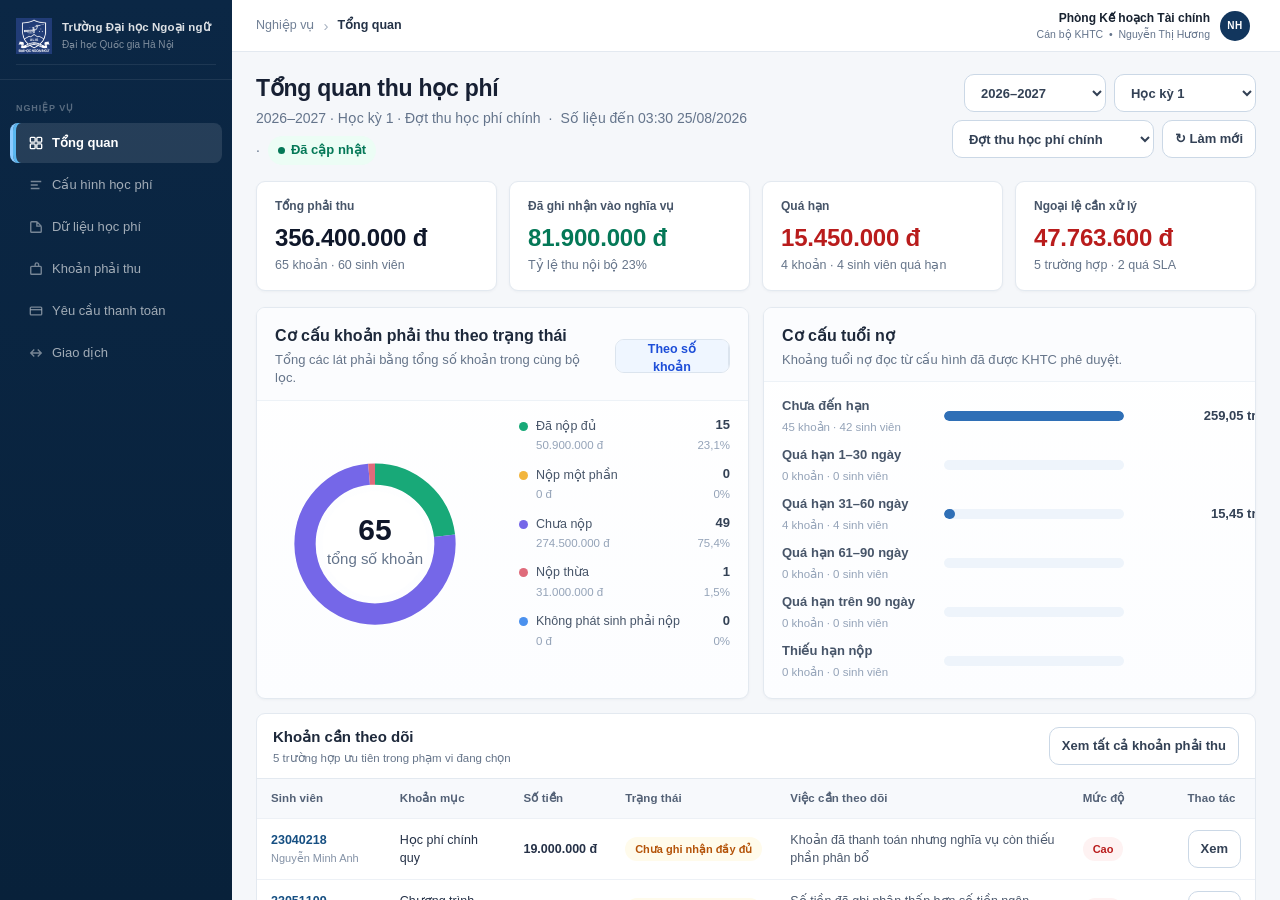
==== pages/overview.html @ 056984e5 "fix: màn cấu hình khung hp" ====
<!DOCTYPE html>
<html lang="vi">
<head>
<meta charset="UTF-8"/>
<meta name="viewport" content="width=device-width, initial-scale=1.0"/>
<title>Tổng quan — Hệ thống quản lý thu học phí ULIS</title>
<meta name="description" content="Hệ thống quản trị học phí nội bộ — Trường Đại học Ngoại ngữ, Đại học Quốc gia Hà Nội"/>
<link rel="stylesheet" href="../css/styles.css"/>


<style>
  :root {
    --ov-surface:#ffffff;
    --ov-border:#d9e3ee;
    --ov-border-strong:#cbd8e6;
    --ov-text:#1e293b;
    --ov-muted:#64748b;
    --ov-primary:#2563eb;
    --ov-primary-soft:#eff6ff;
    --ov-success:#059669;
    --ov-success-soft:#ecfdf5;
    --ov-warning:#d97706;
    --ov-warning-soft:#fffbeb;
    --ov-danger:#dc2626;
    --ov-danger-soft:#fef2f2;
    --ov-purple:#7c3aed;
    --ov-purple-soft:#f5f3ff;
    --ov-slate-soft:#f8fafc;
    --ov-radius:14px;
    --ov-shadow:0 1px 2px rgba(15,23,42,.06),0 10px 26px rgba(15,23,42,.07);
  }

  .overview-page{color:var(--ov-text);padding-bottom:32px;font-size:14px;line-height:1.45}
  .overview-page *{box-sizing:border-box}
  .overview-page button,.overview-page select,.overview-page input{font:inherit}
  .overview-page .hidden{display:none!important}

  .overview-page .dashboard-head{display:flex;align-items:flex-start;justify-content:space-between;gap:20px;margin-bottom:18px}
  .overview-page h1{margin:0 0 8px;font-size:28px;line-height:1.2;color:#0f172a;font-weight:800}
  .overview-page .dashboard-subline{display:flex;flex-wrap:wrap;gap:8px;align-items:center;font-size:14px;color:var(--ov-muted)}
  .overview-page .data-status{display:inline-flex;align-items:center;gap:6px;padding:5px 10px;border-radius:999px;font-weight:700;font-size:13px;background:var(--ov-success-soft);color:#047857}
  .overview-page .data-status::before{content:"";width:7px;height:7px;border-radius:50%;background:currentColor}

  .overview-page .toolbar{display:flex;flex-wrap:wrap;gap:10px;justify-content:flex-end;align-items:center}
  .overview-page .filter-select{height:38px;min-width:128px;padding:0 34px 0 12px;border:1px solid var(--ov-border-strong);border-radius:10px;background:#fff;color:#334155;font-size:13px;font-weight:600;outline:none}
  .overview-page .filter-select:focus{border-color:#93c5fd;box-shadow:0 0 0 3px #dbeafe}
  .overview-page .btn-ov{height:38px;border-radius:10px;border:1px solid var(--ov-border-strong);background:#fff;color:#334155;padding:0 12px;font-size:13px;font-weight:700;display:inline-flex;align-items:center;gap:6px;cursor:pointer;white-space:nowrap}
  .overview-page .btn-ov:hover{background:#f8fafc}
  .overview-page .btn-ov.primary{border-color:#2563eb;background:#2563eb;color:#fff}
  .overview-page .btn-ov.link{border:0;background:transparent;color:#2563eb;padding:0;height:auto}
  .overview-page .btn-ov:disabled{opacity:.55;cursor:not-allowed}

  .overview-page .advanced-panel{display:none;margin:0 0 16px;padding:16px;border:1px solid var(--ov-border);border-radius:12px;background:#f8fbff}
  .overview-page .advanced-panel.open{display:block}
  .overview-page .advanced-grid{display:grid;grid-template-columns:repeat(4,minmax(0,1fr));gap:12px}
  .overview-page .field label{display:block;margin-bottom:6px;font-size:12px;font-weight:700;color:#64748b}
  .overview-page .field select{width:100%;height:38px;border:1px solid #d8e2ee;border-radius:9px;background:white;padding:0 10px;font-size:13px;color:#334155}
  .overview-page .advanced-actions{display:flex;justify-content:flex-end;gap:8px;margin-top:12px}

  .overview-page .state-banner{display:none;margin-bottom:14px;padding:11px 14px;border:1px solid;border-radius:10px;font-size:13px;align-items:center;justify-content:space-between;gap:12px}
  .overview-page .state-banner.show{display:flex}
  .overview-page .state-banner.stale{background:#fff7ed;border-color:#fed7aa;color:#9a3412}
  .overview-page .state-banner.error{background:#fef2f2;border-color:#fecaca;color:#991b1b}
  .overview-page .state-banner.info{background:#eff6ff;border-color:#bfdbfe;color:#1d4ed8}

  .overview-page .section-card{border:1px solid var(--ov-border);background:#fff;border-radius:var(--ov-radius);box-shadow:var(--ov-shadow);overflow:hidden}
  .overview-page .section-card+.section-card{margin-top:18px}
  .overview-page .section-card.chart-card{background:linear-gradient(180deg,#ffffff 0%,#fcfdff 100%)}
  .overview-page .section-head{min-height:60px;padding:16px 18px;border-bottom:1px solid #edf2f7;display:flex;align-items:center;justify-content:space-between;gap:14px;background:#fbfcfe}
  .overview-page .section-title{font-size:18px;font-weight:780;color:#1e293b}
  .overview-page .section-sub{font-size:13px;line-height:1.45;color:#64748b;margin-top:3px}
  .overview-page .section-body{padding:18px}
  .overview-page .section-actions{display:flex;align-items:center;gap:8px;flex-wrap:wrap}

  .overview-page .kpi-grid{display:grid;grid-template-columns:repeat(6,minmax(0,1fr));gap:14px;margin-bottom:18px}
  .overview-page .kpi-card{min-height:132px;border:1px solid var(--ov-border);border-radius:14px;background:#fff;padding:16px;box-shadow:var(--ov-shadow);cursor:pointer;transition:.15s ease;position:relative;overflow:hidden}
  .overview-page .kpi-card::before{content:"";position:absolute;inset:0 auto 0 0;width:4px;background:#cbd5e1}
  .overview-page .kpi-card:hover{transform:translateY(-1px);border-color:#bfd1e4;box-shadow:0 1px 3px rgba(15,23,42,.08),0 14px 30px rgba(15,23,42,.09)}
  .overview-page .kpi-card.kpi-neutral{background:linear-gradient(180deg,#ffffff 0%,#f8fbff 100%)}
  .overview-page .kpi-card.kpi-neutral::before{background:#94a3b8}
  .overview-page .kpi-card.kpi-success{background:linear-gradient(180deg,#ffffff 0%,#f1fdf7 100%);border-color:#b7e4cf}
  .overview-page .kpi-card.kpi-success::before{background:#059669}
  .overview-page .kpi-card.kpi-warning{background:linear-gradient(180deg,#ffffff 0%,#fff8ee 100%);border-color:#f4d3a2}
  .overview-page .kpi-card.kpi-warning::before{background:#d97706}
  .overview-page .kpi-card.kpi-danger{background:linear-gradient(180deg,#ffffff 0%,#fff3f3 100%);border-color:#f6c7c7}
  .overview-page .kpi-card.kpi-danger::before{background:#dc2626}
  .overview-page .kpi-card.kpi-purple{background:linear-gradient(180deg,#ffffff 0%,#f7f4ff 100%);border-color:#dccffb}
  .overview-page .kpi-card.kpi-purple::before{background:#7c3aed}
  .overview-page .kpi-top{display:flex;justify-content:space-between;gap:10px;align-items:flex-start}
  .overview-page .kpi-label{font-size:13px;line-height:1.35;color:#475569;font-weight:700}
  .overview-page .kpi-value{font-size:17px;line-height:1.3;font-weight:800;letter-spacing:-.2px;color:#0f172a;margin:12px 0 8px;white-space:nowrap}
  .overview-page .kpi-value.success{color:#047857}
  .overview-page .kpi-value.warning{color:#b45309}
  .overview-page .kpi-value.danger{color:#b91c1c}
  .overview-page .kpi-sub{font-size:12.5px;line-height:1.55;color:#64748b}
  .overview-page .kpi-icon{width:34px;height:34px;border-radius:10px;display:grid;place-items:center;background:#f1f5f9;color:#475569;font-size:14px;flex:0 0 auto}
  .overview-page .kpi-card.kpi-success .kpi-icon{background:#dcfce7;color:#047857}
  .overview-page .kpi-card.kpi-warning .kpi-icon{background:#ffedd5;color:#b45309}
  .overview-page .kpi-card.kpi-danger .kpi-icon{background:#fee2e2;color:#b91c1c}
  .overview-page .kpi-card.kpi-purple .kpi-icon{background:#ede9fe;color:#6d28d9}
  .overview-page .kpi-card.kpi-neutral .kpi-icon{background:#e2e8f0;color:#475569}

  .overview-page .money-flow{margin-bottom:18px}
  .overview-page .flow-grid{display:grid;grid-template-columns:repeat(4,minmax(0,1fr));gap:12px}
  .overview-page .flow-step{position:relative;padding:15px 16px;min-height:146px;border:1px solid #e5edf7;border-radius:12px;background:#fbfdff;overflow:hidden}
  .overview-page .flow-step::before{content:"";position:absolute;inset:0 auto 0 0;width:4px;background:#cbd5e1}
  .overview-page .flow-step:not(:last-child)::after{display:none}
  .overview-page .flow-step.step-allocated{background:linear-gradient(180deg,#ffffff 0%,#f1fdf7 100%);border-color:#b7e4cf}
  .overview-page .flow-step.step-allocated::before{background:#059669}
  .overview-page .flow-step.step-bank{background:linear-gradient(180deg,#ffffff 0%,#eff6ff 100%);border-color:#bfdbfe}
  .overview-page .flow-step.step-bank::before{background:#2563eb}
  .overview-page .flow-step.step-reconciled{background:linear-gradient(180deg,#ffffff 0%,#f5f7ff 100%);border-color:#dbe3fb}
  .overview-page .flow-step.step-reconciled::before{background:#4f46e5}
  .overview-page .flow-step.step-closed{background:linear-gradient(180deg,#ffffff 0%,#f8fafc 100%);border-color:#dbe4ee}
  .overview-page .flow-step.step-closed::before{background:#64748b}
  .overview-page .flow-name{font-size:14px;font-weight:780;color:#334155}
  .overview-page .flow-value{font-size:18px;line-height:1.35;font-weight:800;color:#0f172a;margin:10px 0 8px}
  .overview-page .flow-meta{font-size:12.5px;color:#64748b;line-height:1.55}
  .overview-page .flow-status{display:inline-flex;margin-top:8px;padding:3px 8px;border-radius:999px;background:#f1f5f9;color:#475569;font-size:12px;font-weight:700}
  .overview-page .flow-link{display:inline-flex;margin-top:10px;color:#2563eb;font-size:12.5px;font-weight:700;cursor:pointer}

  .overview-page .two-col{display:grid;grid-template-columns:1fr 1fr;gap:18px;margin-bottom:18px}
  .overview-page .chart-card{margin:0!important}
  .overview-page .segmented{display:flex;border:1px solid #dbe4ee;border-radius:9px;overflow:hidden;background:#fff}
  .overview-page .segmented button{height:32px;padding:0 12px;border:0;border-right:1px solid #dbe4ee;background:white;font-size:12.5px;font-weight:600;color:#64748b;cursor:pointer}
  .overview-page .segmented button:last-child{border-right:0}
  .overview-page .segmented button.active{background:#eff6ff;color:#1d4ed8;font-weight:700}

  .overview-page .donut-wrap{display:grid;grid-template-columns:220px 1fr;gap:24px;align-items:center}
  .overview-page .donut-box{width:210px;height:210px;display:grid;place-items:center}
  .overview-page .donut-box svg{width:200px;height:200px}
  .overview-page .donut-bg{fill:none;stroke:#eef2f7;stroke-width:17}
  .overview-page .donut-seg{fill:none;stroke-width:17;transform:rotate(-90deg);transform-origin:80px 80px}
  .overview-page .donut-center-big{font-size:24px;font-weight:800;fill:#0f172a}
  .overview-page .donut-center-small{font-size:12px;fill:#64748b}
  .overview-page .legend-list{display:flex;flex-direction:column;gap:12px}
  .overview-page .legend-row{display:grid;grid-template-columns:1fr auto;gap:14px;align-items:center;font-size:12.5px}
  .overview-page .legend-name{display:flex;align-items:flex-start;gap:8px;color:#475569}
  .overview-page .legend-dot{width:9px;height:9px;border-radius:50%;flex:0 0 auto;margin-top:5px}
  .overview-page .legend-num{text-align:right;color:#334155;font-weight:700;font-size:13px}
  .overview-page .legend-sub{font-size:11.5px;color:#94a3b8;font-weight:500;margin-top:2px;line-height:1.4}

  .overview-page .bar-list{display:flex;flex-direction:column;gap:16px}
  .overview-page .bar-row{display:grid;grid-template-columns:minmax(165px,1.25fr) minmax(180px,2fr) 150px;gap:14px;align-items:center}
  .overview-page .bar-name{font-size:13px;font-weight:600;color:#475569;white-space:nowrap;overflow:hidden;text-overflow:ellipsis}
  .overview-page .bar-track{height:10px;border-radius:999px;background:#eef4fb;overflow:hidden}
  .overview-page .bar-fill{height:100%;border-radius:inherit;background:linear-gradient(90deg,#bfdbfe,#3b82f6)}
  .overview-page .bar-value{text-align:right;font-size:13px;font-weight:700;color:#334155}
  .overview-page .bar-value small{display:inline-block;margin-left:4px;font-size:11.5px;color:#94a3b8;font-weight:500}

  .overview-page .aging-row{display:grid;grid-template-columns:minmax(150px,1.15fr) minmax(180px,2fr) 140px;gap:12px;align-items:center;margin-bottom:14px}
  .overview-page .aging-row:last-child{margin-bottom:0}
  .overview-page .aging-meta{font-size:11.5px;color:#94a3b8;margin-top:3px;line-height:1.4}

  .overview-page .daily-chart{height:230px;padding:18px 8px 6px;display:flex;align-items:flex-end;gap:12px;border-bottom:1px solid #e8eef5}
  .overview-page .day-col{height:100%;flex:1;display:flex;flex-direction:column;justify-content:flex-end;align-items:center;min-width:0}
  .overview-page .day-bar-wrap{height:170px;width:68%;max-width:40px;display:flex;align-items:flex-end}
  .overview-page .day-bar{width:100%;min-height:4px;border-radius:6px 6px 0 0;background:linear-gradient(180deg,#60a5fa,#2563eb);position:relative;cursor:pointer}
  .overview-page .day-bar:hover::after{content:attr(data-tooltip);position:absolute;left:50%;bottom:calc(100% + 9px);transform:translateX(-50%);background:#0f172a;color:white;padding:6px 8px;border-radius:7px;font-size:11px;white-space:nowrap;z-index:3}
  .overview-page .day-label{margin-top:8px;font-size:11.5px;color:#64748b}
  .overview-page .day-count{margin-bottom:6px;font-size:11.5px;color:#334155;font-weight:700}

  .overview-page .recon-meta-grid{display:grid;grid-template-columns:repeat(6,minmax(0,1fr));gap:12px;margin-bottom:14px}
  .overview-page .meta-cell{background:#f8fafc;border:1px solid #edf2f7;border-radius:10px;padding:12px}
  .overview-page .meta-label{font-size:11px;color:#94a3b8;margin-bottom:5px}
  .overview-page .meta-value{font-size:13px;line-height:1.45;color:#334155;font-weight:700}
  .overview-page .recon-grid{display:grid;grid-template-columns:repeat(4,minmax(0,1fr));gap:12px;margin-bottom:14px}
  .overview-page .recon-card{border:1px solid #e6edf5;border-radius:12px;padding:14px;background:#fff;overflow:hidden;position:relative}
  .overview-page .recon-card::before{content:"";position:absolute;inset:0 auto 0 0;width:4px;background:#cbd5e1}
  .overview-page .recon-card.recon-ok{background:linear-gradient(180deg,#ffffff 0%,#f1fdf7 100%);border-color:#b7e4cf}
  .overview-page .recon-card.recon-ok::before{background:#059669}
  .overview-page .recon-card.recon-warn{background:linear-gradient(180deg,#ffffff 0%,#fff8ee 100%);border-color:#f4d3a2}
  .overview-page .recon-card.recon-warn::before{background:#d97706}
  .overview-page .recon-card.recon-info{background:linear-gradient(180deg,#ffffff 0%,#eff6ff 100%);border-color:#bfdbfe}
  .overview-page .recon-card.recon-info::before{background:#2563eb}
  .overview-page .recon-card.recon-danger{background:linear-gradient(180deg,#ffffff 0%,#fff3f3 100%);border-color:#f6c7c7}
  .overview-page .recon-card.recon-danger::before{background:#dc2626}
  .overview-page .recon-card .label{font-size:12.5px;color:#64748b;font-weight:700;line-height:1.4}
  .overview-page .recon-card .value{font-size:18px;color:#0f172a;font-weight:780;margin:8px 0 4px;line-height:1.35}
  .overview-page .recon-card .sub{font-size:11.5px;color:#94a3b8;line-height:1.45}
  .overview-page .recon-detail-grid{display:grid;grid-template-columns:repeat(3,minmax(0,1fr));gap:10px}
  .overview-page .recon-detail{display:flex;justify-content:space-between;gap:12px;padding:10px 11px;border-radius:10px;background:#f8fafc;font-size:12px;color:#64748b;line-height:1.45}
  .overview-page .recon-detail strong{color:#334155;text-align:right}

  .overview-page .alerts-headline{display:flex;align-items:center;gap:8px;flex-wrap:wrap}
  .overview-page .count-badge{display:inline-flex;padding:4px 9px;border-radius:999px;background:#fef2f2;color:#b91c1c;font-size:11.5px;font-weight:750}
  .overview-page .alert-grid{display:grid;grid-template-columns:repeat(4,minmax(0,1fr));gap:12px}
  .overview-page .alert-card{border:1px solid #f6c688;border-radius:12px;background:#fff9ed;padding:14px;min-height:164px;display:flex;flex-direction:column;position:relative;overflow:hidden}
  .overview-page .alert-card::before{content:"";position:absolute;inset:0 auto 0 0;width:4px;background:#f59e0b}
  .overview-page .alert-card.critical{border-color:#fecaca;background:#fff5f5}
  .overview-page .alert-card.critical::before{background:#dc2626}
  .overview-page .alert-card.high{border-color:#fbcaca;background:#fff7f7}
  .overview-page .alert-card.high::before{background:#ef4444}
  .overview-page .alert-card.medium{border-color:#f4d3a2;background:#fffbf2}
  .overview-page .alert-card.medium::before{background:#f59e0b}
  .overview-page .alert-card.low{border-color:#cfe1ff;background:#f7fbff}
  .overview-page .alert-card.low::before{background:#3b82f6}
  .overview-page .alert-title{font-size:13px;line-height:1.45;font-weight:760;color:#334155;min-height:38px}
  .overview-page .alert-main{font-size:18px;font-weight:790;color:#9a3412;margin:10px 0 6px;line-height:1.35}
  .overview-page .alert-card.critical .alert-main{color:#b91c1c}
  .overview-page .alert-info{font-size:12px;color:#64748b;line-height:1.6}
  .overview-page .alert-foot{margin-top:auto;padding-top:10px;display:flex;align-items:center;justify-content:space-between;gap:8px}
  .overview-page .severity{font-size:10.5px;font-weight:750;text-transform:uppercase;letter-spacing:.2px;color:#b45309}
  .overview-page .critical .severity{color:#b91c1c}

  .overview-page .table-wrap-ov{border:1px solid var(--ov-border);border-radius:var(--ov-radius);background:white;overflow:hidden;box-shadow:var(--ov-shadow)}
  .overview-page .table-toolbar-r{display:flex;align-items:center;gap:10px;flex-wrap:wrap}
  .overview-page .table-toolbar-ov{padding:14px 16px;border-bottom:1px solid #edf2f7;display:flex;align-items:center;justify-content:space-between;gap:12px}
  .overview-page .table-toolbar-left{display:flex;align-items:center;gap:10px;min-width:0;flex-wrap:wrap}
  .overview-page .table-title-ov{font-size:18px;font-weight:760}
  .overview-page .table-count-ov{font-size:13px;color:#64748b}
  .overview-page .table-scroll{overflow:auto;background:#fff}
  .overview-page table.ov-table{width:100%;border-collapse:collapse;min-width:1540px}
  .overview-page .ov-table th{padding:12px 10px;background:#f8fafc;border-bottom:1px solid #e5edf7;font-size:12px;letter-spacing:0;color:#64748b;font-weight:750;text-align:left;white-space:nowrap}
  .overview-page .ov-table td{padding:13px 10px;border-bottom:1px solid #f0f4f8;font-size:13px;color:#334155;vertical-align:middle;line-height:1.5}
  .overview-page .ov-table tbody tr{cursor:pointer}
  .overview-page .ov-table tbody tr:nth-child(even){background:#fcfdff}
  .overview-page .ov-table tbody tr:hover{background:#f3f8ff}
  .overview-page .ov-table tr:last-child td{border-bottom:0}
.overview-page .ov-table th:nth-child(1),.overview-page .ov-table td:nth-child(1){min-width:150px}.overview-page .ov-table th:nth-child(2),.overview-page .ov-table td:nth-child(2){min-width:150px}.overview-page .ov-table th:nth-child(3),.overview-page .ov-table td:nth-child(3){min-width:100px}.overview-page .ov-table th:nth-child(4),.overview-page .ov-table td:nth-child(4){min-width:150px}.overview-page .ov-table th:nth-child(5),.overview-page .ov-table td:nth-child(5){min-width:130px}.overview-page .ov-table th:nth-child(6),.overview-page .ov-table td:nth-child(6){min-width:110px}.overview-page .ov-table th:nth-child(7),.overview-page .ov-table td:nth-child(7){min-width:120px}.overview-page .ov-table th:nth-child(8),.overview-page .ov-table td:nth-child(8){min-width:180px}.overview-page .ov-table th:nth-child(9),.overview-page .ov-table td:nth-child(9){min-width:180px}.overview-page .ov-table th:nth-child(10),.overview-page .ov-table td:nth-child(10){min-width:160px}.overview-page .ov-table th:nth-child(11),.overview-page .ov-table td:nth-child(11){min-width:100px}.overview-page .ov-table th:nth-child(12),.overview-page .ov-table td:nth-child(12){min-width:145px}.overview-page .ov-table th:nth-child(13),.overview-page .ov-table td:nth-child(13){min-width:140px}.overview-page .ov-table th:nth-child(14),.overview-page .ov-table td:nth-child(14){min-width:90px}
  .overview-page .right{text-align:right!important}
  .overview-page .nowrap{white-space:nowrap}
  .overview-page .badge-ov{display:inline-flex;align-items:center;padding:5px 10px;border-radius:999px;font-size:11px;font-weight:750;white-space:nowrap;line-height:1.3}
  .overview-page .badge-ov.ok{background:#ecfdf5;color:#047857}
  .overview-page .badge-ov.warn{background:#fffbeb;color:#b45309}
  .overview-page .badge-ov.err{background:#fef2f2;color:#b91c1c}
  .overview-page .badge-ov.info{background:#eff6ff;color:#1d4ed8}
  .overview-page .badge-ov.neutral{background:#f1f5f9;color:#475569}

  .overview-page .empty-state{padding:40px 18px;text-align:center;color:#64748b;font-size:13px}
  .overview-page .empty-state strong{display:block;color:#334155;font-size:15px;margin-bottom:6px}
  .overview-page .skeleton{position:relative;overflow:hidden;background:#eef2f7;border-radius:6px;color:transparent!important}
  .overview-page .skeleton::after{content:"";position:absolute;inset:0;transform:translateX(-100%);background:linear-gradient(90deg,transparent,rgba(255,255,255,.75),transparent);animation:ov-shimmer 1.25s infinite}
  @keyframes ov-shimmer{100%{transform:translateX(100%)}}

  .overview-page .drawer-backdrop{display:none;position:fixed;inset:0;background:rgba(15,23,42,.35);z-index:1400}
  .overview-page .drawer-backdrop.open{display:block}
  .overview-page .drawer{position:absolute;top:0;right:0;height:100%;width:min(640px,92vw);background:white;box-shadow:-18px 0 50px rgba(15,23,42,.18);display:flex;flex-direction:column}
  .overview-page .drawer-head{padding:18px 20px;border-bottom:1px solid #e5edf7;display:flex;justify-content:space-between;align-items:flex-start;gap:10px}
  .overview-page .drawer-title{font-size:18px;font-weight:780;color:#0f172a}
  .overview-page .drawer-sub{font-size:13px;color:#64748b;margin-top:4px;line-height:1.45}
  .overview-page .drawer-body{padding:18px 20px;overflow:auto}
  .overview-page .detail-section{margin-bottom:18px}
  .overview-page .detail-section h3{font-size:13px;font-weight:700;margin:0 0 8px;color:#475569}
  .overview-page .detail-grid{display:grid;grid-template-columns:1fr 1fr;gap:9px}
  .overview-page .detail-item{padding:10px;background:#f8fafc;border-radius:9px}
  .overview-page .detail-item span{display:block;font-size:11px;color:#94a3b8;margin-bottom:4px}
  .overview-page .detail-item strong{font-size:13px;color:#334155;word-break:break-word;line-height:1.45}
  .overview-page .timeline{border-left:2px solid #e2e8f0;padding-left:14px;margin-left:4px}
  .overview-page .timeline-item{position:relative;margin-bottom:12px;font-size:13px;color:#475569;line-height:1.5}
  .overview-page .timeline-item::before{content:"";position:absolute;left:-19px;top:5px;width:9px;height:9px;border-radius:50%;background:#94a3b8;border:2px solid white}
  .overview-page .technical-box{padding:10px;border:1px dashed #cbd5e1;background:#f8fafc;border-radius:8px;font-family:ui-monospace,SFMono-Regular,Menlo,monospace;font-size:11px;color:#475569;line-height:1.55}

  @media(max-width:1480px){
    .overview-page .kpi-grid{grid-template-columns:repeat(3,1fr)}
  }
  @media(max-width:1300px){
    .overview-page .advanced-grid{grid-template-columns:repeat(3,1fr)}
    .overview-page .recon-meta-grid{grid-template-columns:repeat(3,1fr)}
  }
  @media(max-width:900px){
    .overview-page .dashboard-head{flex-direction:column}
    .overview-page .toolbar{justify-content:flex-start}
    .overview-page .two-col{grid-template-columns:1fr}
    .overview-page .kpi-grid{grid-template-columns:repeat(2,1fr)}
    .overview-page .flow-grid{grid-template-columns:1fr 1fr}
    .overview-page .flow-grid{grid-template-columns:1fr 1fr}
    .overview-page .alert-grid{grid-template-columns:1fr 1fr}
    .overview-page .advanced-grid{grid-template-columns:1fr 1fr}
    .overview-page .recon-grid{grid-template-columns:1fr 1fr}
    .overview-page .recon-detail-grid{grid-template-columns:1fr 1fr}
  }
  @media(max-width:560px){
    .overview-page .kpi-grid,.overview-page .alert-grid,.overview-page .advanced-grid,.overview-page .recon-grid,.overview-page .recon-meta-grid,.overview-page .recon-detail-grid{grid-template-columns:1fr}
    .overview-page .flow-grid{grid-template-columns:1fr}
    .overview-page .donut-wrap{grid-template-columns:1fr}
    .overview-page .donut-box{margin:auto}
    .overview-page .bar-row,.overview-page .aging-row{grid-template-columns:110px 1fr 100px}
    .overview-page .detail-grid{grid-template-columns:1fr}
  }


  /* Overview KPI: product-style card — no decorative icon, no semantic stripe. */
  .overview-page .kpi-card{padding:18px 18px 16px}
  .overview-page .kpi-card .kpi-icon{display:none!important}
  .overview-page .kpi-card::before{display:none!important}
  .overview-page .kpi-top{display:block}

  /* ===== CARD COLOR STANDARD — restored original product style ===== */
  /* KPI: nền trắng, viền/shadow trung tính; chỉ số chính mang màu trạng thái. Không vạch màu, không phủ pastel. */
  .overview-page .kpi-card,
  .overview-page .kpi-card.kpi-neutral,
  .overview-page .kpi-card.kpi-success,
  .overview-page .kpi-card.kpi-warning,
  .overview-page .kpi-card.kpi-danger,
  .overview-page .kpi-card.kpi-purple{
    background:#fff;
    border-color:var(--ov-border);
  }
  .overview-page .kpi-card::before,
  .overview-page .kpi-card.kpi-neutral::before,
  .overview-page .kpi-card.kpi-success::before,
  .overview-page .kpi-card.kpi-warning::before,
  .overview-page .kpi-card.kpi-danger::before,
  .overview-page .kpi-card.kpi-purple::before{display:none}

  .overview-page .kpi-icon,
  .overview-page .kpi-card.kpi-neutral .kpi-icon,
  .overview-page .kpi-card.kpi-success .kpi-icon,
  .overview-page .kpi-card.kpi-warning .kpi-icon,
  .overview-page .kpi-card.kpi-danger .kpi-icon,
  .overview-page .kpi-card.kpi-purple .kpi-icon{
    background:#f4f7fa;
    color:#7c8ba0;
  }

  /* Các card dòng tiền cùng cấp: giữ trắng, không dùng màu nền/vạch để tránh cảm giác template. */
  .overview-page .flow-step,
  .overview-page .flow-step.step-allocated,
  .overview-page .flow-step.step-bank,
  .overview-page .flow-step.step-reconciled,
  .overview-page .flow-step.step-closed{
    background:#fff;
    border-color:#dce6f1;
  }
  .overview-page .flow-step::before,
  .overview-page .flow-step.step-allocated::before,
  .overview-page .flow-step.step-bank::before,
  .overview-page .flow-step.step-reconciled::before,
  .overview-page .flow-step.step-closed::before{display:none}

  /* Đối soát: card trắng, màu nằm ở badge/số liệu bên trong. */
  .overview-page .recon-card,
  .overview-page .recon-card.recon-ok,
  .overview-page .recon-card.recon-warn,
  .overview-page .recon-card.recon-info,
  .overview-page .recon-card.recon-danger{
    background:#fff;
    border-color:#dce6f1;
  }
  .overview-page .recon-card::before,
  .overview-page .recon-card.recon-ok::before,
  .overview-page .recon-card.recon-warn::before,
  .overview-page .recon-card.recon-info::before,
  .overview-page .recon-card.recon-danger::before{display:none}

  /* Cảnh báo là ngoại lệ thực sự nên vẫn được phép dùng nền semantic rất nhạt, nhưng không có vạch màu. */
  .overview-page .alert-card::before,
  .overview-page .alert-card.critical::before,
  .overview-page .alert-card.high::before,
  .overview-page .alert-card.medium::before,
  .overview-page .alert-card.low::before{display:none}
  .overview-page .alert-card.medium{background:#fffaf0;border-color:#f6d89a}
  .overview-page .alert-card.low{background:#f7fbff;border-color:#d6e5f5}
  .overview-page .alert-card.high,
  .overview-page .alert-card.critical{background:#fff5f5;border-color:#f5c2c7}

</style>


<link rel="stylesheet" href="../css/mvp-clean.css"/>
</head>

<body>
<div id="toast-container"></div>

<!-- ===================== SESSION EXPIRED MODAL ===================== -->
<div class="overlay" id="modal-session-expired">
  <div class="modal modal-sm">
    <div class="modal-hd">
      <h2>Phiên đăng nhập hết hạn</h2>
    </div>
    <div class="modal-body" style="text-align:center;padding:24px 18px;">
      <div class="confirm-icon" style="margin:0 auto 12px;background:var(--warn-bg);">
        <svg width="18" height="18" fill="none" viewBox="0 0 20 20" stroke="var(--warning)" stroke-width="1.8">
          <path d="M10 2L2 17h16L10 2zM10 8v4M10 14v1.5"/>
        </svg>
      </div>
      <div style="font-size:13px;font-weight:500;color:var(--text);margin-bottom:6px;">Phiên đăng nhập đã hết hạn</div>
      <div style="font-size:12px;color:var(--muted);margin-bottom:18px;">Vui lòng đăng nhập lại để tiếp tục sử dụng hệ thống.</div>
      <button class="btn btn-primary" onclick="location.href='../index.html'">Đăng nhập lại</button>
    </div>
  </div>
</div>

<div id="app">

  <!-- ===================== SIDEBAR ===================== -->
  <nav id="sidebar">
    <div class="sidebar-brand">
      <div style="display:flex;align-items:center;gap:10px;">
        <img src="../assets/ulis-logo.png" alt="ULIS" style="height:36px;object-fit:contain;flex-shrink:0;" onerror="this.style.display='none'"/>
        <div>
          <div class="brand-inst" style="font-size:11.5px;font-weight:600;">Trường Đại học Ngoại ngữ</div>
          <div class="brand-vnu">Đại học Quốc gia Hà Nội</div>
        </div>
      </div>
      <div class="brand-sep" style="margin:10px 0 0;"></div>
    </div>

    <div class="sidebar-nav">
      <div class="sidebar-group-label">Nghiệp vụ</div>

      <a class="nav-item active" href="overview.html">
        <svg class="nav-icon" viewBox="0 0 16 16">
          <rect x="1.5" y="1.5" width="5.5" height="5.5" rx="1"/>
          <rect x="9" y="1.5" width="5.5" height="5.5" rx="1"/>
          <rect x="1.5" y="9" width="5.5" height="5.5" rx="1"/>
          <rect x="9" y="9" width="5.5" height="5.5" rx="1"/>
        </svg>
        Tổng quan
      </a>

      <a class="nav-item" href="tuition-config.html">
        <svg class="nav-icon" viewBox="0 0 16 16">
          <path d="M2 4h12M2 8h8M2 12h10"/>
        </svg>
        Cấu hình học phí
      </a>

      <a class="nav-item" href="student-tuition.html">
        <svg class="nav-icon" viewBox="0 0 16 16">
          <path d="M9 2H3a1 1 0 00-1 1v10a1 1 0 001 1h10a1 1 0 001-1V7M9 2l5 5M9 2v5h5"/>
        </svg>
        Dữ liệu học phí
      </a>

      <a class="nav-item" href="receivables.html">
        <svg class="nav-icon" viewBox="0 0 16 16">
          <path d="M13 5H3a1 1 0 00-1 1v7a1 1 0 001 1h10a1 1 0 001-1V6a1 1 0 00-1-1zM11 5V3a2 2 0 00-4 0v2"/>
        </svg>
        Khoản phải thu
      </a>

      <a class="nav-item" href="payment-requests.html">
        <svg class="nav-icon" viewBox="0 0 16 16">
          <rect x="1.5" y="3.5" width="13" height="9" rx="1"/>
          <path d="M1.5 6.5h13"/>
        </svg>
        Yêu cầu thanh toán
      </a>

      <a class="nav-item" href="transactions.html">
        <svg class="nav-icon" viewBox="0 0 16 16">
          <path d="M2 8h12M10 4l4 4-4 4M6 4L2 8l4 4"/>
        </svg>
        Giao dịch
      </a>

      <a class="nav-item" href="reconciliation.html">
        <svg class="nav-icon" viewBox="0 0 16 16">
          <path d="M2 3h5v10H2zM9 3h5v10H9M5 8h6"/>
        </svg>
        Đối soát BIDV
      </a>

      <a class="nav-item" href="exceptions.html">
        <svg class="nav-icon" viewBox="0 0 16 16">
          <path d="M8 2L1 14h14L8 2zM8 6v4M8 11v1.5"/>
        </svg>
        Ngoại lệ
      </a>

      <div class="sidebar-group-label">Quản lý</div>

      <a class="nav-item" href="reports.html">
        <svg class="nav-icon" viewBox="0 0 16 16">
          <path d="M3 2h10v12H3zM6 6h4M6 9h4M6 12h2"/>
        </svg>
        Báo cáo
      </a>

      <a class="nav-item" href="reminders.html">
        <svg class="nav-icon" viewBox="0 0 16 16">
          <path d="M8 1a5 5 0 015 5c0 4 2 5 2 5H1s2-1 2-5a5 5 0 015-5zM6.5 13.5a1.5 1.5 0 003 0"/>
        </svg>
        Nhắc hạn
      </a>

      <div class="sidebar-group-label">Cấu hình</div>

      <a class="nav-item" href="system-config.html">
        <svg class="nav-icon" viewBox="0 0 16 16">
          <circle cx="8" cy="8" r="2.5"/>
          <path d="M8 1v2M8 13v2M1 8h2M13 8h2M3.2 3.2l1.4 1.4M11.4 11.4l1.4 1.4M3.2 12.8l1.4-1.4M11.4 4.6l1.4-1.4"/>
        </svg>
        Cấu hình hệ thống
      </a>
    </div>
  </nav>

  <!-- ===================== MAIN ===================== -->
  <div id="main">

    <!-- ===================== TOPBAR ===================== -->
    <header id="topbar">
      <div class="topbar-crumb">
        <span class="crumb-root">Nghiệp vụ</span>
        <span class="crumb-sep" aria-hidden="true">›</span>
        <span class="crumb-page">Tổng quan</span>
      </div>

      <div class="topbar-user topbar-user-wrap">
        <div class="user-menu-trigger" id="userMenuTrigger" onclick="toggleUserMenu()">
          <div class="topbar-user-info">
            <div class="topbar-user-dept">Phòng Kế hoạch Tài chính</div>
            <div class="topbar-user-role">Cán bộ KHTC &nbsp;&bull;&nbsp; Nguyễn Thị Hương</div>
          </div>
          <div class="topbar-avatar">NH</div>
        </div>

        <div class="user-dropdown" id="userDropdown">
          <div class="user-dropdown-header">
            <div class="udh-name">Nguyễn Thị Hương</div>
            <div class="udh-role">Phòng KHTC — Cán bộ quản trị</div>
          </div>

          <div class="user-menu-item" onclick="closeUserMenu();showToast('Vui lòng liên hệ quản trị viên để được hỗ trợ.','info')">
            <svg width="13" height="13" fill="none" viewBox="0 0 16 16" stroke="currentColor" stroke-width="1.5">
              <circle cx="8" cy="5" r="3"/>
              <path d="M2 14c0-3.3 2.7-6 6-6s6 2.7 6 6"/>
            </svg>
            Thông tin tài khoản
          </div>

          <div class="user-menu-item" onclick="closeUserMenu();showToast('Vui lòng liên hệ quản trị viên để được hỗ trợ.','info')">
            <svg width="13" height="13" fill="none" viewBox="0 0 16 16" stroke="currentColor" stroke-width="1.5">
              <rect x="2" y="7" width="12" height="8" rx="1"/>
              <path d="M5 7V5a3 3 0 016 0v2"/>
            </svg>
            Đổi mật khẩu
          </div>

          <hr class="user-menu-sep"/>

          <div class="user-menu-item danger" onclick="location.href='../index.html'">
            <svg width="13" height="13" fill="none" viewBox="0 0 16 16" stroke="currentColor" stroke-width="1.5">
              <path d="M10 11l4-3-4-3M5 8h9M6 3H3a1 1 0 00-1 1v8a1 1 0 001 1h3"/>
            </svg>
            Đăng xuất
          </div>
        </div>
      </div>
    </header>

    <!-- ===================== CONTENT ===================== -->
    <div id="content">
      <div class="page-body overview-page">

        <!-- HÀNG 1 — TIÊU ĐỀ, THỜI ĐIỂM SỐ LIỆU, BỘ LỌC, THAO TÁC -->
        <div class="dashboard-head">
          <div>
            <h1>Tổng quan thu học phí</h1>
            <div class="dashboard-subline" id="dashboardSubtitle">
              <span id="subtitlePeriod">Đang tải kỳ dữ liệu…</span>
              <span>·</span>
              <span id="subtitleAsOf">Đang xác định thời điểm số liệu…</span>
              <span>·</span>
              <span class="data-status" id="dataStatus">Đang tải dữ liệu</span>
            </div>
          </div>

          <div class="toolbar" aria-label="Bộ lọc tổng quan">
            <select id="filterAcademicYear" class="filter-select" aria-label="Năm học"><option value="">Năm học</option></select>
            <select id="filterSemester" class="filter-select" aria-label="Học kỳ"><option value="">Học kỳ</option></select>
            <select id="filterCollectionRound" class="filter-select" aria-label="Đợt thu"><option value="">Đợt thu</option></select>
            <select id="filterSnapshot" class="filter-select" aria-label="Thời điểm số liệu">
              <option value="CURRENT">Hiện tại</option>
              <option value="CLOSED">Kỳ đã đóng sổ</option>
            </select>
            <button class="btn-ov" id="btnAdvanced" type="button" aria-expanded="false">☰ Bộ lọc nâng cao</button>
            <button class="btn-ov" id="btnRefresh" type="button">↻ Làm mới</button>
            <button class="btn-ov primary" id="btnExport" type="button">⇩ Xuất Excel</button>
          </div>
        </div>

        <div class="advanced-panel" id="advancedPanel">
          <div class="advanced-grid">
            <div class="field"><label for="filterEducationLevel">Hệ/bậc đào tạo</label><select id="filterEducationLevel"><option value="">Tất cả</option></select></div>
            <div class="field"><label for="filterCohort">Khóa tuyển sinh</label><select id="filterCohort"><option value="">Tất cả</option></select></div>
            <div class="field"><label for="filterMajor">Ngành</label><select id="filterMajor"><option value="">Tất cả</option></select></div>
            <div class="field"><label for="filterProgram">Chương trình đào tạo</label><select id="filterProgram"><option value="">Tất cả</option></select></div>
            <div class="field"><label for="filterFeeItem">Khoản mục thu</label><select id="filterFeeItem"><option value="">Tất cả</option></select></div>
            <div class="field"><label for="filterRegistrationType">Loại đăng ký</label><select id="filterRegistrationType"><option value="">Tất cả</option></select></div>
            <div class="field"><label for="filterReceivableStatus">Trạng thái khoản phải thu</label><select id="filterReceivableStatus"><option value="">Tất cả</option></select></div>
            <div class="field"><label for="filterReconciliationStatus">Trạng thái đối soát</label><select id="filterReconciliationStatus"><option value="">Tất cả</option></select></div>
          </div>
          <div class="advanced-actions">
            <button class="btn-ov" type="button" id="btnClearAdvanced">Đặt lại</button>
            <button class="btn-ov primary" type="button" id="btnApplyAdvanced">Áp dụng</button>
          </div>
        </div>

        <div class="state-banner" id="stateBanner"><span id="stateBannerText"></span><button class="btn-ov link" id="stateBannerAction" type="button">Thử lại</button></div>

        <!-- HÀNG 2 — SÁU KPI ĐIỀU HÀNH CHÍNH -->
        <div class="kpi-grid" id="kpiGrid" aria-label="Các chỉ số điều hành chính"></div>

        <!-- HÀNG 3 — DÒNG TIỀN TỪ GHI NHẬN ĐẾN ĐÓNG SỔ -->
        <div class="section-card money-flow">
          <div class="section-head">
            <div><div class="section-title">Dòng tiền từ ghi nhận đến đóng sổ</div><div class="section-sub">Các mức xác nhận độc lập; không suy diễn bước sau từ bước trước.</div></div>
          </div>
          <div class="section-body"><div class="flow-grid" id="flowGrid"></div></div>
        </div>

        <!-- HÀNG 4 — CƠ CẤU KHOẢN PHẢI THU + PHÂN TÍCH THEO CHIỀU NGHIỆP VỤ -->
        <div class="two-col">
          <div class="section-card chart-card">
            <div class="section-head">
              <div><div class="section-title">Cơ cấu khoản phải thu theo trạng thái</div><div class="section-sub">Tổng các lát phải bằng tổng số khoản trong cùng bộ lọc.</div></div>
              <div class="segmented" id="donutMetric"><button type="button" data-mode="COUNT" class="active">Theo số khoản</button><button type="button" data-mode="AMOUNT">Theo số tiền</button></div>
            </div>
            <div class="section-body"><div class="donut-wrap"><div class="donut-box" id="donutBox"></div><div class="legend-list" id="donutLegend"></div></div></div>
          </div>

          <div class="section-card chart-card">
            <div class="section-head">
              <div><div class="section-title">Phân tích theo chiều nghiệp vụ</div><div class="section-sub">Phần chưa ánh xạ phải xuất hiện dưới nhóm “Chưa phân loại”.</div></div>
              <div class="section-actions">
                <select id="analysisMetric" class="filter-select" aria-label="Chỉ số phân tích">
                  <option value="TOTAL_RECEIVABLE">Tổng phải thu</option><option value="ALLOCATED">Đã ghi nhận vào nghĩa vụ</option><option value="OUTSTANDING">Còn phải thu</option>
                </select>
                <select id="analysisDimension" class="filter-select" aria-label="Chiều phân tích">
                  <option value="FEE_ITEM">Khoản mục</option><option value="PROGRAM">Chương trình</option><option value="MAJOR">Ngành</option><option value="COHORT">Khóa</option><option value="EDUCATION_LEVEL">Hệ/bậc</option><option value="REGISTRATION_TYPE">Loại đăng ký</option>
                </select>
              </div>
            </div>
            <div class="section-body"><div class="bar-list" id="analysisBars"></div></div>
          </div>
        </div>

        <!-- HÀNG 5 — TUỔI NỢ + GIAO DỊCH THEO NGÀY -->
        <div class="two-col">
          <div class="section-card chart-card">
            <div class="section-head"><div><div class="section-title">Cơ cấu tuổi nợ</div><div class="section-sub">Khoảng tuổi nợ đọc từ cấu hình đã được KHTC phê duyệt.</div></div></div>
            <div class="section-body" id="agingChart"></div>
          </div>
          <div class="section-card chart-card">
            <div class="section-head">
              <div><div class="section-title">Giao dịch theo ngày</div><div class="section-sub">Chỉ đếm giao dịch duy nhất; tooltip hiển thị số giao dịch và tổng tiền.</div></div>
              <div class="segmented" id="dailyRange"><button type="button" data-days="7" class="active">7 ngày</button><button type="button" data-days="30">30 ngày</button></div>
            </div>
            <div class="section-body"><div class="daily-chart" id="dailyChart"></div></div>
          </div>
        </div>

        <!-- HÀNG 6 — TÌNH HÌNH ĐỐI SOÁT NGÂN HÀNG -->
        <div class="section-card" style="margin-bottom:14px">
          <div class="section-head">
            <div><div class="section-title">Tình hình đối soát ngân hàng</div><div class="section-sub">Đợt đối soát gần nhất trong đúng thời điểm số liệu đang chọn.</div></div>
            <button class="btn-ov" id="btnReconDetail" type="button">Xem chi tiết đối soát</button>
          </div>
          <div class="section-body">
            <div class="recon-meta-grid" id="reconMeta"></div>
            <div class="recon-grid" id="reconGroups"></div>
            <div class="recon-detail-grid" id="reconDetails"></div>
          </div>
        </div>

        <!-- HÀNG 7 — CẢNH BÁO CẦN XỬ LÝ -->
        <div class="section-card" style="margin-bottom:14px">
          <div class="section-head">
            <div><div class="alerts-headline"><div class="section-title">Cảnh báo cần xử lý</div><span class="count-badge" id="alertHeadline">0 nhóm cảnh báo · 0 trường hợp cần xử lý</span></div><div class="section-sub">Nhóm theo bản chất nghiệp vụ; không gom các trạng thái khác nhau vào một “ngoại lệ” chung.</div></div>
          </div>
          <div class="section-body"><div class="alert-grid" id="alertGrid"></div></div>
        </div>

        <!-- HÀNG 8 — BẢNG CÁC TRƯỜNG HỢP CẦN XỬ LÝ -->
        <div class="table-wrap-ov">
          <div class="table-toolbar-ov">
            <div class="table-toolbar-left"><span class="table-title-ov">Các trường hợp cần xử lý</span><span class="table-count-ov" id="caseTableCount">Ưu tiên cao nhất</span></div>
            <div class="section-actions">
              <select id="caseSeverity" class="filter-select" aria-label="Lọc theo mức độ"><option value="">Tất cả mức độ</option><option value="CRITICAL">Nghiêm trọng</option><option value="HIGH">Cao</option><option value="MEDIUM">Trung bình</option><option value="LOW">Thấp</option></select>
              <select id="caseType" class="filter-select" aria-label="Lọc theo loại vấn đề"><option value="">Tất cả loại vấn đề</option></select>
              <button class="btn-ov" id="btnViewAllCases" type="button">Xem tất cả</button>
            </div>
          </div>
          <div class="table-scroll">
            <table class="ov-table">
              <thead><tr>
                <th>Thời gian phát sinh</th><th>Mã tham chiếu</th><th>Mã sinh viên</th><th>Họ tên</th><th>Khoản mục</th><th class="right">Số tiền</th><th>Trạng thái ghi nhận nội bộ</th><th>Trạng thái xác nhận ngân hàng</th><th>Kết quả đối soát</th><th>Vấn đề cần xử lý</th><th>Mức độ</th><th>Thời hạn xử lý</th><th>Người phụ trách</th><th>Thao tác</th>
              </tr></thead>
              <tbody id="caseTableBody"></tbody>
            </table>
          </div>
        </div>

        <!-- NGĂN CHI TIẾT -->
        <div class="drawer-backdrop" id="caseDrawerBackdrop" aria-hidden="true">
          <aside class="drawer" role="dialog" aria-modal="true" aria-labelledby="caseDrawerTitle">
            <div class="drawer-head"><div><div class="drawer-title" id="caseDrawerTitle">Chi tiết trường hợp</div><div class="drawer-sub" id="caseDrawerSub"></div></div><button class="btn-ov" type="button" id="btnCloseDrawer">Đóng</button></div>
            <div class="drawer-body" id="caseDrawerBody"></div>
          </aside>
        </div>

      </div>
      </div>
    </div>
  </div>
</div>

<script>
(function(){
  'use strict';

  /* Dữ liệu trình bày được tổ chức theo một payload thống nhất cho KPI, biểu đồ và bảng. */
  const CONFIG = Object.assign({
    overviewUrl: '/api/dashboard/tuition-overview',
    exportUrl: '/api/dashboard/tuition-overview/export',
    reconciliationUrl: 'reconciliation.html',
    exceptionUrl: 'exceptions.html',
    caseDetailUrl: null,
    staleAfterMinutes: 30,
    mockMode: true
  }, window.ULIS_DASHBOARD_CONFIG || {});

  // ===================== DỮ LIỆU HIỂN THỊ =====================
  const MOCK_DEFAULT_FILTERS = {
    academicYear:'2026-2027', semester:'HK1', collectionRound:'MAIN', snapshot:'CURRENT',
    educationLevel:'', cohort:'', major:'', program:'', feeItem:'', registrationType:'', receivableStatus:'', reconciliationStatus:''
  };

  const MOCK_DIMENSIONS = {
    FEE_ITEM:[
      {label:'Học phí chính quy',weight:.705,count:4482},
      {label:'Chương trình BRT',weight:.118,count:742},
      {label:'Học lại / cải thiện',weight:.074,count:516},
      {label:'Bảo hiểm y tế',weight:.036,count:296},
      {label:'Khoản thu đào tạo khác',weight:.052,count:340},
      {label:'Chưa phân loại',weight:.015,count:52}
    ],
    PROGRAM:[
      {label:'Chương trình chuẩn',weight:.536,count:3405},
      {label:'Chất lượng cao',weight:.176,count:1118},
      {label:'BRT',weight:.118,count:742},
      {label:'Liên kết quốc tế',weight:.092,count:581},
      {label:'Đào tạo ngắn hạn',weight:.063,count:530},
      {label:'Chưa phân loại',weight:.015,count:52}
    ],
    MAJOR:[
      {label:'Ngôn ngữ Anh',weight:.226,count:1420},
      {label:'Sư phạm Tiếng Anh',weight:.184,count:1156},
      {label:'Ngôn ngữ Nhật',weight:.158,count:984},
      {label:'Ngôn ngữ Hàn Quốc',weight:.137,count:866},
      {label:'Ngôn ngữ Trung Quốc',weight:.132,count:824},
      {label:'Các ngành khác',weight:.148,count:1126},
      {label:'Chưa phân loại',weight:.015,count:52}
    ],
    COHORT:[
      {label:'Khóa QH.2022',weight:.244,count:1540},
      {label:'Khóa QH.2023',weight:.271,count:1712},
      {label:'Khóa QH.2024',weight:.257,count:1638},
      {label:'Khóa QH.2025',weight:.213,count:1486},
      {label:'Chưa phân loại',weight:.015,count:52}
    ],
    EDUCATION_LEVEL:[
      {label:'Đại học chính quy',weight:.812,count:5228},
      {label:'Sau đại học',weight:.086,count:524},
      {label:'Vừa làm vừa học',weight:.054,count:346},
      {label:'Đào tạo ngắn hạn',weight:.033,count:278},
      {label:'Chưa phân loại',weight:.015,count:52}
    ],
    REGISTRATION_TYPE:[
      {label:'Đăng ký học kỳ chính',weight:.742,count:4768},
      {label:'Học lại',weight:.091,count:576},
      {label:'Học cải thiện',weight:.064,count:410},
      {label:'Đăng ký bổ sung',weight:.058,count:356},
      {label:'Khác',weight:.030,count:266},
      {label:'Chưa phân loại',weight:.015,count:52}
    ]
  };

  function buildMockAnalysis(){
    const totals={TOTAL_RECEIVABLE:356400000,ALLOCATED:81900000,OUTSTANDING:274500000};
    const datasets={};
    Object.entries(totals).forEach(([metric,total])=>{
      datasets[metric]={};
      Object.entries(MOCK_DIMENSIONS).forEach(([dimension,defs])=>{
        let used=0;
        datasets[metric][dimension]=defs.map((d,i)=>{
          const amount=i===defs.length-1 ? total-used : Math.round(total*d.weight/100000)*100000;
          used+=amount;
          return {label:d.label,amount,count:d.count,ratio:amount*100/total};
        });
      });
    });
    return {datasets};
  }

  function buildMockDaily(){
    const counts=[96,108,121,115,132,149,158,141,126,164,173,188,201,194,176,209,218,227,203,231,245,238,251,266,242,279,288,301,276,294];
    const base=new Date('2026-07-19T12:00:00+07:00');
    const rows=counts.map((transactionCount,i)=>{
      const d=new Date(base.getTime()+i*86400000);
      const avg=16800000 + (i%6)*920000;
      return {date:d.toISOString(),transactionCount,amount:transactionCount*avg};
    });
    return {7:rows.slice(-7),30:rows};
  }

  const MOCK_CASES = [
    {
      id:'EXC-260825-001',occurredAt:'2026-08-25T08:42:00+07:00',referenceCode:'ULIS-260825-00142',studentCode:'23040218',studentName:'Nguyễn Minh Anh',feeItemLabel:'Học phí chính quy',amount:19000000,
      internalPostingStatusLabel:'Chưa ghi nhận đầy đủ',bankConfirmationStatusLabel:'Ngân hàng đã xác nhận',reconciliationResultLabel:'Chưa đối soát',issueType:'INTERNAL_INCOMPLETE',issueTypeLabel:'Chưa ghi nhận đầy đủ vào khoản phải thu',issueLabel:'Khoản đã thanh toán nhưng nghĩa vụ còn thiếu phần phân bổ',severity:'HIGH',dueAt:'2026-08-17T15:00:00+07:00',assigneeName:'Trần Mai Hương',ownerUnit:'Phòng Kế hoạch Tài chính',
      paymentRequestReference:'PR-260817-0142',receivableReference:'RCV-2526-HK1-23040218',transactionId:'TXN-BIDV-8170142',paymentRequestId:'pr_8170142',receivableId:'rcv_23040218',
      bankEvidence:[{label:'Mã giao dịch BIDV',value:'BIDV20260817008421'},{label:'Thời điểm ngân hàng xác nhận',value:'08:41 17/08/2026'}],
      history:[{label:'Ngân hàng xác nhận thanh toán',at:'2026-08-17T08:41:18+07:00',actor:'BIDV'},{label:'Hệ thống tạo cảnh báo phân bổ',at:'2026-08-17T08:42:03+07:00',actor:'Hệ thống'}]
    },
    {
      id:'EXC-260825-002',occurredAt:'2026-08-25T09:18:00+07:00',referenceCode:'ULIS-260825-00167',studentCode:'23051109',studentName:'Lê Hoàng Phương',feeItemLabel:'Chương trình BRT',amount:12500000,
      internalPostingStatusLabel:'Chưa ghi nhận đầy đủ',bankConfirmationStatusLabel:'Ngân hàng đã xác nhận',reconciliationResultLabel:'Có sai lệch',issueType:'INTERNAL_INCOMPLETE',issueTypeLabel:'Chưa ghi nhận đầy đủ vào khoản phải thu',issueLabel:'Số tiền đã ghi nhận thấp hơn số tiền ngân hàng xác nhận',severity:'HIGH',dueAt:'2026-08-17T16:30:00+07:00',assigneeName:'Nguyễn Thị Hương',ownerUnit:'Phòng Kế hoạch Tài chính',
      paymentRequestReference:'PR-260817-0167',receivableReference:'RCV-2526-HK1-23051109',transactionId:'TXN-BIDV-8170167',paymentRequestId:'pr_8170167',receivableId:'rcv_23051109',
      bankEvidence:[{label:'Mã giao dịch BIDV',value:'BIDV20260817009184'}],history:[{label:'Phát hiện sai lệch số tiền',at:'2026-08-17T09:19:08+07:00',actor:'Đối soát tự động'}]
    },
    {
      id:'EXC-260825-003',occurredAt:'2026-08-25T09:35:00+07:00',referenceCode:'ULIS-260825-00308',studentCode:'24031876',studentName:'Lê Đức Huy',feeItemLabel:'Học phí chính quy',amount:7000000,
      internalPostingStatusLabel:'Đang chờ ghi nhận',bankConfirmationStatusLabel:'Ngân hàng đã xác nhận',reconciliationResultLabel:'Chưa đối soát',issueType:'INTERNAL_INCOMPLETE',issueTypeLabel:'Chưa ghi nhận đầy đủ vào khoản phải thu',issueLabel:'Giao dịch đang chờ ghi sổ nội bộ quá thời gian thông thường',severity:'MEDIUM',dueAt:'2026-08-17T10:00:00+07:00',assigneeName:'Phạm Thu Hà',ownerUnit:'Phòng Kế hoạch Tài chính',
      paymentRequestReference:'PR-260816-0308',receivableReference:'RCV-2526-HK1-24031876',transactionId:'TXN-BIDV-8160308',paymentRequestId:'pr_8160308',receivableId:'rcv_24031876',bankEvidence:[{label:'Mã giao dịch BIDV',value:'BIDV20260816014355'}],history:[{label:'Hệ thống chuyển sang chờ ghi nhận',at:'2026-08-16T14:36:02+07:00',actor:'Hệ thống'}]
    },
    {
      id:'EXC-260825-004',occurredAt:'2026-08-25T10:07:00+07:00',referenceCode:'ULIS-260825-00193',studentCode:'22041542',studentName:'Nguyễn Thị Ánh Tuyết',feeItemLabel:'Học phí chính quy',amount:8000000,
      internalPostingStatusLabel:'Đã ghi sổ nội bộ',bankConfirmationStatusLabel:'Chưa được ngân hàng xác nhận',reconciliationResultLabel:'Chưa đối soát',issueType:'BANK_UNCONFIRMED',issueTypeLabel:'Chưa được ngân hàng xác nhận',issueLabel:'Đã ghi sổ nội bộ nhưng chưa nhận xác nhận tương ứng từ ngân hàng',severity:'HIGH',dueAt:'2026-08-17T18:00:00+07:00',assigneeName:'Nguyễn Hương Trà',ownerUnit:'Tinktalk / BIDV',
      paymentRequestReference:'PR-260817-0193',receivableReference:'RCV-2526-HK1-22041542',transactionId:'TXN-INT-8170193',paymentRequestId:'pr_8170193',receivableId:'rcv_22041542',bankEvidence:[],history:[{label:'Đã ghi sổ nội bộ',at:'2026-08-17T10:07:21+07:00',actor:'Hệ thống'}]
    },
    {
      id:'EXC-260825-005',occurredAt:'2026-08-25T10:18:00+07:00',referenceCode:'ULIS-260825-00218',studentCode:'25010782',studentName:'Đỗ Khánh Linh',feeItemLabel:'Bảo hiểm y tế',amount:1263600,
      internalPostingStatusLabel:'Đã ghi sổ nội bộ',bankConfirmationStatusLabel:'Chưa được ngân hàng xác nhận',reconciliationResultLabel:'Chưa đối soát',issueType:'BANK_UNCONFIRMED',issueTypeLabel:'Chưa được ngân hàng xác nhận',issueLabel:'Đã quá cửa sổ xác nhận ngân hàng',severity:'MEDIUM',dueAt:'2026-08-17T19:30:00+07:00',assigneeName:'Nguyễn Hương Trà',ownerUnit:'Tinktalk / BIDV',
      paymentRequestReference:'PR-260817-0218',receivableReference:'RCV-2526-HK1-25010782',transactionId:'TXN-INT-8170218',paymentRequestId:'pr_8170218',receivableId:'rcv_25010782',bankEvidence:[],history:[{label:'Bắt đầu chờ xác nhận ngân hàng',at:'2026-08-17T11:26:42+07:00',actor:'Hệ thống'}]
    },
    {
      id:'EXC-260816-006',occurredAt:'2026-08-16T16:22:00+07:00',referenceCode:'BIDV-260816-00831',studentCode:'23070261',studentName:'Phạm Ngọc Mai',feeItemLabel:'Học phí chính quy',amount:31000000,
      internalPostingStatusLabel:'Chưa xác định khoản phải thu',bankConfirmationStatusLabel:'Ngân hàng đã xác nhận',reconciliationResultLabel:'Chỉ có phía ngân hàng',issueType:'UNIDENTIFIED_RECEIVABLE',issueTypeLabel:'Chưa xác định được đúng khoản phải thu',issueLabel:'Tiền phía ngân hàng chưa xác định được đúng khoản phải thu',severity:'CRITICAL',dueAt:'2026-08-17T09:00:00+07:00',assigneeName:'Nguyễn Thị Hương',ownerUnit:'Phòng Kế hoạch Tài chính',
      paymentRequestReference:'Chưa liên kết',receivableReference:'Chưa liên kết',transactionId:'TXN-BIDV-8160831',paymentRequestId:'',receivableId:'',bankEvidence:[{label:'Mã giao dịch BIDV',value:'BIDV20260816016227'},{label:'Nội dung thanh toán',value:'HP DHCQ - 23070261 - PHAM NGOC MAI'}],history:[{label:'Nhận giao dịch từ ngân hàng',at:'2026-08-16T16:22:18+07:00',actor:'BIDV'},{label:'Không xác định được khoản phải thu',at:'2026-08-16T16:22:20+07:00',actor:'Hệ thống'}]
    },
    {
      id:'EXC-260817-007',occurredAt:'2026-08-17T13:02:00+07:00',referenceCode:'BIDV-260817-00402',studentCode:'24060912',studentName:'Trần Gia Hân',feeItemLabel:'Học lại / cải thiện',amount:25000000,
      internalPostingStatusLabel:'Chờ xác minh',bankConfirmationStatusLabel:'Ngân hàng đã xác nhận',reconciliationResultLabel:'Chỉ có phía ngân hàng',issueType:'UNIDENTIFIED_RECEIVABLE',issueTypeLabel:'Chưa xác định được đúng khoản phải thu',issueLabel:'Có nhiều khoản phải thu có thể khớp với giao dịch',severity:'HIGH',dueAt:'2026-08-17T17:00:00+07:00',assigneeName:'Phạm Thu Hà',ownerUnit:'Phòng Kế hoạch Tài chính',
      paymentRequestReference:'Chưa xác định',receivableReference:'Chưa xác định',transactionId:'TXN-BIDV-8170402',paymentRequestId:'',receivableId:'',bankEvidence:[{label:'Mã giao dịch BIDV',value:'BIDV20260817013024'}],history:[{label:'Chuyển cán bộ kiểm tra khoản phải thu',at:'2026-08-17T13:03:10+07:00',actor:'Hệ thống'}]
    },
    {
      id:'EXC-260815-008',occurredAt:'2026-08-15T17:48:00+07:00',referenceCode:'REC-260815-00077',studentCode:'22060318',studentName:'Vũ Thanh Thảo',feeItemLabel:'Học phí chính quy',amount:28700000,
      internalPostingStatusLabel:'Đã ghi sổ nội bộ',bankConfirmationStatusLabel:'Ngân hàng đã xác nhận',reconciliationResultLabel:'Có sai lệch',issueType:'RECON_OVERDUE',issueTypeLabel:'Đối soát hoặc xử lý đã quá hạn',issueLabel:'Sai lệch số tiền chưa được xử lý trước hạn đóng sổ',severity:'CRITICAL',dueAt:'2026-08-16T12:00:00+07:00',assigneeName:'Trần Mai Hương',ownerUnit:'KHTC / Tinktalk',
      paymentRequestReference:'PR-260815-0077',receivableReference:'RCV-2526-HK1-22060318',transactionId:'TXN-BIDV-8150077',paymentRequestId:'pr_8150077',receivableId:'rcv_22060318',bankEvidence:[{label:'Mã giao dịch BIDV',value:'BIDV20260815017481'}],history:[{label:'Đối soát phát hiện sai lệch',at:'2026-08-15T23:15:00+07:00',actor:'Hệ thống'},{label:'Quá hạn xử lý',at:'2026-08-16T12:01:00+07:00',actor:'Hệ thống'}]
    },
    {
      id:'EXC-260816-009',occurredAt:'2026-08-16T09:12:00+07:00',referenceCode:'REC-260816-00105',studentCode:'23081655',studentName:'Bùi Minh Châu',feeItemLabel:'Bảo hiểm y tế',amount:18000000,
      internalPostingStatusLabel:'Đã ghi sổ nội bộ',bankConfirmationStatusLabel:'Ngân hàng đã xác nhận',reconciliationResultLabel:'Có sai lệch',issueType:'RECON_OVERDUE',issueTypeLabel:'Đối soát hoặc xử lý đã quá hạn',issueLabel:'Kết quả đối soát chưa được xác nhận xử lý',severity:'HIGH',dueAt:'2026-08-17T11:00:00+07:00',assigneeName:'Nguyễn Thị Hương',ownerUnit:'KHTC / Tinktalk',
      paymentRequestReference:'PR-260816-0105',receivableReference:'RCV-2526-HK1-23081655',transactionId:'TXN-BIDV-8160105',paymentRequestId:'pr_8160105',receivableId:'rcv_23081655',bankEvidence:[{label:'Mã giao dịch BIDV',value:'BIDV20260816009126'}],history:[{label:'Mở hồ sơ xử lý đối soát',at:'2026-08-16T09:15:11+07:00',actor:'Hệ thống'}]
    },
    {
      id:'EXC-260817-010',occurredAt:'2026-08-17T14:11:00+07:00',referenceCode:'REC-260817-00131',studentCode:'24022041',studentName:'Hoàng Hải Yến',feeItemLabel:'Học phí chính quy',amount:12000000,
      internalPostingStatusLabel:'Chờ xử lý hoàn/đảo',bankConfirmationStatusLabel:'Ngân hàng đã xác nhận giao dịch đảo',reconciliationResultLabel:'Có sai lệch',issueType:'RECON_OVERDUE',issueTypeLabel:'Đối soát hoặc xử lý đã quá hạn',issueLabel:'Giao dịch đảo/hoàn chưa được xử lý hợp lệ trên sổ nội bộ',severity:'MEDIUM',dueAt:'2026-08-18T09:00:00+07:00',assigneeName:'Nguyễn Hương Trà',ownerUnit:'KHTC / Tinktalk',
      paymentRequestReference:'PR-260817-0131',receivableReference:'RCV-2526-HK1-24022041',transactionId:'TXN-BIDV-8170131',paymentRequestId:'pr_8170131',receivableId:'rcv_24022041',bankEvidence:[{label:'Mã giao dịch đảo',value:'REV-BIDV-2026081701411'}],history:[{label:'Nhận thông tin giao dịch đảo',at:'2026-08-17T14:11:35+07:00',actor:'BIDV'},{label:'Tạo yêu cầu xử lý sổ nội bộ',at:'2026-08-17T14:12:02+07:00',actor:'Hệ thống'}]
    }
  ];

  const MOCK_DATA = {
    dataAsOf:'2026-08-25T10:30:00+07:00',snapshotType:'CURRENT',dataStatus:'RECONCILED',dataStatusLabel:'Đã cập nhật',isStale:false,
    filterSelection:Object.assign({},MOCK_DEFAULT_FILTERS),
    filterOptions:{
      academicYear:[{value:'2026-2027',label:'2026–2027'},{value:'2025-2026',label:'2025–2026'}],
      semester:[{value:'HK1',label:'Học kỳ 1'},{value:'HK2',label:'Học kỳ 2'},{value:'SUMMER',label:'Học kỳ phụ'}],
      collectionRound:[{value:'MAIN',label:'Đợt thu học phí chính'},{value:'ROUND2',label:'Đợt bổ sung 1'},{value:'ROUND3',label:'Đợt bổ sung 2'}],
      educationLevel:['Đại học chính quy','Sau đại học','Vừa làm vừa học'],
      cohort:['QH.2022','QH.2023','QH.2024','QH.2025'],
      major:['Ngôn ngữ Anh','Sư phạm Tiếng Anh','Ngôn ngữ Nhật','Ngôn ngữ Hàn Quốc','Ngôn ngữ Trung Quốc'],
      program:['Chương trình chuẩn','Chất lượng cao','BRT','Liên kết quốc tế'],
      feeItem:['Học phí chính quy','Chương trình BRT','Học lại / cải thiện','Bảo hiểm y tế'],
      registrationType:['Đăng ký học kỳ chính','Học lại','Học cải thiện','Đăng ký bổ sung'],
      receivableStatus:['Chưa thu','Thu một phần','Đã thu','Thu thừa'],
      reconciliationStatus:['Đã đối soát','Có sai lệch','Chỉ có phía ngân hàng','Chỉ có phía hệ thống']
    },
    kpis:{
      totalReceivable:356400000,totalItems:65,totalStudents:60,
      allocatedToObligation:81900000,internalCollectionRate:22.98,
      outstanding:274500000,outstandingItems:49,
      overdueAmount:15450000,overdueItems:4,overdueStudents:4,
      overpaidAmount:1350000,overpaidItems:1,
      openExceptionAmount:47763600,openExceptionCases:5,overSlaCases:2
    },
    cashConfirmation:[
      {code:'ALLOCATED',amount:81900000,transactionCount:16,updatedAt:'2026-08-25T10:28:00+07:00',statusLabel:'Đã ghi nhận nội bộ'},
      {code:'BANK_CONFIRMED',amount:78400000,transactionCount:15,updatedAt:'2026-08-25T10:26:00+07:00',statusLabel:'Ngân hàng đã xác nhận'},
      {code:'RECONCILED',amount:78400000,transactionCount:15,updatedAt:'2026-08-25T10:20:00+07:00',statusLabel:'Đã đối soát'},
      {code:'CLOSED',amount:72100000,transactionCount:14,updatedAt:'2026-08-24T23:48:00+07:00',statusLabel:'Đã đóng sổ',latestCloseBatch:'24/08/2026'}
    ],
    receivableStructure:{items:[
      {code:'PAID',label:'Đã nộp đủ',count:15,amount:50900000,color:'#18a978'},
      {code:'PARTIAL',label:'Nộp một phần',count:0,amount:0,color:'#f2b53d'},
      {code:'UNPAID',label:'Chưa nộp',count:49,amount:274500000,color:'#7567e8'},
      {code:'OVERPAID',label:'Nộp thừa',count:1,amount:31000000,color:'#df6b7b'},
      {code:'NO_OBLIGATION',label:'Không phát sinh phải nộp',count:0,amount:0,color:'#4b91ee'}
    ]},
    analysis:buildMockAnalysis(),
    aging:{items:[
      {code:'NOT_DUE',label:'Chưa đến hạn',amount:259050000,itemCount:45,studentCount:42},
      {code:'D1_30',label:'Quá hạn 1–30 ngày',amount:0,itemCount:0,studentCount:0},
      {code:'D31_60',label:'Quá hạn 31–60 ngày',amount:15450000,itemCount:4,studentCount:4},
      {code:'D61_90',label:'Quá hạn 61–90 ngày',amount:0,itemCount:0,studentCount:0},
      {code:'D90_PLUS',label:'Quá hạn trên 90 ngày',amount:0,itemCount:0,studentCount:0},
      {code:'MISSING_DUE_DATE',label:'Thiếu hạn nộp',amount:0,itemCount:0,studentCount:0}
    ]},
    dailyTransactions:buildMockDaily(),
    reconciliation:{
      reconciliationDate:'2026-08-17T00:00:00+07:00',dataPeriod:'00:00–17:00 ngày 17/08/2026',bankDataReceivedAt:'2026-08-17T17:08:00+07:00',status:'RECONCILED',statusLabel:'Đã đối soát',updatedAt:'2026-08-17T17:20:00+07:00',latestCloseBatch:'16/08/2026',
      groups:{
        matched:{transactionCount:5760,amount:109750000000},
        bankOnly:{transactionCount:6,amount:96000000},
        systemOnly:{transactionCount:8,amount:164000000},
        mismatched:{transactionCount:7,amount:150000000}
      },
      indicators:{
        postedBankUnconfirmed:{caseCount:2,amount:78500000},
        postedReconciliationMismatch:{caseCount:3,amount:58700000},
        bankUnallocated:{caseCount:2,amount:56000000},
        waitingPosting:{caseCount:3,amount:124000000},
        confirmationOverdue:{caseCount:1,amount:32000000},
        reversalPendingInternal:{caseCount:1,amount:12000000}
      }
    },
    alerts:{groups:[
      {code:'INTERNAL_INCOMPLETE',label:'Chưa ghi nhận đầy đủ vào khoản phải thu',caseCount:2,amount:31500000,overSlaCount:1,ownerUnit:'Phòng Kế hoạch Tài chính',oldestCaseAgeLabel:'3 giờ 12 phút',severity:'HIGH',actionLabel:'Xử lý'},
      {code:'BANK_UNCONFIRMED',label:'Chưa được ngân hàng xác nhận',caseCount:1,amount:7000000,overSlaCount:0,ownerUnit:'Tinktalk / BIDV',oldestCaseAgeLabel:'1 giờ 25 phút',severity:'MEDIUM',actionLabel:'Xem'},
      {code:'UNIDENTIFIED_RECEIVABLE',label:'Chưa xác định được đúng khoản phải thu',caseCount:1,amount:8000000,overSlaCount:1,ownerUnit:'Phòng Kế hoạch Tài chính',oldestCaseAgeLabel:'4 giờ 05 phút',severity:'CRITICAL',actionLabel:'Xử lý'},
      {code:'RECON_OVERDUE',label:'Đối soát hoặc xử lý đã quá hạn',caseCount:1,amount:1263600,overSlaCount:0,ownerUnit:'KHTC / Tinktalk',oldestCaseAgeLabel:'2 giờ 10 phút',severity:'HIGH',actionLabel:'Xử lý'}
    ]},
    cases:{totalCount:5,items:MOCK_CASES.slice(0,5)}
  };

  function cloneMockData(){
    const payload=JSON.parse(JSON.stringify(MOCK_DATA));
    const current=typeof readFilters==='function' ? readFilters() : {};
    payload.filterSelection=Object.assign({},MOCK_DEFAULT_FILTERS,Object.fromEntries(Object.entries(current).filter(([,v])=>v!==''&&v!=null)));
    if(payload.filterSelection.snapshot==='CLOSED'){
      payload.snapshotType='CLOSED'; payload.dataStatus='CLOSED'; payload.dataStatusLabel='Dữ liệu đã đóng sổ'; payload.dataAsOf='2026-08-16T23:59:00+07:00';
    }
    return payload;
  }

  const STATE = {
    data: null,
    filters: {},
    donutMode: 'COUNT',
    dailyDays: 7,
    analysisMetric: 'TOTAL_RECEIVABLE',
    analysisDimension: 'FEE_ITEM',
    caseSeverity: '',
    caseType: '',
    loading: false
  };

  const FILTER_IDS = {
    academicYear:'filterAcademicYear', semester:'filterSemester', collectionRound:'filterCollectionRound', snapshot:'filterSnapshot',
    educationLevel:'filterEducationLevel', cohort:'filterCohort', major:'filterMajor', program:'filterProgram', feeItem:'filterFeeItem',
    registrationType:'filterRegistrationType', receivableStatus:'filterReceivableStatus', reconciliationStatus:'filterReconciliationStatus'
  };

  const COLORS = ['#10b981','#3b82f6','#f59e0b','#8b5cf6','#ef4444','#06b6d4','#64748b'];
  const $ = id => document.getElementById(id);
  const esc = value => String(value ?? '').replace(/[&<>'"]/g, c => ({'&':'&amp;','<':'&lt;','>':'&gt;',"'":'&#39;','"':'&quot;'}[c]));
  const number = value => Number.isFinite(Number(value)) ? Number(value) : 0;
  const fmtInt = value => new Intl.NumberFormat('vi-VN',{maximumFractionDigits:0}).format(number(value));
  const fmtMoney = value => new Intl.NumberFormat('vi-VN',{maximumFractionDigits:0}).format(number(value)) + ' đ';
  const fmtShortMoney = value => {
    const n=number(value); const abs=Math.abs(n);
    if(abs>=1e9) return (n/1e9).toLocaleString('vi-VN',{maximumFractionDigits:2})+' tỷ';
    if(abs>=1e6) return (n/1e6).toLocaleString('vi-VN',{maximumFractionDigits:2})+' triệu';
    return fmtMoney(n);
  };
  const fmtPct = value => number(value).toLocaleString('vi-VN',{maximumFractionDigits:1})+'%';
  const fmtDateTime = value => {
    if(!value) return 'Chưa có thời điểm';
    const d=new Date(value); if(Number.isNaN(d.getTime())) return String(value);
    return new Intl.DateTimeFormat('vi-VN',{hour:'2-digit',minute:'2-digit',day:'2-digit',month:'2-digit',year:'numeric'}).format(d);
  };
  const fmtDate = value => {
    if(!value) return 'Chưa có ngày';
    const d=new Date(value); if(Number.isNaN(d.getTime())) return String(value);
    return new Intl.DateTimeFormat('vi-VN',{day:'2-digit',month:'2-digit',year:'numeric'}).format(d);
  };

  function buildQuery(extra={}){
    const params=new URLSearchParams();
    Object.entries(Object.assign({}, STATE.filters, extra)).forEach(([k,v])=>{ if(v!=='' && v!=null) params.set(k,v); });
    return params.toString();
  }

  function readFilters(){
    const result={}; Object.entries(FILTER_IDS).forEach(([k,id])=>result[k]=$(id)?.value || ''); return result;
  }

  function setLoading(isLoading){
    STATE.loading=isLoading;
    $('btnRefresh').disabled=isLoading; $('btnExport').disabled=isLoading;
    if(isLoading){
      $('dataStatus').textContent='Đang tải dữ liệu';
      $('kpiGrid').innerHTML=Array.from({length:6},()=>'<div class="kpi-card"><div class="kpi-label skeleton">Đang tải dữ liệu</div><div class="kpi-value skeleton">000.000.000 đ</div><div class="kpi-sub skeleton">Đang tải dữ liệu chi tiết</div></div>').join('');
      ['flowGrid','donutLegend','analysisBars','agingChart','dailyChart','reconMeta','reconGroups','reconDetails','alertGrid'].forEach(id=>{const el=$(id); if(el) el.innerHTML='<div class="empty-state"><span>Đang tải dữ liệu…</span></div>';});
      $('donutBox').innerHTML='';
      $('caseTableBody').innerHTML='<tr><td colspan="14"><div class="empty-state">Đang tải danh sách ưu tiên…</div></td></tr>';
    }
  }

  function showBanner(kind,text,actionLabel='Thử lại'){
    const banner=$('stateBanner'); banner.className='state-banner show '+kind; $('stateBannerText').textContent=text; $('stateBannerAction').textContent=actionLabel;
  }
  function hideBanner(){ $('stateBanner').className='state-banner'; }

  async function requestJSON(url, options={}){
    const res=await fetch(url,Object.assign({headers:{'Accept':'application/json'}},options));
    if(res.status===401 || res.status===403){ const err=new Error('PERMISSION'); err.status=res.status; throw err; }
    if(!res.ok){ const err=new Error('HTTP_'+res.status); err.status=res.status; throw err; }
    return res.json();
  }

  async function loadDashboard({preserveOptions=false}={}){
    setLoading(true); hideBanner(); STATE.filters=readFilters();
    try{
      const url=CONFIG.overviewUrl + (buildQuery() ? '?'+buildQuery() : '');
      const payload=CONFIG.mockMode ? cloneMockData() : await requestJSON(url);
      validateEnvelope(payload);
      STATE.data=payload;
      if(!preserveOptions) hydrateFilterOptions(payload.filterOptions || {});
      renderAll();
    }catch(error){
      STATE.data=null;
      renderFatalState(error);
    }finally{ setLoading(false); }
  }

  function validateEnvelope(p){
    if(!p || typeof p!=='object') throw new Error('INVALID_PAYLOAD');
    if(!p.dataAsOf) throw new Error('MISSING_DATA_AS_OF');
    ['kpis','cashConfirmation','receivableStructure','analysis','aging','dailyTransactions','reconciliation','alerts','cases'].forEach(k=>{
      if(p[k]==null) throw new Error('MISSING_'+k.toUpperCase());
    });
  }

  function renderFatalState(error){
    const permission=error && (error.message==='PERMISSION' || error.status===403);
    $('dataStatus').textContent=permission?'Không đủ quyền':'Lỗi nguồn dữ liệu';
    showBanner('error', permission ? 'Bạn không có quyền xem số liệu Tổng quan theo phạm vi hiện tại.' : 'Không thể tải đủ nguồn dữ liệu bắt buộc của màn Tổng quan. Bản bàn giao không dùng dấu gạch ngang để thay thế dữ liệu thiếu.');
    $('kpiGrid').innerHTML='<div class="section-card" style="grid-column:1/-1"><div class="empty-state"><strong>'+(permission?'Không đủ quyền truy cập':'Không thể tải dữ liệu')+'</strong>'+(permission?'Liên hệ quản trị viên để được cấp đúng vai trò/phạm vi dữ liệu.':'Kiểm tra nguồn CP2, CP3, CP6 và thử tải lại.')+'</div></div>';
    ['flowGrid','donutBox','donutLegend','analysisBars','agingChart','dailyChart','reconMeta','reconGroups','reconDetails','alertGrid'].forEach(id=>{const el=$(id);if(el)el.innerHTML='';});
    $('caseTableBody').innerHTML='<tr><td colspan="14"><div class="empty-state"><strong>Danh sách chưa thể hiển thị</strong>Nguồn dữ liệu chưa sẵn sàng.</div></td></tr>';
  }

  function hydrateFilterOptions(opts){
    const map={academicYear:'filterAcademicYear',semester:'filterSemester',collectionRound:'filterCollectionRound',educationLevel:'filterEducationLevel',cohort:'filterCohort',major:'filterMajor',program:'filterProgram',feeItem:'filterFeeItem',registrationType:'filterRegistrationType',receivableStatus:'filterReceivableStatus',reconciliationStatus:'filterReconciliationStatus'};
    Object.entries(map).forEach(([key,id])=>fillSelect($(id),opts[key]||[], $(id).value));
    // Backend có thể trả filterSelection để xác lập kỳ mặc định nhưng không thay lựa chọn người dùng sau đó.
    if(STATE.data?.filterSelection){
      Object.entries(STATE.data.filterSelection).forEach(([k,v])=>{ const id=FILTER_IDS[k]; if(id && $(id) && !$(id).value && v!=null) $(id).value=String(v); });
      STATE.filters=readFilters();
    }
  }

  function fillSelect(select,items,selected){
    if(!select) return; const first=select.options[0]?.outerHTML || '<option value="">Tất cả</option>';
    select.innerHTML=first + items.map(item=>{
      const value=typeof item==='object'?item.value:item; const label=typeof item==='object'?item.label:item;
      return '<option value="'+esc(value)+'">'+esc(label)+'</option>';
    }).join('');
    if(selected && Array.from(select.options).some(o=>o.value===selected)) select.value=selected;
  }

  function renderAll(){
    const d=STATE.data; renderHeader(d); renderKpis(d.kpis); renderCashFlow(d.cashConfirmation); renderDonut(d.receivableStructure); renderAnalysis(); renderAging(d.aging); renderDaily(); renderRecon(d.reconciliation); renderAlerts(d.alerts); renderCases(d.cases); renderStaleState(d);
  }

  function renderHeader(d){
    const s=d.filterSelection||STATE.filters;
    const period=[labelOf('filterAcademicYear',s.academicYear),labelOf('filterSemester',s.semester),labelOf('filterCollectionRound',s.collectionRound)].filter(Boolean).join(' · ');
    $('subtitlePeriod').textContent=period || 'Theo bộ lọc hiện tại';
    $('subtitleAsOf').textContent='Số liệu đến '+fmtDateTime(d.dataAsOf);
    $('dataStatus').textContent=d.dataStatusLabel || statusLabel(d.dataStatus || 'RECONCILED');
  }
  function labelOf(id,value){ const sel=$(id); return Array.from(sel?.options||[]).find(o=>o.value===String(value||''))?.text || (value||''); }
  function statusLabel(s){ return ({WAITING_SOURCE:'Chờ dữ liệu ngân hàng',PROCESSING:'Đang xử lý',RECONCILED:'Dữ liệu đã đối soát',CLOSED:'Dữ liệu đã đóng sổ',REOPENED:'Đã mở lại'})[s] || 'Đã cập nhật'; }

  function renderStaleState(d){
    if(CONFIG.mockMode) return;
    if(d.isStale || (d.dataAsOf && (Date.now()-new Date(d.dataAsOf).getTime())/60000>CONFIG.staleAfterMinutes && (d.snapshotType||STATE.filters.snapshot)==='CURRENT')){
      showBanner('stale','Dữ liệu hiện tại đã cũ hơn ngưỡng cho phép. Vui lòng làm mới trước khi sử dụng số liệu để điều hành.','Làm mới ngay');
    }
  }

  function renderKpis(k){
    const cards=[
      ['TOTAL_RECEIVABLE','Tổng phải thu',k.totalReceivable,(k.totalItems||0)+' khoản · '+(k.totalStudents||0)+' sinh viên','', 'kpi-neutral'],
      ['ALLOCATED','Đã ghi nhận vào nghĩa vụ',k.allocatedToObligation,'Tỷ lệ thu nội bộ '+fmtPct(k.internalCollectionRate),'success','kpi-success'],
      ['OVERDUE','Quá hạn',k.overdueAmount,(k.overdueItems||0)+' khoản · '+(k.overdueStudents||0)+' sinh viên quá hạn','danger','kpi-danger'],
      ['EXCEPTIONS','Ngoại lệ cần xử lý',k.openExceptionAmount,(k.openExceptionCases||0)+' trường hợp · '+(k.overSlaCases||0)+' quá SLA','danger','kpi-danger']
    ];
    $('kpiGrid').innerHTML=cards.map(c=>'<div class="kpi-card '+c[5]+'" data-kpi="'+c[0]+'"><div class="kpi-label">'+c[1]+'</div><div class="kpi-value '+c[4]+'">'+fmtMoney(c[2])+'</div><div class="kpi-sub">'+esc(c[3])+'</div></div>').join('');
    document.querySelectorAll('.kpi-card[data-kpi]').forEach(el=>el.addEventListener('click',()=>drilldown('kpi',el.dataset.kpi)));
    // Front-end guard: cảnh báo nếu payload vi phạm công thức kiểm số. Không tự sửa số liệu.
    const delta=Math.abs(number(k.totalReceivable)-number(k.allocatedToObligation)-number(k.outstanding));
    if(delta>0.5) showBanner('error','Dữ liệu không đạt kiểm số: Tổng phải thu phải bằng Đã ghi nhận vào nghĩa vụ + Còn phải thu.');
    if(number(k.internalCollectionRate)>100.0001) showBanner('error','Dữ liệu không hợp lệ: tỷ lệ thu nội bộ vượt 100%.');
  }

  function renderCashFlow(items){
    const defs=[['ALLOCATED','Đã phân bổ nội bộ','step-allocated'],['BANK_CONFIRMED','Ngân hàng xác nhận','step-bank'],['RECONCILED','Đã đối soát','step-reconciled'],['CLOSED','Đã đóng sổ','step-closed']];
    const byKey=Object.fromEntries((items||[]).map(x=>[x.code,x]));
    $('flowGrid').innerHTML=defs.map(([code,label,tone])=>{const x=byKey[code]||{};return '<div class="flow-step '+tone+'"><div class="flow-name">'+label+'</div><div class="flow-value">'+fmtMoney(x.amount)+'</div><div class="flow-meta">'+fmtInt(x.transactionCount||0)+' giao dịch'+(code==='CLOSED'&&x.latestCloseBatch?' · Đợt '+esc(x.latestCloseBatch):'')+'<br>Cập nhật '+esc(fmtDateTime(x.updatedAt))+'</div><span class="flow-status">'+esc(x.statusLabel||'Chưa xác nhận')+'</span><br><span class="flow-link" data-flow="'+code+'">Xem chi tiết →</span></div>';}).join('');
    document.querySelectorAll('[data-flow]').forEach(el=>el.addEventListener('click',()=>drilldown('flow',el.dataset.flow)));
  }

  function renderDonut(structure){
    const source=(structure?.items||[]).filter(x=>number(x[STATE.donutMode==='COUNT'?'count':'amount'])>=0);
    const valueKey=STATE.donutMode==='COUNT'?'count':'amount'; const total=source.reduce((s,x)=>s+number(x[valueKey]),0);
    if(!source.length || total<=0){ $('donutBox').innerHTML='<div class="empty-state"><strong>Không có phát sinh</strong>Không có khoản phải thu trong bộ lọc.</div>'; $('donutLegend').innerHTML=''; return; }
    const r=56,c=2*Math.PI*r; let offset=0;
    const circles=source.map((x,i)=>{const len=number(x[valueKey])/total*c; const html='<circle class="donut-seg" cx="80" cy="80" r="56" stroke="'+(x.color||COLORS[i%COLORS.length])+'" stroke-dasharray="'+len.toFixed(2)+' '+c.toFixed(2)+'" stroke-dashoffset="'+(-offset).toFixed(2)+'"></circle>'; offset+=len; return html;}).join('');
    $('donutBox').innerHTML='<svg viewBox="0 0 160 160" role="img" aria-label="Cơ cấu khoản phải thu"><circle class="donut-bg" cx="80" cy="80" r="56"></circle>'+circles+'<circle cx="80" cy="80" r="42" fill="#fff"></circle><text x="80" y="77" text-anchor="middle" class="donut-center-big">'+(STATE.donutMode==='COUNT'?fmtInt(total):fmtShortMoney(total))+'</text><text x="80" y="96" text-anchor="middle" class="donut-center-small">'+(STATE.donutMode==='COUNT'?'tổng số khoản':'tổng số tiền')+'</text></svg>';
    $('donutLegend').innerHTML=source.map((x,i)=>'<div class="legend-row"><div class="legend-name"><span class="legend-dot" style="background:'+(x.color||COLORS[i%COLORS.length])+'"></span><div>'+esc(x.label)+'<div class="legend-sub">'+fmtMoney(x.amount||0)+'</div></div></div><div class="legend-num">'+(STATE.donutMode==='COUNT'?fmtInt(x.count):fmtShortMoney(x.amount))+'<div class="legend-sub">'+fmtPct(total?number(x[valueKey])*100/total:0)+'</div></div></div>').join('');
  }

  function renderAnalysis(){
    const a=STATE.data?.analysis; if(!a){return;}
    let rows=[];
    if(Array.isArray(a)) rows=a; else if(a.datasets) rows=a.datasets[STATE.analysisMetric]?.[STATE.analysisDimension]||[]; else rows=a.items||[];
    const max=Math.max(0,...rows.map(x=>number(x.amount)));
    if(!rows.length){$('analysisBars').innerHTML='<div class="empty-state"><strong>Không có phát sinh</strong>Không có dữ liệu cho chỉ số và chiều phân tích đã chọn.</div>';return;}
    $('analysisBars').innerHTML=rows.map(x=>'<div class="bar-row" title="'+esc((x.count||0)+' khoản')+'"><div class="bar-name">'+esc(x.label||'Chưa phân loại')+'</div><div class="bar-track"><div class="bar-fill" style="width:'+((max?number(x.amount)/max:0)*100).toFixed(2)+'%"></div></div><div class="bar-value">'+fmtShortMoney(x.amount)+' <small>· '+fmtPct(x.ratio!=null?x.ratio:(rows.reduce((s,r)=>s+number(r.amount),0)?number(x.amount)*100/rows.reduce((s,r)=>s+number(r.amount),0):0))+'</small></div></div>').join('');
  }

  function renderAging(aging){
    const rows=aging?.items||aging||[]; const max=Math.max(0,...rows.map(x=>number(x.amount)));
    if(!rows.length){$('agingChart').innerHTML='<div class="empty-state"><strong>Không có phát sinh</strong>Không có khoản còn phải thu để phân tích tuổi nợ.</div>';return;}
    $('agingChart').innerHTML=rows.map(x=>'<div class="aging-row"><div><div class="bar-name">'+esc(x.label)+'</div><div class="aging-meta">'+fmtInt(x.itemCount)+' khoản · '+fmtInt(x.studentCount)+' sinh viên</div></div><div class="bar-track"><div class="bar-fill" style="width:'+((max?number(x.amount)/max:0)*100).toFixed(2)+'%"></div></div><div class="bar-value">'+fmtShortMoney(x.amount)+'</div></div>').join('');
  }

  function renderDaily(){
    const d=STATE.data?.dailyTransactions||{}; const rows=(d[STATE.dailyDays] || d.items || []).slice(-STATE.dailyDays); const max=Math.max(0,...rows.map(x=>number(x.transactionCount)));
    if(!rows.length){$('dailyChart').innerHTML='<div class="empty-state" style="width:100%"><strong>Không có phát sinh</strong>Không có giao dịch duy nhất trong khoảng ngày đã chọn.</div>';return;}
    $('dailyChart').innerHTML=rows.map(x=>'<div class="day-col"><div class="day-count">'+fmtInt(x.transactionCount)+'</div><div class="day-bar-wrap"><div class="day-bar" style="height:'+Math.max(3,(max?number(x.transactionCount)/max:0)*100)+'%" data-tooltip="'+esc(fmtInt(x.transactionCount)+' giao dịch · '+fmtMoney(x.amount))+'"></div></div><div class="day-label">'+esc(fmtDate(x.date).slice(0,5))+'</div></div>').join('');
  }

  function renderRecon(r){
    const meta=[['Ngày đối soát',fmtDate(r.reconciliationDate)],['Kỳ dữ liệu',r.dataPeriod||'Chưa xác định'],['Nhận dữ liệu ngân hàng',fmtDateTime(r.bankDataReceivedAt)],['Trạng thái',r.statusLabel||statusLabel(r.status)],['Cập nhật cuối',fmtDateTime(r.updatedAt)],['Đợt đóng sổ gần nhất',r.latestCloseBatch||'Chưa đóng sổ']];
    $('reconMeta').innerHTML=meta.map(x=>'<div class="meta-cell"><div class="meta-label">'+x[0]+'</div><div class="meta-value">'+esc(x[1])+'</div></div>').join('');
    const groups=[['matched','Khớp hai phía','recon-ok'],['bankOnly','Chỉ có phía ngân hàng','recon-warn'],['systemOnly','Chỉ có phía hệ thống','recon-info'],['mismatched','Có sai lệch','recon-danger']];
    $('reconGroups').innerHTML=groups.map(([key,label,tone])=>{const x=r.groups?.[key]||{};return '<div class="recon-card '+tone+'"><div class="label">'+label+'</div><div class="value">'+fmtInt(x.transactionCount||0)+' giao dịch</div><div class="sub">'+fmtMoney(x.amount||0)+'</div></div>';}).join('');
    const detailDefs=[['postedBankUnconfirmed','Đã ghi sổ nhưng ngân hàng chưa xác nhận'],['postedReconciliationMismatch','Đã ghi sổ nhưng có sai lệch đối soát'],['bankUnallocated','Tiền phía ngân hàng chưa xác định được khoản phải thu'],['waitingPosting','Đang chờ ghi sổ'],['confirmationOverdue','Đã quá thời hạn xác nhận'],['reversalPendingInternal','Giao dịch đảo/hoàn nhưng sổ nội bộ chưa được xử lý hợp lệ']];
    $('reconDetails').innerHTML=detailDefs.map(([key,label])=>{const x=r.indicators?.[key]||{};return '<div class="recon-detail"><span>'+label+'</span><strong>'+fmtInt(x.caseCount||0)+' · '+fmtShortMoney(x.amount||0)+'</strong></div>';}).join('');
  }

  function renderAlerts(alerts){
    const rows=alerts?.groups||alerts||[]; const totalCases=rows.reduce((s,x)=>s+number(x.caseCount),0); $('alertHeadline').textContent=rows.length+' nhóm cảnh báo · '+fmtInt(totalCases)+' trường hợp cần xử lý';
    if(!rows.length){$('alertGrid').innerHTML='<div class="empty-state" style="grid-column:1/-1"><strong>Không có cảnh báo cần xử lý</strong>Không có hồ sơ đang mở trong bộ lọc hiện tại.</div>';return;}
    const alertClass=x=>({CRITICAL:'critical',HIGH:'high',MEDIUM:'medium',LOW:'low'})[x.severity]||'medium';
    $('alertGrid').innerHTML=rows.map(x=>'<div class="alert-card '+alertClass(x)+'"><div class="alert-title">'+esc(x.label)+'</div><div class="alert-main">'+fmtInt(x.caseCount)+' trường hợp · '+fmtShortMoney(x.amount)+'</div><div class="alert-info">'+fmtInt(x.overSlaCount||0)+' quá SLA<br>Phụ trách: '+esc(x.ownerUnit||x.owner||'Chưa phân công')+'<br>Lâu nhất: '+esc(x.oldestCaseAgeLabel||'Chưa xác định')+'</div><div class="alert-foot"><span class="severity">'+esc(severityLabel(x.severity))+'</span><button class="btn-ov link" type="button" data-alert="'+esc(x.code||'')+'">'+(x.actionLabel||'Xem')+' →</button></div></div>').join('');
    document.querySelectorAll('[data-alert]').forEach(el=>el.addEventListener('click',()=>drilldown('alert',el.dataset.alert)));
  }

  function severityLabel(s){return ({CRITICAL:'Nghiêm trọng',HIGH:'Cao',MEDIUM:'Trung bình',LOW:'Thấp'})[s]||'Theo dõi';}
  function badge(value,type='neutral'){return '<span class="badge-ov '+type+'">'+esc(value||'Chưa xác định')+'</span>';}
  function statusTone(value){ const s=String(value||'').toUpperCase(); if(s.includes('ĐÃ')||s.includes('KHỚP')||s==='CONFIRMED'||s==='RECONCILED') return 'ok'; if(s.includes('SAI')||s.includes('LỆCH')||s.includes('QUÁ')||s.includes('KHÔNG')) return 'err'; if(s.includes('CHỜ')||s.includes('CHƯA')) return 'warn'; return 'neutral'; }

  function filteredCases(){
    const rows=(STATE.data?.cases?.items||STATE.data?.cases||[]);
    return rows.filter(x=>(!STATE.caseSeverity||x.severity===STATE.caseSeverity)&&(!STATE.caseType||x.issueType===STATE.caseType)).slice(0,10);
  }
  function renderCases(cases){
    const all=(cases?.items||cases||[]); const typeOptions=[...new Map(all.filter(x=>x.issueType).map(x=>[x.issueType,x.issueTypeLabel||x.issueLabel||x.issueType])).entries()].map(([value,label])=>({value,label})); fillSelect($('caseType'),typeOptions,STATE.caseType);
    const rows=filteredCases(); $('caseTableCount').textContent='Hiển thị '+fmtInt(rows.length)+' / '+fmtInt(cases?.totalCount??all.length)+' trường hợp ưu tiên';
    if(!rows.length){$('caseTableBody').innerHTML='<tr><td colspan="14"><div class="empty-state"><strong>Danh sách không có kết quả</strong>Không có trường hợp phù hợp với bộ lọc mức độ và loại vấn đề.</div></td></tr>';return;}
    $('caseTableBody').innerHTML=rows.map((x,i)=>'<tr data-case-index="'+i+'"><td class="nowrap">'+esc(fmtDateTime(x.occurredAt))+'</td><td class="nowrap"><strong>'+esc(x.referenceCode)+'</strong></td><td class="nowrap">'+esc(x.studentCode)+'</td><td>'+esc(x.studentNameMasked||x.studentName||'Ẩn theo quyền')+'</td><td>'+esc(x.feeItemLabel)+'</td><td class="right nowrap"><strong>'+fmtMoney(x.amount)+'</strong></td><td>'+badge(x.internalPostingStatusLabel,statusTone(x.internalPostingStatusLabel))+'</td><td>'+badge(x.bankConfirmationStatusLabel,statusTone(x.bankConfirmationStatusLabel))+'</td><td>'+badge(x.reconciliationResultLabel,statusTone(x.reconciliationResultLabel))+'</td><td>'+esc(x.issueLabel)+'</td><td>'+badge(severityLabel(x.severity),x.severity==='CRITICAL'||x.severity==='HIGH'?'err':x.severity==='MEDIUM'?'warn':'neutral')+'</td><td class="nowrap">'+esc(fmtDateTime(x.dueAt))+'</td><td>'+esc(x.assigneeName||x.ownerUnit||'Chưa phân công')+'</td><td><button class="btn-ov link" type="button">Xem</button></td></tr>').join('');
    document.querySelectorAll('#caseTableBody tr[data-case-index]').forEach((tr,i)=>tr.addEventListener('click',()=>openCaseDrawer(rows[i])));
  }

  async function openCaseDrawer(item){
    $('caseDrawerTitle').textContent='Chi tiết '+(item.referenceCode||'trường hợp'); $('caseDrawerSub').textContent=item.issueLabel||''; $('caseDrawerBackdrop').classList.add('open'); $('caseDrawerBackdrop').setAttribute('aria-hidden','false');
    let detail=item;
    if(CONFIG.caseDetailUrl && item.id){
      try{ detail=await requestJSON(CONFIG.caseDetailUrl.replace('{id}',encodeURIComponent(item.id))); }catch(e){}
    }
    $('caseDrawerBody').innerHTML=renderCaseDetail(detail);
  }

  function renderCaseDetail(x){
    const overview=[['Mã tham chiếu',x.referenceCode],['Mã sinh viên',x.studentCode],['Họ tên',x.studentNameMasked||x.studentName||'Ẩn theo quyền'],['Khoản mục',x.feeItemLabel],['Số tiền',fmtMoney(x.amount)],['Vấn đề',x.issueLabel],['Mức độ',severityLabel(x.severity)],['Người phụ trách',x.assigneeName||x.ownerUnit||'Chưa phân công']];
    const status=[['Ghi nhận nội bộ',x.internalPostingStatusLabel],['Xác nhận ngân hàng',x.bankConfirmationStatusLabel],['Đối soát',x.reconciliationResultLabel],['Thời hạn xử lý',fmtDateTime(x.dueAt)]];
    const timeline=(x.history||[]).map(h=>'<div class="timeline-item"><strong>'+esc(h.label||h.action)+'</strong><br>'+esc(fmtDateTime(h.at))+(h.actor?' · '+esc(h.actor):'')+'</div>').join('') || '<div class="timeline-item">Chưa có lịch sử thao tác trong payload chi tiết.</div>';
    const evidence=(x.bankEvidence||[]).map(e=>'<div class="detail-item"><span>'+esc(e.label||'Evidence ngân hàng')+'</span><strong>'+esc(e.value||e.reference||'')+'</strong></div>').join('') || '<div class="detail-item"><span>Evidence ngân hàng</span><strong>Chưa có bằng chứng đính kèm</strong></div>';
    return '<div class="detail-section"><h3>Thông tin trường hợp</h3><div class="detail-grid">'+overview.map(([a,b])=>'<div class="detail-item"><span>'+a+'</span><strong>'+esc(b||'Chưa có')+'</strong></div>').join('')+'</div></div>'+ 
      '<div class="detail-section"><h3>Trạng thái xử lý</h3><div class="detail-grid">'+status.map(([a,b])=>'<div class="detail-item"><span>'+a+'</span><strong>'+esc(b||'Chưa xác định')+'</strong></div>').join('')+'</div></div>'+ 
      '<div class="detail-section"><h3>Yêu cầu thanh toán & khoản phải thu</h3><div class="detail-grid"><div class="detail-item"><span>Yêu cầu thanh toán</span><strong>'+esc(x.paymentRequestReference||'Chưa liên kết')+'</strong></div><div class="detail-item"><span>Khoản phải thu</span><strong>'+esc(x.receivableReference||'Chưa liên kết')+'</strong></div></div></div>'+ 
      '<div class="detail-section"><h3>Evidence ngân hàng & kết quả đối soát</h3><div class="detail-grid">'+evidence+'<div class="detail-item"><span>Kết quả đối soát</span><strong>'+esc(x.reconciliationResultLabel||'Chưa đối soát')+'</strong></div></div></div>'+ 
      '<div class="detail-section"><h3>Lịch sử giao dịch / thao tác</h3><div class="timeline">'+timeline+'</div></div>'+ 
      '<div class="detail-section"><h3>Mã kỹ thuật dành cho bộ phận hỗ trợ</h3><div class="technical-box">caseId='+esc(x.id||'')+'<br>transactionId='+esc(x.transactionId||'')+'<br>paymentRequestId='+esc(x.paymentRequestId||'')+'<br>receivableId='+esc(x.receivableId||'')+'</div></div>';
  }

  function closeDrawer(){ $('caseDrawerBackdrop').classList.remove('open'); $('caseDrawerBackdrop').setAttribute('aria-hidden','true'); }
  function drilldown(kind,code){
    if(kind==='flow' && code==='RECONCILED'){ location.href=CONFIG.reconciliationUrl; return; }
    const url=kind==='alert'?CONFIG.exceptionUrl:(kind==='kpi'&&code==='EXCEPTIONS'?CONFIG.exceptionUrl:null);
    if(url){ location.href=url+(url.includes('?')?'&':'?')+buildQuery({source:'overview',kind,code}); return; }
    window.dispatchEvent(new CustomEvent('ulis:dashboard-drilldown',{detail:{kind,code,filters:Object.assign({},STATE.filters),dataAsOf:STATE.data?.dataAsOf}}));
  }

  async function exportExcel(){
    const btn=$('btnExport'),original=btn.textContent; btn.disabled=true; btn.textContent='Đang xuất Excel…'; showBanner('info','Tệp Excel đang được tạo từ đúng bộ lọc và thời điểm số liệu đang hiển thị.','Ẩn');
    if(CONFIG.mockMode){
      await new Promise(r=>setTimeout(r,450));
      showBanner('info','Đã chuẩn bị tệp Excel theo đúng bộ lọc và thời điểm số liệu đang hiển thị.','Ẩn');
      btn.disabled=false;btn.textContent=original;return;
    }
    try{
      const url=CONFIG.exportUrl+(buildQuery({dataAsOf:STATE.data?.dataAsOf})?'?'+buildQuery({dataAsOf:STATE.data?.dataAsOf}):'');
      const res=await fetch(url,{headers:{'Accept':'application/vnd.openxmlformats-officedocument.spreadsheetml.sheet'}});
      if(!res.ok) throw new Error('EXPORT_'+res.status);
      const blob=await res.blob(); const disposition=res.headers.get('content-disposition')||''; const match=disposition.match(/filename\*?=(?:UTF-8'')?["']?([^"';]+)/i); const filename=match?decodeURIComponent(match[1]):'Tong-quan-thu-hoc-phi.xlsx';
      const a=document.createElement('a'); a.href=URL.createObjectURL(blob); a.download=filename; document.body.appendChild(a); a.click(); a.remove(); URL.revokeObjectURL(a.href); hideBanner();
    }catch(e){ showBanner('error','Không thể xuất Excel. Không tạo tệp thay thế bằng dữ liệu khác với màn hình; vui lòng kiểm tra dịch vụ xuất báo cáo.'); }
    finally{btn.disabled=false;btn.textContent=original;}
  }

  function bind(){
    $('btnAdvanced').addEventListener('click',()=>{const panel=$('advancedPanel'); const open=panel.classList.toggle('open'); $('btnAdvanced').setAttribute('aria-expanded',String(open));});
    $('btnClearAdvanced').addEventListener('click',()=>{['filterEducationLevel','filterCohort','filterMajor','filterProgram','filterFeeItem','filterRegistrationType','filterReceivableStatus','filterReconciliationStatus'].forEach(id=>$(id).value='');});
    $('btnApplyAdvanced').addEventListener('click',()=>{STATE.filters=readFilters(); $('advancedPanel').classList.remove('open'); loadDashboard({preserveOptions:true});});
    ['filterAcademicYear','filterSemester','filterCollectionRound','filterSnapshot'].forEach(id=>$(id).addEventListener('change',()=>loadDashboard({preserveOptions:true})));
    $('btnRefresh').addEventListener('click',()=>loadDashboard({preserveOptions:true}));
    $('btnExport').addEventListener('click',exportExcel);
    $('stateBannerAction').addEventListener('click',()=>{if($('stateBannerAction').textContent==='Ẩn')hideBanner();else loadDashboard({preserveOptions:true});});
    $('donutMetric').addEventListener('click',e=>{const b=e.target.closest('button[data-mode]');if(!b)return;document.querySelectorAll('#donutMetric button').forEach(x=>x.classList.toggle('active',x===b));STATE.donutMode=b.dataset.mode;renderDonut(STATE.data.receivableStructure);});
    $('dailyRange').addEventListener('click',e=>{const b=e.target.closest('button[data-days]');if(!b)return;document.querySelectorAll('#dailyRange button').forEach(x=>x.classList.toggle('active',x===b));STATE.dailyDays=Number(b.dataset.days);renderDaily();});
    $('analysisMetric').addEventListener('change',e=>{STATE.analysisMetric=e.target.value;renderAnalysis();});
    $('analysisDimension').addEventListener('change',e=>{STATE.analysisDimension=e.target.value;renderAnalysis();});
    $('caseSeverity').addEventListener('change',e=>{STATE.caseSeverity=e.target.value;renderCases(STATE.data.cases);});
    $('caseType').addEventListener('change',e=>{STATE.caseType=e.target.value;renderCases(STATE.data.cases);});
    $('btnViewAllCases').addEventListener('click',()=>{location.href=CONFIG.exceptionUrl+'?'+buildQuery({source:'overview'});});
    $('btnReconDetail').addEventListener('click',()=>{location.href=CONFIG.reconciliationUrl+'?'+buildQuery({source:'overview'});});
    $('btnCloseDrawer').addEventListener('click',closeDrawer); $('caseDrawerBackdrop').addEventListener('click',e=>{if(e.target===$('caseDrawerBackdrop'))closeDrawer();}); document.addEventListener('keydown',e=>{if(e.key==='Escape')closeDrawer();});
  }

  bind(); loadDashboard();
})();
</script>

<script src="../js/common.js"></script>
<script src="../js/mvp-clean.js"></script>
</body>
</html>
---- css/styles.css ----
/* =========================================================
   ULIS ADMIN — SHARED STYLESHEET
   Hệ thống quản lý thu học phí online ULIS
   ========================================================= */

/* =========================== RESET & BASE =========================== */
*, *::before, *::after {
  box-sizing: border-box;
  margin: 0;
  padding: 0;
}

:root {
  --navy: #12365D;
  --navy-dk: #0B2745;
  --navy-soft: #EAF1F8;

  --primary: #2563A9;
  --primary-h: #1D4F87;
  --primary-soft: #EAF3FF;

  --bg: #F5F7FA;
  --bg-subtle: #F8FAFC;
  --surface: #FFFFFF;

  --border: #E3E9F1;
  --border-dk: #CBD5E1;

  --text: #182230;
  --text-sec: #334155;
  --muted: #64748B;
  --muted-lt: #94A3B8;

  --success: #15845A;
  --success-bg: #ECFDF5;
  --success-bd: #A7F3D0;

  --warning: #B7791F;
  --warn-bg: #FFFBEB;
  --warn-bd: #FDE68A;

  --error: #B42318;
  --error-bg: #FFF1F2;
  --error-bd: #FDA4AF;

  --info: #2563A9;
  --info-bg: #EFF6FF;
  --info-bd: #BFDBFE;

  --purple: #7C3AED;
  --purple-bg: #F5F3FF;
  --purple-bd: #DDD6FE;

  --neutral-bg: #F1F5F9;

  --shadow-xs: 0 1px 2px rgba(15, 23, 42, .04), 0 1px 4px rgba(15, 23, 42, .04);
  --shadow-sm: 0 6px 18px rgba(15, 23, 42, .07);
  --shadow-md: 0 12px 34px rgba(15, 23, 42, .16);

  --sidebar-w: 232px;
  --topbar-h: 52px;

  --r-sm: 5px;
  --r: 8px;
  --r-md: 10px;
  --r-lg: 14px;

  --font: -apple-system, BlinkMacSystemFont, "Segoe UI", Arial, Helvetica, sans-serif;
}

html,
body {
  height: 100%;
  overflow: hidden;
}

body {
  font-family: var(--font);
  font-size: 13px;
  color: var(--text);
  background: var(--bg);
  line-height: 1.5;
  -webkit-font-smoothing: antialiased;
  text-rendering: optimizeLegibility;
}

button,
input,
select,
textarea {
  font-family: var(--font);
}

button {
  border: none;
}

a {
  color: inherit;
}

.hidden {
  display: none !important;
}

.nowrap {
  white-space: nowrap !important;
}

.fw600 {
  font-weight: 600 !important;
}

.fw500 {
  font-weight: 500 !important;
}

.bold {
  font-weight: 600 !important;
}

.c-success {
  color: var(--success) !important;
}

.c-error {
  color: var(--error) !important;
}

.c-warning {
  color: var(--warning) !important;
}

.c-primary {
  color: var(--primary) !important;
}

.c-muted {
  color: var(--muted) !important;
}

.c-align {
  text-align: center !important;
}

.fs-11 {
  font-size: 11px !important;
}

.fs-12 {
  font-size: 12px !important;
}

.mb-0 {
  margin-bottom: 0 !important;
}

.mb-8 {
  margin-bottom: 8px !important;
}

.mb-10 {
  margin-bottom: 10px !important;
}

.mt-10 {
  margin-top: 10px !important;
}

.text-ellipsis {
  overflow: hidden;
  text-overflow: ellipsis;
  white-space: nowrap;
}

.money {
  text-align: right;
  font-variant-numeric: tabular-nums;
  white-space: nowrap;
}

.divider {
  border: none;
  border-top: 1px solid var(--border);
  margin: 12px 0;
}

code.ref {
  font-size: 11px;
  background: var(--neutral-bg);
  padding: 2px 6px;
  border-radius: 5px;
  color: var(--muted);
  font-family: ui-monospace, SFMono-Regular, Menlo, Consolas, monospace;
}

/* Ẩn mọi note kỹ thuật nếu HTML cũ còn sót */
.chart-note,
.ui-note,
.demo-note,
.prototype-note,
.dev-note {
  display: none !important;
}

/* =========================== LAYOUT =========================== */
#app {
  display: flex;
  height: 100vh;
}

#main {
  flex: 1;
  display: flex;
  flex-direction: column;
  overflow: hidden;
  min-width: 0;
}

#content {
  flex: 1;
  overflow-y: auto;
  overflow-x: hidden;
}

#content::-webkit-scrollbar {
  width: 6px;
}

#content::-webkit-scrollbar-thumb {
  background: #CBD5E1;
  border-radius: 999px;
}

.page,
.page-body {
  padding: 22px 26px 40px;
}

.page {
  display: block;
}

.page.active {
  display: block;
}

/* =========================== SIDEBAR =========================== */
#sidebar {
  width: var(--sidebar-w);
  background: linear-gradient(180deg, #0B2745 0%, #08213A 100%);
  display: flex;
  flex-direction: column;
  flex-shrink: 0;
  overflow-y: auto;
  overflow-x: hidden;
}

#sidebar::-webkit-scrollbar {
  width: 4px;
}

#sidebar::-webkit-scrollbar-thumb {
  background: rgba(255, 255, 255, .14);
  border-radius: 999px;
}

.sidebar-brand {
  padding: 18px 16px 14px;
  border-bottom: 1px solid rgba(255, 255, 255, .08);
  flex-shrink: 0;
}

.brand-product {
  font-size: 13.5px;
  font-weight: 700;
  color: #FFFFFF;
  letter-spacing: .2px;
  line-height: 1.2;
  margin-bottom: 4px;
}

.brand-inst {
  font-size: 11.5px;
  font-weight: 600;
  color: rgba(255, 255, 255, .86);
  line-height: 1.35;
  letter-spacing: .1px;
}

.brand-vnu {
  font-size: 10px;
  color: rgba(255, 255, 255, .48);
  margin-top: 2px;
  line-height: 1.4;
}

.brand-sep {
  height: 1px;
  background: rgba(255, 255, 255, .08);
  margin: 10px 0 8px;
}

.brand-tag {
  font-size: 9px;
  font-weight: 600;
  color: rgba(255, 255, 255, .32);
  text-transform: uppercase;
  letter-spacing: 1.3px;
}

.sidebar-nav {
  flex: 1;
  padding: 6px 0 14px;
}

.sidebar-group-label {
  font-size: 9px;
  font-weight: 700;
  color: rgba(255, 255, 255, .32);
  text-transform: uppercase;
  letter-spacing: .9px;
  padding: 16px 16px 5px;
  user-select: none;
}

.nav-item {
  display: flex;
  align-items: center;
  gap: 9px;
  padding: 8px 16px;
  cursor: pointer;
  font-size: 12.5px;
  color: rgba(255, 255, 255, .62);
  border-left: 3px solid transparent;
  transition: background .12s, color .12s, border-color .12s;
  user-select: none;
  white-space: nowrap;
  text-decoration: none;
}

.nav-item:visited {
  color: rgba(255, 255, 255, .62);
}

.nav-item:hover {
  background: rgba(255, 255, 255, .06);
  color: rgba(255, 255, 255, .9);
}

.nav-item.active {
  background: rgba(255, 255, 255, .1);
  color: #FFFFFF;
  border-left-color: #8CCBFF;
  font-weight: 600;
}

.nav-item.active:visited {
  color: #FFFFFF;
}

.nav-icon {
  width: 14px;
  height: 14px;
  flex-shrink: 0;
  opacity: .72;
  stroke: currentColor;
  fill: none;
  stroke-width: 1.55;
}

.nav-item.active .nav-icon {
  opacity: 1;
}

.sidebar-footer {
  display: none !important;
}

/* =========================== TOPBAR =========================== */
#topbar {
  height: 52px;
  background: #FFFFFF;
  border-bottom: 1px solid var(--border);
  display: flex;
  align-items: center;
  justify-content: space-between;
  padding: 0 24px;
  flex-shrink: 0;
  z-index: 10;
  backdrop-filter: none;
}

.topbar-crumb {
  display: flex;
  align-items: center;
  gap: 9px;
  min-width: 0;
  font-size: 12.5px;
  line-height: 1;
  white-space: nowrap;
}

.crumb-root {
  color: #718096;
  font-weight: 500;
}

.crumb-sep {
  color: #A6B1C0;
  font-size: 15px;
  font-weight: 400;
  transform: translateY(-.5px);
}

.crumb-page {
  color: #243247;
  font-weight: 700;
}

.topbar-user {
  display: flex;
  align-items: center;
  gap: 10px;
}

.topbar-user-wrap {
  position: relative;
}

.user-menu-trigger {
  display: flex;
  align-items: center;
  gap: 10px;
  cursor: pointer;
  padding: 4px 6px;
  border-radius: var(--r);
  transition: background .1s;
}

.user-menu-trigger:hover {
  background: var(--neutral-bg);
}

.topbar-user-info {
  text-align: right;
}

.topbar-user-dept {
  font-size: 12px;
  font-weight: 600;
  color: var(--text);
}

.topbar-user-role {
  font-size: 10.5px;
  color: var(--muted);
}

.topbar-avatar {
  width: 30px;
  height: 30px;
  background: var(--navy);
  color: #FFFFFF;
  border-radius: 50%;
  display: flex;
  align-items: center;
  justify-content: center;
  font-size: 10px;
  font-weight: 700;
  flex-shrink: 0;
  letter-spacing: .5px;
}

.user-dropdown {
  display: none;
  position: absolute;
  top: calc(100% + 6px);
  right: 0;
  background: var(--surface);
  border: 1px solid var(--border);
  border-radius: var(--r-md);
  min-width: 210px;
  box-shadow: var(--shadow-sm);
  z-index: 500;
  overflow: hidden;
}

.user-dropdown.open {
  display: block;
}

.user-dropdown-header {
  padding: 11px 14px;
  border-bottom: 1px solid var(--border);
  background: #FBFCFE;
}

.udh-name {
  font-size: 12.5px;
  font-weight: 700;
  color: var(--text);
}

.udh-role {
  font-size: 10.5px;
  color: var(--muted);
  margin-top: 1px;
}

.user-menu-item {
  display: flex;
  align-items: center;
  gap: 8px;
  padding: 8px 14px;
  font-size: 12px;
  color: var(--text-sec);
  cursor: pointer;
  transition: background .1s;
}

.user-menu-item:hover {
  background: var(--neutral-bg);
  color: var(--text);
}

.user-menu-item.danger {
  color: var(--error);
}

.user-menu-item.danger:hover {
  background: var(--error-bg);
}

.user-menu-sep {
  border: none;
  border-top: 1px solid var(--border);
  margin: 3px 0;
}

/* =========================== PAGE HEADER =========================== */
.page-header {
  display: flex;
  align-items: flex-start;
  justify-content: space-between;
  margin-bottom: 18px;
  gap: 14px;
  padding-bottom: 14px;
  border-bottom: 1px solid var(--border);
}

.page-header h1 {
  font-size: 17px;
  font-weight: 760;
  color: var(--text);
  line-height: 1.3;
  letter-spacing: -.2px;
}

.page-header-sub {
  font-size: 11.8px;
  color: var(--muted);
  margin-top: 3px;
}

.page-header-actions {
  display: flex;
  gap: 7px;
  flex-shrink: 0;
  align-items: center;
  flex-wrap: wrap;
  justify-content: flex-end;
}

/* =========================== BUTTONS =========================== */
.btn {
  display: inline-flex;
  align-items: center;
  justify-content: center;
  gap: 5px;
  padding: 5px 11px;
  font-size: 12px;
  font-family: var(--font);
  font-weight: 600;
  border-radius: var(--r);
  cursor: pointer;
  border: 1px solid transparent;
  transition: background .1s, border-color .1s, color .1s, box-shadow .1s;
  white-space: nowrap;
  line-height: 1.4;
  text-decoration: none;
}

.btn-primary {
  background: var(--primary);
  color: #FFFFFF;
  border-color: var(--primary);
}

.btn-primary:hover {
  background: var(--primary-h);
  border-color: var(--primary-h);
}

.btn-secondary {
  background: var(--surface);
  color: var(--text);
  border-color: var(--border-dk);
}

.btn-secondary:hover {
  background: var(--neutral-bg);
}

.btn-ghost {
  background: transparent;
  color: var(--primary);
  border-color: transparent;
  padding-left: 6px;
  padding-right: 6px;
}

.btn-ghost:hover {
  background: var(--info-bg);
}

.btn-danger {
  background: var(--error);
  color: #FFFFFF;
  border-color: var(--error);
}

.btn-danger:hover {
  background: #9B1D14;
}

.btn-warn {
  background: var(--surface);
  color: var(--warning);
  border-color: var(--warn-bd);
}

.btn-warn:hover {
  background: var(--warn-bg);
}

.btn-sm {
  padding: 4px 9px;
  font-size: 11.5px;
}

.btn-xs {
  padding: 2px 7px;
  font-size: 11px;
}

.btn svg {
  width: 12px;
  height: 12px;
  flex-shrink: 0;
  fill: none;
  stroke: currentColor;
  stroke-width: 1.7;
}

.btn:disabled,
.btn[disabled] {
  opacity: .42;
  cursor: not-allowed;
  pointer-events: none;
}

/* =========================== FILTER BAR =========================== */
.filter-bar {
  display: flex;
  flex-wrap: wrap;
  gap: 8px;
  align-items: flex-end;
  margin-bottom: 12px;
  padding: 11px 12px;
  background: var(--surface);
  border: 1px solid var(--border);
  border-radius: var(--r);
  box-shadow: var(--shadow-xs);
}

.filter-field {
  display: flex;
  flex-direction: column;
  gap: 3px;
}

.filter-field label {
  font-size: 10.5px;
  font-weight: 600;
  color: var(--text-sec);
  white-space: nowrap;
}

.filter-field input,
.filter-field select {
  height: 29px;
  padding: 0 8px;
  border: 1px solid var(--border-dk);
  border-radius: var(--r-sm);
  font-family: var(--font);
  font-size: 12px;
  color: var(--text);
  background: #FFFFFF;
  min-width: 112px;
}

.filter-field input[type="text"] {
  min-width: 160px;
}

.filter-field input:focus,
.filter-field select:focus {
  outline: none;
  border-color: var(--primary);
  box-shadow: 0 0 0 2px rgba(37, 99, 169, .11);
}

.filter-actions {
  display: flex;
  gap: 5px;
}

/* =========================== STAT CARDS =========================== */
.stat-row {
  display: flex;
  gap: 10px;
  margin-bottom: 18px;
  flex-wrap: wrap;
}

.stat-card {
  background: var(--surface);
  border: 1px solid #E0E7F0;
  border-radius: var(--r);
  padding: 13px 16px 12px;
  flex: 1;
  min-width: 145px;
  box-shadow: 0 1px 3px rgba(15, 23, 42, .04), 0 8px 18px rgba(15, 23, 42, .035);
}

.stat-card-label {
  font-size: 10.5px;
  color: #64748B;
  font-weight: 700;
  margin-bottom: 6px;
  white-space: nowrap;
  overflow: hidden;
  text-overflow: ellipsis;
  text-transform: uppercase;
  letter-spacing: .35px;
}

.stat-card-value {
  font-size: 21px;
  font-weight: 760;
  color: var(--text);
  line-height: 1.15;
  font-variant-numeric: tabular-nums;
  letter-spacing: -.5px;
}

.stat-card-value.c-success {
  color: var(--success);
}

.stat-card-value.c-warning {
  color: var(--warning);
}

.stat-card-value.c-error {
  color: var(--error);
}

.stat-card-value.c-primary {
  color: var(--primary);
}

.stat-card-sub {
  font-size: 11px;
  color: var(--muted-lt);
  margin-top: 5px;
  line-height: 1.4;
}

.stat-card-head {
  display: flex;
  align-items: flex-start;
  justify-content: space-between;
  gap: 10px;
}

.stat-icon {
  width: 30px;
  height: 30px;
  border-radius: 9px;
  display: inline-flex;
  align-items: center;
  justify-content: center;
  background: var(--info-bg);
  color: var(--primary);
  flex-shrink: 0;
}

.stat-icon svg {
  width: 15px;
  height: 15px;
  fill: none;
  stroke: currentColor;
  stroke-width: 1.7;
}

/* =========================== TABLE =========================== */
.table-wrap {
  background: var(--surface);
  border: 1px solid var(--border);
  border-radius: var(--r);
  overflow-x: auto;
  overflow-y: hidden;
  margin-bottom: 16px;
  box-shadow: var(--shadow-xs);
}

.table-wrap table {
  min-width: 980px;
}

.table-wide table {
  min-width: 1280px;
}

.table-xwide table {
  min-width: 1480px;
}

.table-toolbar {
  display: flex;
  align-items: center;
  gap: 8px;
  padding: 10px 14px;
  border-bottom: 1px solid var(--border);
  flex-wrap: wrap;
  background: #FFFFFF;
}

.table-title {
  font-size: 12.8px;
  font-weight: 700;
  color: var(--text);
}

.table-count {
  font-size: 11px;
  color: var(--muted-lt);
}

.table-toolbar-r {
  margin-left: auto;
  display: flex;
  gap: 6px;
  align-items: center;
}

table {
  width: 100%;
  border-collapse: collapse;
}

thead tr {
  background: #F4F7FB;
  border-bottom: 1px solid var(--border);
}

thead th {
  padding: 8px 12px;
  text-align: left;
  font-size: 10.8px;
  font-weight: 750;
  color: #475569;
  text-transform: uppercase;
  letter-spacing: .35px;
  white-space: nowrap;
}

thead th.r {
  text-align: right;
}

thead th.c {
  text-align: center;
}

tbody tr {
  border-bottom: 1px solid var(--border);
}

tbody tr:last-child {
  border-bottom: none;
}

tbody tr:hover {
  background: #F8FBFF;
}

tbody td {
  padding: 9px 12px;
  font-size: 12.4px;
  color: var(--text);
  vertical-align: middle;
  line-height: 1.45;
}

tbody td.r {
  text-align: right;
  font-variant-numeric: tabular-nums;
}

tbody td.c {
  text-align: center;
}

tbody td.dim {
  color: var(--muted);
  font-size: 12px;
}

.td-a {
  color: var(--primary);
  cursor: pointer;
  font-weight: 600;
}

.td-a:hover {
  text-decoration: underline;
}

.td-actions {
  display: flex;
  gap: 3px;
  align-items: center;
  flex-wrap: wrap;
}

.col-code,
td.col-code,
th.col-code {
  min-width: 112px;
  white-space: nowrap;
}

.col-student-code,
td.col-student-code,
th.col-student-code {
  min-width: 96px;
  white-space: nowrap;
}

.col-name,
td.col-name,
th.col-name {
  min-width: 168px;
}

.col-content,
td.col-content,
th.col-content {
  min-width: 220px;
}

.col-status,
td.col-status,
th.col-status {
  min-width: 118px;
  white-space: nowrap;
}

.col-actions,
td.col-actions,
th.col-actions {
  min-width: 96px;
  white-space: nowrap;
}

.col-date,
td.col-date,
th.col-date {
  min-width: 88px;
  white-space: nowrap;
}

.col-money,
td.col-money,
th.col-money {
  min-width: 118px;
  text-align: right;
  font-variant-numeric: tabular-nums;
  white-space: nowrap;
}

.page-size-select {
  height: 26px;
  padding: 0 7px;
  border: 1px solid var(--border-dk);
  border-radius: var(--r-sm);
  background: var(--surface);
  font-family: var(--font);
  font-size: 11.5px;
  color: var(--text);
}

thead th.sortable {
  cursor: pointer;
  user-select: none;
}

thead th.sortable:hover {
  color: var(--primary);
}

thead th .sort-ic {
  display: inline-block;
  margin-left: 3px;
  opacity: .35;
  font-size: 9px;
}

thead th.sort-asc .sort-ic,
thead th.sort-desc .sort-ic {
  opacity: 1;
  color: var(--primary);
}

/* =========================== PAGINATION =========================== */
.tbl-pagination {
  display: flex;
  align-items: center;
  justify-content: space-between;
  padding: 8px 12px;
  border-top: 1px solid var(--border);
  font-size: 11.5px;
  color: var(--muted);
  background: #FFFFFF;
  gap: 10px;
}

.pg-nav {
  display: flex;
  gap: 3px;
  align-items: center;
}

.pg-btn {
  width: 26px;
  height: 26px;
  display: flex;
  align-items: center;
  justify-content: center;
  border: 1px solid var(--border-dk);
  border-radius: var(--r-sm);
  cursor: pointer;
  font-size: 11.5px;
  background: var(--surface);
  color: var(--text);
  transition: background .1s;
}

.pg-btn:hover {
  background: var(--neutral-bg);
}

.pg-btn.active {
  background: var(--primary);
  color: #FFFFFF;
  border-color: var(--primary);
}

.pg-btn:disabled,
.pg-btn[disabled] {
  opacity: .35;
  cursor: default;
}

.pg-goto {
  display: flex;
  align-items: center;
  gap: 5px;
}

.pg-goto input {
  width: 42px;
  height: 26px;
  text-align: center;
  border: 1px solid var(--border-dk);
  border-radius: var(--r-sm);
  font-family: var(--font);
  font-size: 11.5px;
}

/* =========================== BADGES =========================== */
.badge {
  display: inline-flex;
  align-items: center;
  justify-content: center;
  padding: 2px 8px;
  border-radius: 999px;
  font-size: 10.8px;
  font-weight: 650;
  white-space: nowrap;
  line-height: 1.55;
}

.bg-success,
.st-paid,
.badge-paid {
  background: var(--success-bg);
  color: var(--success);
}

.bg-warning,
.st-warning,
.badge-partial,
.badge-warning {
  background: var(--warn-bg);
  color: var(--warning);
}

.bg-error,
.st-error,
.badge-overdue,
.badge-exception {
  background: var(--error-bg);
  color: var(--error);
}

.bg-info,
.st-pending,
.badge-pending {
  background: var(--info-bg);
  color: var(--info);
}

.bg-neutral,
.st-muted,
.badge-expired,
.badge-cancelled,
.badge-inactive {
  background: var(--neutral-bg);
  color: var(--muted);
}

.bg-navy {
  background: var(--navy-soft);
  color: var(--navy);
}

.bg-purple {
  background: var(--purple-bg);
  color: var(--purple);
}

/* =========================== SECTION BLOCK =========================== */
.section-block {
  background: var(--surface);
  border: 1px solid var(--border);
  border-radius: var(--r);
  margin-bottom: 16px;
  overflow: hidden;
  box-shadow: var(--shadow-xs);
}

.section-head {
  padding: 10px 14px;
  border-bottom: 1px solid var(--border);
  display: flex;
  align-items: center;
  justify-content: space-between;
  gap: 10px;
  background: #FFFFFF;
}

.section-title {
  font-size: 12.8px;
  font-weight: 700;
  color: var(--text);
}

.section-body {
  padding: 14px;
}

/* =========================== GRID =========================== */
.g2 {
  display: grid;
  grid-template-columns: 1fr 1fr;
  gap: 14px;
}

.g3 {
  display: grid;
  grid-template-columns: 1fr 1fr 1fr;
  gap: 14px;
}

/* =========================== TABS =========================== */
.tab-bar {
  display: flex;
  border-bottom: 1px solid var(--border);
  margin-bottom: 14px;
}

.tab-item {
  padding: 8px 14px;
  font-size: 12.5px;
  font-weight: 650;
  color: var(--muted);
  cursor: pointer;
  border-bottom: 2px solid transparent;
  margin-bottom: -1px;
}

.tab-item.active {
  color: var(--primary);
  border-bottom-color: var(--primary);
}

.tab-item:hover:not(.active) {
  color: var(--text);
}

.tab-pane {
  display: none;
}

.tab-pane.active {
  display: block;
}

/* =========================== MODAL =========================== */
.overlay {
  display: none;
  position: fixed;
  inset: 0;
  background: rgba(15, 23, 42, .34);
  z-index: 1000;
  align-items: center;
  justify-content: center;
  padding: 18px;
}

.overlay.open {
  display: flex;
}

.modal {
  background: var(--surface);
  border-radius: var(--r-md);
  width: 560px;
  max-width: 94vw;
  max-height: 92vh;
  overflow-y: auto;
  box-shadow: var(--shadow-md);
  border: 1px solid rgba(226, 232, 240, .9);
}

.modal-sm {
  width: 410px;
}

.modal-hd {
  display: flex;
  align-items: center;
  justify-content: space-between;
  padding: 14px 18px;
  border-bottom: 1px solid var(--border);
  background: #FFFFFF;
}

.modal-hd h2 {
  font-size: 13.8px;
  font-weight: 750;
  color: var(--text);
}

.modal-body {
  padding: 18px;
}

.modal-ft {
  padding: 12px 18px;
  border-top: 1px solid var(--border);
  display: flex;
  justify-content: flex-end;
  gap: 7px;
  background: #FFFFFF;
}

.btn-x {
  background: none;
  border: none;
  cursor: pointer;
  color: var(--muted);
  padding: 2px;
  border-radius: 4px;
}

.btn-x:hover {
  background: var(--neutral-bg);
  color: var(--text);
}

.btn-x svg {
  width: 17px;
  height: 17px;
  fill: none;
  stroke: currentColor;
  stroke-width: 1.8;
}

.confirm-icon {
  width: 36px;
  height: 36px;
  border-radius: 50%;
  display: flex;
  align-items: center;
  justify-content: center;
  margin-bottom: 10px;
  background: var(--warn-bg);
}

.confirm-icon.danger {
  background: var(--error-bg);
}

/* =========================== FORM =========================== */
.form-grid {
  display: grid;
  gap: 12px;
  margin-bottom: 12px;
}

.form-grid.c2 {
  grid-template-columns: 1fr 1fr;
}

.form-grid.c3 {
  grid-template-columns: 1fr 1fr 1fr;
}

.form-field {
  display: flex;
  flex-direction: column;
  gap: 3px;
}

.form-field label {
  font-size: 11px;
  font-weight: 650;
  color: var(--text-sec);
}

.form-field input,
.form-field select,
.form-field textarea {
  height: 31px;
  padding: 0 8px;
  border: 1px solid var(--border-dk);
  border-radius: var(--r-sm);
  font-family: var(--font);
  font-size: 12px;
  color: var(--text);
  background: var(--surface);
}

.form-field textarea {
  height: auto;
  padding: 8px 9px;
  resize: vertical;
  line-height: 1.5;
}

.form-field input:focus,
.form-field select:focus,
.form-field textarea:focus {
  outline: none;
  border-color: var(--primary);
  box-shadow: 0 0 0 2px rgba(37, 99, 169, .11);
}

/* =========================== DRAWER =========================== */
.drawer-overlay {
  display: none;
  position: fixed;
  inset: 0;
  background: rgba(15, 23, 42, .22);
  z-index: 900;
}

.drawer-overlay.open {
  display: block;
}

.drawer {
  position: fixed;
  top: 0;
  right: -560px;
  width: 520px;
  max-width: 94vw;
  height: 100vh;
  background: var(--surface);
  border-left: 1px solid var(--border);
  box-shadow: -10px 0 30px rgba(15, 23, 42, .14);
  z-index: 901;
  display: flex;
  flex-direction: column;
  transition: right .18s ease;
}

.drawer.open {
  right: 0;
}

.drawer-hd {
  display: flex;
  align-items: center;
  justify-content: space-between;
  padding: 13px 18px;
  border-bottom: 1px solid var(--border);
  flex-shrink: 0;
}

.drawer-hd h2 {
  font-size: 13.5px;
  font-weight: 750;
  color: var(--text);
}

.drawer-body {
  flex: 1;
  overflow-y: auto;
}

.drawer-body::-webkit-scrollbar {
  width: 5px;
}

.drawer-body::-webkit-scrollbar-thumb {
  background: var(--border-dk);
  border-radius: 999px;
}

.drawer-ft {
  padding: 11px 18px;
  border-top: 1px solid var(--border);
  display: flex;
  gap: 6px;
  flex-wrap: wrap;
  flex-shrink: 0;
}

.drawer-section {
  padding: 13px 18px;
  border-bottom: 1px solid var(--border);
}

.drawer-section:last-child {
  border-bottom: none;
}

.drawer-sec-title {
  font-size: 9.8px;
  font-weight: 800;
  color: var(--muted);
  text-transform: uppercase;
  letter-spacing: .8px;
  margin-bottom: 9px;
}

.dl {
  display: grid;
  grid-template-columns: 132px 1fr;
  row-gap: 5px;
  column-gap: 10px;
  font-size: 12px;
}

.dl dt {
  color: var(--muted);
}

.dl dd {
  color: var(--text);
}

.dl dd.bold {
  font-weight: 650;
}

/* =========================== TOAST =========================== */
#toast-container {
  position: fixed;
  bottom: 18px;
  right: 20px;
  z-index: 3000;
  display: flex;
  flex-direction: column;
  gap: 7px;
}

.toast {
  display: flex;
  align-items: center;
  gap: 10px;
  background: #182230;
  color: #FFFFFF;
  padding: 10px 14px;
  border-radius: var(--r);
  font-size: 12.5px;
  box-shadow: 0 10px 28px rgba(15, 23, 42, .24);
  animation: toastIn .18s ease;
  min-width: 240px;
  max-width: 360px;
}

.toast.toast-success {
  border-left: 3px solid var(--success);
}

.toast.toast-error {
  border-left: 3px solid var(--error);
}

.toast.toast-warning {
  border-left: 3px solid var(--warning);
}

.toast.toast-info {
  border-left: 3px solid var(--info);
}

.toast-msg {
  flex: 1;
}

.toast-close {
  cursor: pointer;
  opacity: .55;
  font-size: 14px;
  line-height: 1;
}

.toast-close:hover {
  opacity: 1;
}

@keyframes toastIn {
  from {
    opacity: 0;
    transform: translateY(8px);
  }

  to {
    opacity: 1;
    transform: translateY(0);
  }
}

/* =========================== ALERT / ERROR / INFO BARS =========================== */
.sys-error-bar,
.sys-warn-bar {
  display: flex;
  align-items: center;
  gap: 10px;
  border-radius: var(--r);
  padding: 9px 13px;
  font-size: 12px;
  margin-bottom: 12px;
}

.sys-error-bar {
  background: var(--error-bg);
  border: 1px solid var(--error-bd);
  color: var(--error);
}

.sys-warn-bar {
  background: var(--warn-bg);
  border: 1px solid var(--warn-bd);
  color: var(--warning);
}

.alert-list {
  display: flex;
  flex-direction: column;
  gap: 6px;
}

.alert-row {
  display: flex;
  align-items: center;
  justify-content: space-between;
  padding: 9px 11px;
  border-radius: var(--r);
  border: 1px solid var(--border);
  font-size: 12px;
  gap: 8px;
  background: #FFFFFF;
}

.alert-row.warn {
  border-color: #F3D782;
  background: #FFFCF0;
}

.alert-row.err {
  border-color: #FECACA;
  background: #FFF7F7;
}

.alert-label {
  font-weight: 650;
}

.alert-meta {
  font-size: 11px;
  color: var(--muted);
}

.alert-count-warn {
  font-weight: 760;
  color: var(--warning);
}

.alert-count-err {
  font-weight: 760;
  color: var(--error);
}

.alert-act {
  font-size: 11px;
  color: var(--primary);
  cursor: pointer;
  white-space: nowrap;
  font-weight: 600;
}

.alert-act:hover {
  text-decoration: underline;
}

/* =========================== EMPTY / LOADING =========================== */
.empty-state {
  padding: 36px 20px;
  text-align: center;
}

.empty-state-icon {
  font-size: 28px;
  color: var(--border-dk);
  margin-bottom: 8px;
}

.empty-state-msg {
  font-size: 13px;
  font-weight: 650;
  color: var(--muted);
  margin-bottom: 4px;
}

.empty-state-hint {
  font-size: 11.5px;
  color: var(--muted-lt);
}

.loading-row {
  display: flex;
  align-items: center;
  gap: 8px;
  padding: 18px;
  color: var(--muted);
  font-size: 12.5px;
  justify-content: center;
}

.loading-spinner {
  width: 16px;
  height: 16px;
  border: 2px solid var(--border);
  border-top-color: var(--primary);
  border-radius: 50%;
  animation: spin .7s linear infinite;
}

@keyframes spin {
  to {
    transform: rotate(360deg);
  }
}

/* =========================== UPLOAD / VALIDATION =========================== */
.upload-box {
  border: 2px dashed var(--border-dk);
  border-radius: var(--r-md);
  padding: 28px 20px;
  text-align: center;
  cursor: pointer;
  background: #F8FAFC;
  transition: border-color .15s, background .15s;
}

.upload-box:hover {
  border-color: var(--primary);
  background: var(--info-bg);
}

.upload-box p.main {
  font-size: 13px;
  color: var(--text);
  margin-bottom: 4px;
}

.upload-box p.sub {
  font-size: 11px;
  color: var(--muted);
}

.vs-row {
  display: flex;
  gap: 8px;
  flex-wrap: wrap;
  margin: 10px 0;
}

.vs-card {
  flex: 1;
  min-width: 90px;
  padding: 9px 10px;
  border: 1px solid var(--border);
  border-radius: var(--r);
  background: var(--surface);
}

.vs-card.ok {
  border-color: var(--success-bd);
  background: var(--success-bg);
}

.vs-card.err {
  border-color: var(--error-bd);
  background: var(--error-bg);
}

.vs-card.warn {
  border-color: var(--warn-bd);
  background: var(--warn-bg);
}

.vs-card-lbl {
  font-size: 10px;
  font-weight: 760;
  color: var(--muted);
  text-transform: uppercase;
  letter-spacing: .4px;
  margin-bottom: 3px;
}

.vs-card-val {
  font-size: 20px;
  font-weight: 760;
}

.vs-card.ok .vs-card-val {
  color: var(--success);
}

.vs-card.err .vs-card-val {
  color: var(--error);
}

.vs-card.warn .vs-card-val {
  color: var(--warning);
}

/* =========================== ACCORDION / TOGGLE =========================== */
.toggle-sw {
  position: relative;
  width: 34px;
  height: 18px;
  flex-shrink: 0;
  cursor: pointer;
}

.toggle-sw input {
  opacity: 0;
  width: 0;
  height: 0;
}

.toggle-sl {
  position: absolute;
  inset: 0;
  background: var(--border-dk);
  border-radius: 999px;
  transition: background .15s;
}

.toggle-sl::before {
  content: "";
  position: absolute;
  width: 12px;
  height: 12px;
  background: #FFFFFF;
  border-radius: 50%;
  top: 3px;
  left: 3px;
  transition: transform .15s;
}

.toggle-sw input:checked + .toggle-sl {
  background: var(--primary);
}

.toggle-sw input:checked + .toggle-sl::before {
  transform: translateX(16px);
}

.acc-card {
  background: var(--surface);
  border: 1px solid var(--border);
  border-radius: var(--r);
  margin-bottom: 7px;
  overflow: hidden;
  box-shadow: var(--shadow-xs);
}

.acc-head {
  display: flex;
  align-items: center;
  gap: 10px;
  padding: 10px 12px;
  cursor: pointer;
  user-select: none;
  background: #FFFFFF;
}

.acc-head:hover {
  background: var(--bg-subtle);
}

.acc-title {
  font-size: 12.5px;
  font-weight: 700;
  color: var(--text);
  min-width: 158px;
}

.acc-subject {
  font-size: 11px;
  color: var(--muted);
  flex: 1;
  white-space: nowrap;
  overflow: hidden;
  text-overflow: ellipsis;
}

.acc-meta {
  font-size: 10.5px;
  color: var(--muted-lt);
  white-space: nowrap;
  margin-left: 8px;
}

.acc-chevron {
  color: var(--muted);
  transition: transform .18s;
}

.acc-chevron svg {
  width: 14px;
  height: 14px;
  fill: none;
  stroke: currentColor;
  stroke-width: 2;
}

.acc-card.open .acc-chevron {
  transform: rotate(180deg);
}

.acc-body {
  display: none;
  padding: 12px 14px;
  border-top: 1px solid var(--border);
  background: #F8FAFC;
}

.acc-body.open {
  display: block;
}

/* =========================== TIMELINE =========================== */
.timeline {
  display: flex;
  flex-direction: column;
}

.tl-row {
  display: flex;
  gap: 10px;
  position: relative;
}

.tl-row:not(:last-child)::after {
  content: "";
  position: absolute;
  left: 6px;
  top: 20px;
  width: 2px;
  height: calc(100% - 2px);
  background: var(--border);
}

.tl-dot {
  width: 14px;
  height: 14px;
  border-radius: 50%;
  flex-shrink: 0;
  margin-top: 3px;
  border: 2px solid var(--primary);
  background: var(--surface);
  position: relative;
  z-index: 1;
}

.tl-dot.done {
  background: var(--primary);
  border-color: var(--primary);
}

.tl-dot.warn {
  border-color: var(--warning);
}

.tl-dot.done.warn {
  background: var(--warning);
}

.tl-dot.err {
  border-color: var(--error);
  background: var(--error);
}

.tl-content {
  padding-bottom: 14px;
}

.tl-label {
  font-size: 12px;
  font-weight: 650;
  color: var(--text);
}

.tl-time {
  font-size: 10.5px;
  color: var(--muted);
  margin-top: 1px;
}

.tl-note {
  font-size: 11px;
  color: var(--text-sec);
  margin-top: 3px;
}

/* =========================== WORKFLOW STEPPER =========================== */
.wf-bar {
  display: flex;
  align-items: stretch;
  overflow: hidden;
  border: 1px solid var(--border);
  border-radius: var(--r);
  margin-bottom: 14px;
  background: var(--surface);
}

.wf-step {
  flex: 1;
  text-align: center;
  padding: 8px 4px;
  border-right: 1px solid var(--border);
  font-size: 10.5px;
  font-weight: 650;
  color: var(--muted-lt);
}

.wf-step:last-child {
  border-right: none;
}

.wf-step .wf-n {
  display: block;
  font-size: 8.5px;
  margin-bottom: 2px;
  opacity: .65;
}

.wf-step.done {
  background: var(--success-bg);
  color: var(--success);
  border-right-color: var(--success-bd);
}

.wf-step.active {
  background: var(--info-bg);
  color: var(--info);
  border-right-color: var(--info-bd);
  font-weight: 760;
}

/* =========================== REPORT LAYOUT =========================== */
.report-layout {
  display: grid;
  grid-template-columns: 280px 1fr;
  gap: 14px;
  align-items: start;
}

.report-list {
  display: flex;
  flex-direction: column;
  gap: 5px;
}

.report-item {
  background: var(--surface);
  border: 1px solid var(--border);
  border-radius: var(--r);
  padding: 10px 12px;
  cursor: pointer;
  border-left: 3px solid transparent;
  box-shadow: var(--shadow-xs);
}

.report-item:hover {
  background: var(--bg-subtle);
}

.report-item.active {
  border-left-color: var(--primary);
  background: var(--info-bg);
}

.report-item-name {
  font-size: 12.5px;
  font-weight: 700;
  color: var(--text);
  margin-bottom: 2px;
}

.report-item-desc {
  font-size: 11px;
  color: var(--muted);
  margin-bottom: 6px;
}

.report-item-acts {
  display: flex;
  gap: 5px;
}

.report-preview {
  background: var(--surface);
  border: 1px solid var(--border);
  border-radius: var(--r);
  overflow: hidden;
  box-shadow: var(--shadow-xs);
}

.report-preview-hd {
  padding: 10px 12px;
  border-bottom: 1px solid var(--border);
  display: flex;
  align-items: flex-start;
  justify-content: space-between;
}

.report-preview-title {
  font-size: 12.8px;
  font-weight: 750;
  color: var(--text);
}

.report-preview-sub {
  font-size: 11px;
  color: var(--muted);
  margin-top: 1px;
}

.report-summary-bar {
  display: flex;
  gap: 18px;
  padding: 8px 12px;
  background: var(--bg-subtle);
  border-bottom: 1px solid var(--border);
  font-size: 11px;
  color: var(--muted);
  flex-wrap: wrap;
}

.report-summary-bar span strong {
  color: var(--text);
}

/* =========================== INTEGRATION / ROLE TABLE =========================== */
.int-item {
  background: var(--surface);
  border: 1px solid var(--border);
  border-radius: var(--r);
  padding: 10px 12px;
  margin-bottom: 7px;
}

.int-item h4 {
  font-size: 12px;
  font-weight: 700;
  color: var(--text);
  margin-bottom: 4px;
}

.int-item code {
  font-size: 10.5px;
  background: var(--neutral-bg);
  padding: 4px 6px;
  border-radius: 5px;
  color: var(--muted);
  display: block;
  word-break: break-all;
  margin-bottom: 5px;
  font-family: ui-monospace, SFMono-Regular, Menlo, Consolas, monospace;
}

.int-status {
  display: flex;
  align-items: center;
  gap: 8px;
  flex-wrap: wrap;
}

.role-tbl {
  width: 100%;
  border-collapse: collapse;
}

.role-tbl th {
  padding: 7px 10px;
  text-align: left;
  font-size: 10.5px;
  font-weight: 760;
  color: var(--muted);
  text-transform: uppercase;
  letter-spacing: .4px;
  background: #F8FAFC;
  border: 1px solid var(--border);
}

.role-tbl td {
  padding: 7px 10px;
  font-size: 12px;
  border: 1px solid var(--border);
}

.perm-y,
.perm-n {
  display: inline-block;
  width: 8px;
  height: 8px;
  border-radius: 50%;
}

.perm-y {
  background: var(--success);
}

.perm-n {
  background: var(--border-dk);
}

.perm-denied {
  display: inline-flex;
  align-items: center;
  gap: 4px;
  font-size: 11px;
  color: var(--muted-lt);
  padding: 2px 6px;
  background: var(--neutral-bg);
  border-radius: 5px;
}

/* =========================== DASHBOARD CHARTS =========================== */
.dashboard-charts {
  display: grid;
  grid-template-columns: 0.95fr 1.05fr;
  gap: 14px;
  margin-bottom: 16px;
}

.chart-card {
  background: var(--surface);
  border: 1px solid var(--border);
  border-radius: var(--r);
  box-shadow: var(--shadow-xs);
  overflow: hidden;
}

.chart-card-head {
  padding: 10px 14px;
  border-bottom: 1px solid var(--border);
  display: flex;
  align-items: center;
  justify-content: space-between;
  gap: 10px;
}

.chart-card-title {
  font-size: 12.8px;
  font-weight: 750;
  color: var(--text);
}

.chart-card-sub {
  font-size: 11px;
  color: var(--muted);
}

.chart-card-body {
  padding: 14px;
}

.overview-page .chart-card {
  background: #FFFFFF;
  border-color: #E5EDF7;
}

.overview-page .chart-card-title {
  color: #1E293B;
}

.overview-page .chart-card-sub {
  color: #64748B;
}

/* SVG donut bản sạch */
.overview-donut-layout {
  display: grid;
  grid-template-columns: 250px 1fr;
  gap: 24px;
  align-items: center;
}

.overview-donut-box {
  width: 250px;
  min-height: 230px;
  display: flex;
  align-items: center;
  justify-content: center;
}

.overview-donut-svg {
  width: 210px;
  height: 210px;
  display: block;
}

.overview-donut-bg {
  fill: none;
  stroke: #EEF4FB;
  stroke-width: 18;
}

.overview-donut-segment {
  fill: none;
  stroke-width: 18;
  stroke-linecap: butt;
  transform: rotate(-90deg);
  transform-origin: 80px 80px;
}

.overview-donut-inner {
  fill: #FFFFFF;
  stroke: #F1F5F9;
  stroke-width: 1;
}

.overview-donut-total {
  font-size: 24px;
  font-weight: 760;
  fill: #1E293B;
}

.overview-donut-label {
  font-size: 11px;
  font-weight: 500;
  fill: #64748B;
}

/* Donut cũ nếu page nào còn dùng */
.donut-wrap {
  display: flex;
  align-items: center;
  gap: 18px;
}

.donut-chart {
  width: 150px;
  height: 150px;
  border-radius: 50%;
  flex-shrink: 0;
  position: relative;
  background:
    conic-gradient(
      #2FCB8D 0 58%,
      #4F8EF7 58% 66%,
      #F5B82E 66% 76%,
      #F0647A 76% 84%,
      #8E7CF4 84% 100%
    );
}

.donut-chart::after {
  content: "";
  position: absolute;
  inset: 32px;
  border-radius: 50%;
  background: var(--surface);
  box-shadow: inset 0 0 0 1px var(--border);
}

.donut-center {
  position: absolute;
  inset: 0;
  z-index: 1;
  display: flex;
  flex-direction: column;
  align-items: center;
  justify-content: center;
  pointer-events: none;
}

.donut-total {
  font-size: 18px;
  font-weight: 760;
  color: var(--text);
  line-height: 1.1;
  font-variant-numeric: tabular-nums;
}

.donut-label {
  margin-top: 3px;
  font-size: 10.5px;
  color: var(--muted);
}

.chart-legend {
  flex: 1;
  display: flex;
  flex-direction: column;
  gap: 8px;
  min-width: 0;
}

.legend-row {
  display: flex;
  align-items: center;
  justify-content: space-between;
  gap: 8px;
  font-size: 12px;
}

.legend-left {
  display: inline-flex;
  align-items: center;
  gap: 7px;
  min-width: 0;
}

.legend-dot {
  width: 8px;
  height: 8px;
  border-radius: 50%;
  flex-shrink: 0;
}

.legend-dot.success,
.legend-dot.soft-success {
  background: #2FCB8D;
}

.legend-dot.info,
.legend-dot.soft-info {
  background: #4F8EF7;
}

.legend-dot.warning,
.legend-dot.soft-warning {
  background: #F5B82E;
}

.legend-dot.error,
.legend-dot.soft-error {
  background: #F0647A;
}

.legend-dot.purple,
.legend-dot.soft-purple {
  background: #8E7CF4;
}

.legend-name {
  color: var(--text-sec);
  white-space: nowrap;
  overflow: hidden;
  text-overflow: ellipsis;
}

.legend-value {
  color: var(--text);
  font-weight: 700;
  font-variant-numeric: tabular-nums;
  white-space: nowrap;
}

/* Bar chart */
.bar-chart-list {
  display: flex;
  flex-direction: column;
  gap: 10px;
}

.bar-chart-row {
  display: grid;
  grid-template-columns: 150px 1fr 82px;
  align-items: center;
  gap: 10px;
  font-size: 12px;
}

.bar-name {
  color: var(--text-sec);
  overflow: hidden;
  text-overflow: ellipsis;
  white-space: nowrap;
}

.bar-track {
  height: 8px;
  border-radius: 999px;
  background: #EEF6FF;
  overflow: hidden;
}

.bar-fill {
  height: 100%;
  border-radius: 999px;
  background: var(--primary);
}

.bar-fill.soft-blue {
  background: linear-gradient(90deg, #BBD8FF 0%, #4F8EF7 100%);
}

.bar-fill.soft-green {
  background: linear-gradient(90deg, #BDF3D8 0%, #2FCB8D 100%);
}

.bar-fill.soft-amber {
  background: linear-gradient(90deg, #FFE29B 0%, #F5B82E 100%);
}

.bar-fill.soft-pink {
  background: linear-gradient(90deg, #FFC5D0 0%, #F0647A 100%);
}

.bar-value {
  text-align: right;
  color: var(--text);
  font-weight: 700;
  font-variant-numeric: tabular-nums;
  white-space: nowrap;
}

.line-chart-box {
  width: 100%;
  min-height: 160px;
  background: #FFFFFF;
  border: 1px solid #E8F0FA;
  border-radius: var(--r);
}

.line-chart-box svg {
  width: 100%;
  height: auto;
  display: block;
}

/* =========================== PROGRESS =========================== */
.prog-list {
  display: flex;
  flex-direction: column;
  gap: 9px;
}

.prog-row-hd {
  display: flex;
  justify-content: space-between;
  font-size: 11.5px;
  margin-bottom: 4px;
}

.prog-name {
  font-weight: 650;
  color: var(--text);
}

.prog-val {
  color: var(--muted);
}

.prog-track {
  height: 5px;
  background: var(--border);
  border-radius: 999px;
  overflow: hidden;
}

.prog-fill {
  height: 100%;
  background: var(--primary);
  border-radius: 999px;
}

/* =========================== LOGIN SCREEN =========================== */
#login-screen {
  display: none;
  position: fixed;
  inset: 0;
  background: #F0F4F8;
  align-items: center;
  justify-content: center;
  z-index: 2000;
}

#login-screen.active {
  display: flex;
}

body.login-page {
  overflow: hidden;
}

body.login-page #login-screen {
  display: flex;
}

.login-card {
  background: var(--surface);
  border: 1px solid var(--border);
  border-radius: var(--r-md);
  width: 370px;
  padding: 36px 32px 28px;
  box-shadow: var(--shadow-sm);
}

.login-logo-row {
  display: flex;
  align-items: center;
  justify-content: center;
  margin-bottom: 18px;
}

.login-logo-row img {
  height: 48px;
  object-fit: contain;
}

.login-title {
  text-align: center;
  font-size: 14.5px;
  font-weight: 760;
  color: var(--text);
  margin-bottom: 4px;
}

.login-subtitle {
  text-align: center;
  font-size: 11px;
  color: var(--muted);
  margin-bottom: 22px;
  line-height: 1.5;
}

.login-sep {
  border: none;
  border-top: 1px solid var(--border);
  margin: 0 0 18px;
}

.login-field {
  display: flex;
  flex-direction: column;
  gap: 3px;
  margin-bottom: 10px;
}

.login-field label {
  font-size: 11px;
  font-weight: 650;
  color: var(--text-sec);
}

.login-field input {
  height: 35px;
  padding: 0 10px;
  border: 1px solid var(--border-dk);
  border-radius: var(--r-sm);
  font-family: var(--font);
  font-size: 13px;
  color: var(--text);
  background: var(--surface);
}

.login-field input:focus {
  outline: none;
  border-color: var(--primary);
  box-shadow: 0 0 0 2px rgba(37, 99, 169, .12);
}

.login-btn {
  width: 100%;
  height: 37px;
  margin-top: 8px;
  background: var(--primary);
  color: #FFFFFF;
  border: none;
  border-radius: var(--r);
  font-family: var(--font);
  font-size: 13px;
  font-weight: 700;
  cursor: pointer;
  transition: background .1s;
}

.login-btn:hover {
  background: var(--primary-h);
}

.login-footer {
  text-align: center;
  margin-top: 16px;
}

.login-notice {
  font-size: 10.5px;
  color: var(--muted);
  margin-bottom: 4px;
}

.login-link {
  font-size: 11px;
  color: var(--primary);
  cursor: pointer;
}

.login-link:hover {
  text-decoration: underline;
}

/* =========================== RESPONSIVE =========================== */
@media (max-width: 1280px) {
  .dashboard-charts,
  .g2,
  .g3,
  .report-layout {
    grid-template-columns: 1fr;
  }

  .bar-chart-row {
    grid-template-columns: 135px 1fr 78px;
  }

  .overview-donut-layout {
    grid-template-columns: 220px 1fr;
  }

  .overview-donut-box {
    width: 220px;
  }
}

@media (max-width: 960px) {
  :root {
    --sidebar-w: 220px;
  }

  #topbar {
    padding: 0 18px;
  }

  .page,
  .page-body {
    padding: 18px 18px 32px;
  }

  .form-grid.c2,
  .form-grid.c3 {
    grid-template-columns: 1fr;
  }

  .donut-wrap,
  .overview-donut-layout {
    display: flex;
    flex-direction: column;
    align-items: flex-start;
  }

  .donut-chart {
    width: 132px;
    height: 132px;
  }

  .donut-chart::after {
    inset: 28px;
  }

  .tbl-pagination {
    flex-wrap: wrap;
  }
}
/* =========================================================
   FINAL COLOR POLISH — KPI NUMBERS + SOLID BAR COLORS
   Dán cuối file styles.css
   ========================================================= */

   :root {
    --viz-green: #2FCB8D;
    --viz-blue: #4F8EF7;
    --viz-amber: #F5B82E;
    --viz-pink: #F0647A;
    --viz-purple: #8E7CF4;
  }
  
  /* KPI numbers: màu tươi hơn, đồng bộ chart */
  .stat-card-value {
    color: var(--viz-blue);
  }
  
  .stat-row .stat-card:nth-child(1) .stat-card-value {
    color: var(--viz-blue);
  }
  
  .stat-row .stat-card:nth-child(2) .stat-card-value {
    color: var(--viz-green);
  }
  
  .stat-row .stat-card:nth-child(3) .stat-card-value {
    color: var(--viz-amber);
  }
  
  .stat-row .stat-card:nth-child(4) .stat-card-value {
    color: var(--viz-green);
  }
  
  .stat-row .stat-card:nth-child(5) .stat-card-value {
    color: var(--viz-blue);
  }
  
  .stat-row .stat-card:nth-child(6) .stat-card-value {
    color: var(--viz-pink);
  }
  
  /* Nếu HTML có class màu sẵn thì vẫn ép về palette mới */
  .stat-card-value.c-success {
    color: var(--viz-green) !important;
  }
  
  .stat-card-value.c-primary {
    color: var(--viz-blue) !important;
  }
  
  .stat-card-value.c-warning {
    color: var(--viz-amber) !important;
  }
  
  .stat-card-value.c-error {
    color: var(--viz-pink) !important;
  }
  
  /* Bar chart: bỏ gradient, dùng màu đặc */
  .bar-track {
    background: #EEF4FB;
  }
  
  .bar-fill {
    background: var(--viz-blue) !important;
    box-shadow: none !important;
  }
  
  .bar-fill.soft-blue {
    background: var(--viz-blue) !important;
    box-shadow: none !important;
  }
  
  .bar-fill.soft-green {
    background: var(--viz-green) !important;
    box-shadow: none !important;
  }
  
  .bar-fill.soft-amber {
    background: var(--viz-amber) !important;
    box-shadow: none !important;
  }
  
  .bar-fill.soft-pink {
    background: var(--viz-pink) !important;
    box-shadow: none !important;
  }
  
  .bar-fill.soft-purple {
    background: var(--viz-purple) !important;
    box-shadow: none !important;
  }
  
  /* KPI card nhìn sáng và sạch hơn */
  .stat-card {
    background: #FFFFFF;
    border-color: #E5EDF7;
  }
  
  .stat-card-label {
    color: #6B7C93;
  }
  
  .stat-card-sub {
    color: #8AA0B8;
  }
  /* =========================================================
   FINAL COLOR POLISH — SOFT ENTERPRISE KPI + SOLID BARS
   Thay block màu cũ ở cuối styles.css bằng block này
   ========================================================= */

:root {
  --viz-green: #1FA77A;
  --viz-blue: #2F6FB6;
  --viz-amber: #C98212;
  --viz-pink: #D94A5F;
  --viz-purple: #7667D9;
}

/* KPI numbers: có màu nhưng không chói */
.stat-card-value {
  color: var(--viz-blue);
}

.stat-row .stat-card:nth-child(1) .stat-card-value {
  color: var(--viz-blue);
}

.stat-row .stat-card:nth-child(2) .stat-card-value {
  color: var(--viz-blue);
}

.stat-row .stat-card:nth-child(3) .stat-card-value {
  color: var(--viz-amber);
}

.stat-row .stat-card:nth-child(4) .stat-card-value {
  color: var(--viz-green);
}

.stat-row .stat-card:nth-child(5) .stat-card-value {
  color: var(--viz-blue);
}

.stat-row .stat-card:nth-child(6) .stat-card-value {
  color: var(--viz-pink);
}

/* Class semantic vẫn giữ nhưng dùng tone dịu */
.stat-card-value.c-success {
  color: var(--viz-green) !important;
}

.stat-card-value.c-primary {
  color: var(--viz-blue) !important;
}

.stat-card-value.c-warning {
  color: var(--viz-amber) !important;
}

.stat-card-value.c-error {
  color: var(--viz-pink) !important;
}

/* Bar chart: màu đặc, không gradient, giảm độ chói */
.bar-track {
  background: #EEF4FB;
}

.bar-fill {
  background: var(--viz-blue) !important;
  box-shadow: none !important;
}

.bar-fill.soft-blue {
  background: var(--viz-blue) !important;
  box-shadow: none !important;
}

.bar-fill.soft-green {
  background: var(--viz-green) !important;
  box-shadow: none !important;
}

.bar-fill.soft-amber {
  background: var(--viz-amber) !important;
  box-shadow: none !important;
}

.bar-fill.soft-pink {
  background: var(--viz-pink) !important;
  box-shadow: none !important;
}

.bar-fill.soft-purple {
  background: var(--viz-purple) !important;
  box-shadow: none !important;
}

/* KPI card giữ sạch, không làm nổi quá */
.stat-card {
  background: #FFFFFF;
  border-color: #E5EDF7;
}

.stat-card-label {
  color: #64748B;
}

.stat-card-sub {
  color: #8A9BB0;
}
---- css/mvp-clean.css ----
/* Lớp trình bày tinh gọn cho giao diện quản lý thu học phí ULIS. */

.demo-hidden,
.demo-col-hidden { display: none !important; }

body.demo-lean {
  --demo-bg: #f5f7fa;
  --demo-surface: #ffffff;
  --demo-border: #e3e9f0;
  --demo-text: #172033;
  --demo-muted: #66758a;
  --demo-primary: #1769aa;
  --demo-primary-dark: #0f4f83;
  --demo-success: #087a55;
  background: var(--demo-bg);
  color: var(--demo-text);
}

body.demo-lean #content { background: var(--demo-bg); }
body.demo-lean .page-body {
  box-sizing: border-box;
  width: 100%;
  max-width: 1580px;
  margin: 0 auto;
  padding: 22px 24px 40px;
}

body.demo-lean #topbar {
  height: 52px;
  min-height: 52px;
  border-bottom: 1px solid var(--demo-border);
  box-shadow: none;
}

body.demo-lean h1 {
  margin: 0;
  color: var(--demo-text);
  font-size: 23px;
  line-height: 1.25;
  letter-spacing: -.25px;
}

body.demo-lean .nav-item {
  min-height: 40px;
  margin: 2px 10px;
  border-radius: 8px;
  font-size: 13px;
}
body.demo-lean .nav-item.active {
  background: rgba(255,255,255,.11);
  box-shadow: inset 3px 0 0 #59b6ef;
}

body.demo-lean button,
body.demo-lean select,
body.demo-lean input { font-family: inherit; }

body.demo-lean .section-card,
body.demo-lean .table-card,
body.demo-lean .filter-card,
body.demo-lean .finance-card,
body.demo-lean .kpi-card,
body.demo-lean .kpi,
body.demo-lean .cf-card,
body.demo-lean .td-card,
body.demo-lean .tx-card,
body.demo-lean .detail-card {
  border-color: var(--demo-border) !important;
  border-radius: 9px !important;
  box-shadow: 0 1px 3px rgba(20,39,67,.045) !important;
}

body.demo-lean .section-sub,
body.demo-lean .finance-sub,
body.demo-lean .kpi-sub,
body.demo-lean .rv-desc,
body.demo-lean .pr-desc,
body.demo-lean .tx-desc {
  color: var(--demo-muted) !important;
  line-height: 1.45;
}

body.demo-lean .btn-ov.primary,
body.demo-lean .rv-btn.primary,
body.demo-lean .rv-btn.action-primary,
body.demo-lean .pr-btn.primary,
body.demo-lean .tx-btn.primary,
body.demo-lean .td-btn.primary,
body.demo-lean .cf-btn.primary {
  background: var(--demo-primary) !important;
  border-color: var(--demo-primary) !important;
  box-shadow: none !important;
}
body.demo-lean .btn-ov.primary:hover,
body.demo-lean .rv-btn.primary:hover,
body.demo-lean .pr-btn.primary:hover,
body.demo-lean .tx-btn.primary:hover,
body.demo-lean .td-btn.primary:hover,
body.demo-lean .cf-btn.primary:hover { background: var(--demo-primary-dark) !important; }

body.demo-lean table th {
  background: #f7f9fc !important;
  color: #536176 !important;
  font-size: 11.5px !important;
  letter-spacing: .1px !important;
  text-transform: none !important;
  white-space: nowrap;
}
body.demo-lean table td {
  color: #253147;
  font-size: 12.5px;
  vertical-align: middle;
}
body.demo-lean table tbody tr:hover { background: #f8fbfe !important; }

/* Overview */
body.demo-overview .dashboard-head { align-items: flex-start; margin-bottom: 16px; }
body.demo-overview .dashboard-subline { margin-top: 5px; }
body.demo-overview .toolbar { gap: 8px; }
body.demo-overview .toolbar .filter-select { min-width: 142px; height: 38px; }
body.demo-overview .kpi-grid {
  grid-template-columns: repeat(4, minmax(0,1fr)) !important;
  gap: 12px !important;
  margin-bottom: 16px !important;
}
body.demo-overview .kpi-card {
  min-height: 104px !important;
  padding: 16px 18px !important;
}
body.demo-overview .kpi-label { font-size: 12px !important; text-transform: none !important; letter-spacing: 0 !important; }
body.demo-overview .kpi-value { font-size: 24px !important; margin: 8px 0 3px !important; }
body.demo-overview .two-col { gap: 14px !important; margin-bottom: 0 !important; }
body.demo-overview .chart-card { min-height: 330px; }
body.demo-overview .section-head { padding: 16px 18px 12px; }
body.demo-overview .section-body { padding: 15px 18px 18px; }
body.demo-overview .section-title { font-size: 16px; }
body.demo-overview .donut-box { width: 178px; height: 178px; }
body.demo-overview .donut-wrap { min-height: 224px; }
body.demo-overview .aging-row { margin-bottom: 11px; }

.demo-overview-table {
  margin-top: 14px;
  overflow: hidden;
  border: 1px solid var(--demo-border);
  border-radius: 9px;
  background: #fff;
}
.demo-overview-table__head {
  min-height: 54px;
  padding: 12px 16px;
  display: flex;
  align-items: center;
  justify-content: space-between;
  gap: 16px;
  border-bottom: 1px solid var(--demo-border);
}
.demo-overview-table__head strong { display: block; font-size: 15px; }
.demo-overview-table__head span { display: block; margin-top: 2px; color: var(--demo-muted); font-size: 11.5px; }
.demo-overview-table table { width: 100%; border-collapse: collapse; }
.demo-overview-table .table-scroll { overflow-x: auto; }
.demo-overview-table th,
.demo-overview-table td { padding: 11px 14px !important; border-bottom: 1px solid #edf1f6; }
.demo-overview-table tbody tr:last-child td { border-bottom: 0; }
.demo-overview-table .demo-student strong { color: #164f82; }
.demo-overview-table .demo-student span { display: block; margin-top: 2px; color: #8492a6; font-size: 11px; }
.demo-overview-table .demo-amount { text-align: right; font-weight: 750; white-space: nowrap; }
.demo-overview-table .demo-issue { max-width: 330px; color: #4c596d; }

/* Tuition configuration */
body.demo-tuition-config .page-body { padding-top: 20px; }
body.demo-tuition-config .filter-grid,
body.demo-tuition-config .cf-filter-grid,
body.demo-tuition-config #panel-versions .cf-filters,
body.demo-tuition-config #panel-rules .cf-filters { grid-template-columns: 2fr 1fr 1fr !important; }
body.demo-tuition-config .main-tabs,
body.demo-tuition-config .cf-tabs { margin-bottom: 14px; }
body.demo-tuition-config .workspace-stepper { max-width: 1100px; }
body.demo-tuition-config .cf-head { margin-bottom: 12px; }
body.demo-tuition-config .cf-head-sub { max-width: 820px; }
body.demo-tuition-config #mainTabs { gap: 18px; }
body.demo-tuition-config #mainTabs .cf-tab { padding: 9px 2px; }
body.demo-tuition-config .cf-toolbar { margin-bottom: 10px; }
body.demo-tuition-config .cf-card-head { min-height: 54px; }
body.demo-tuition-config .cf-table { min-width: 980px; }
body.demo-tuition-config .cf-table.demo-compact-table { min-width: 0 !important; width: 100%; }
body.demo-tuition-config .cf-table th,
body.demo-tuition-config .cf-table td { padding: 10px 12px; }
body.demo-tuition-config #panel-calculator > .cf-grid2 { grid-template-columns: .95fr 1.05fr; gap: 14px; }
body.demo-tuition-config #panel-calculator .cf-card-body > .cf-grid2 { grid-template-columns: 1fr 1fr; gap: 12px; }
.demo-config-status {
  display: flex;
  align-items: center;
  gap: 8px;
  flex-wrap: wrap;
  margin: 0 0 10px;
}
.demo-config-status span {
  display: inline-flex;
  align-items: center;
  gap: 6px;
  min-height: 30px;
  padding: 0 10px;
  border: 1px solid #dfe7f0;
  border-radius: 999px;
  background: #fff;
  color: #536176;
  font-size: 11.5px;
  font-weight: 650;
}
.demo-config-status b { color: #172033; font-size: 13px; }
.demo-config-status .active { border-color: #b9dfd1; background: #f1fbf7; color: #087a55; }

/* Import tuition data */
body.demo-student-tuition .page-body { max-width: 1580px; }
body.demo-student-tuition .td-page-head { margin-bottom: 16px; }
body.demo-student-tuition .td-stepper { margin-bottom: 16px; }
body.demo-student-tuition .td-card { margin-bottom: 14px; }
body.demo-student-tuition .td-help-copy,
body.demo-student-tuition .td-technical { display: none !important; }
body.demo-student-tuition .success-panel { padding: 30px 46px; }
body.demo-student-tuition .success-grid { max-width: 1060px; margin-left: auto; margin-right: auto; }
body.demo-student-tuition #importSuccess .success-grid { grid-template-columns: repeat(4,minmax(0,1fr)); }
body.demo-student-tuition .lean-import-card { max-width: none; }
body.demo-student-tuition .lean-import-card .td-card-head { min-height: 56px; padding: 13px 16px; }
body.demo-student-tuition .lean-import-card .td-card-sub { margin-top: 2px; }
body.demo-student-tuition .lean-import-card .td-card-body { padding: 14px 16px 16px; }
.lean-year-row { display:flex; align-items:flex-end; justify-content:space-between; gap:12px; }
.lean-year-filter { display:flex; align-items:center; min-height:34px; border:1px solid #d7e0ea; border-radius:999px; background:#fff; overflow:hidden; }
.lean-year-filter label { padding:0 9px 0 12px; color:#445166; font-size:11.5px; font-weight:750; white-space:nowrap; }
.lean-year-filter .td-select { width:132px; height:32px; min-height:32px; padding:0 28px 0 9px; border:0; border-left:1px solid #edf1f5; border-radius:0; background-color:#fff; font-size:11.5px; }
.lean-import-rule { height:1px; margin:14px 0; background:#edf1f5; }
.lean-required-title { margin:0 0 5px; color:#2f3d52; font-size:11px; font-weight:800; }
.lean-import-grid { display:grid; grid-template-columns:1fr 1fr; gap:14px; }
.lean-import-grid .td-field { margin:0; }
.lean-import-grid .td-field label { margin-bottom:5px; }
.lean-policy-note { margin-top:7px; color:#768397; font-size:11px; line-height:1.45; }
.lean-template-note { color:#8490a2; font-size:11px; }
.lean-fixed-meta { display:none !important; }
.lean-round-modal { width:min(720px,96vw); }
.lean-round-grid { margin-top:14px; }
.lean-code-field { position:relative; }
.lean-code-field span { display:block; margin-top:5px; color:#8a96a8; font-size:10.5px; }
body.demo-student-tuition .result-kpis { grid-template-columns:repeat(7,minmax(0,1fr)); gap:8px; margin-bottom:0; }
body.demo-student-tuition .result-kpi { min-height:80px; padding:10px 11px; }
body.demo-student-tuition .rk-label { min-height:0; font-size:10.5px; }
body.demo-student-tuition .rk-value { margin-top:5px; font-size:18px; }
body.demo-student-tuition .rk-sub { margin-top:2px; font-size:9.8px; }
body.demo-student-tuition .preview-table { min-width:1080px; }
body.demo-student-tuition #previewTable th:nth-child(5),
body.demo-student-tuition #previewTable td:nth-child(5),
body.demo-student-tuition #previewTable th:nth-child(6),
body.demo-student-tuition #previewTable td:nth-child(6),
body.demo-student-tuition #previewTable th:nth-child(8),
body.demo-student-tuition #previewTable td:nth-child(8),
body.demo-student-tuition #previewTable th:nth-child(9),
body.demo-student-tuition #previewTable td:nth-child(9),
body.demo-student-tuition #previewTable th:nth-child(11),
body.demo-student-tuition #previewTable td:nth-child(11) { display:none !important; }
body.demo-student-tuition .preview-table .sticky-1,
body.demo-student-tuition .preview-table .sticky-2,
body.demo-student-tuition .preview-table .sticky-3 { position:static !important; left:auto !important; box-shadow:none !important; }
body.demo-student-tuition .preview-toolbar { padding:12px 14px; }
body.demo-student-tuition .preview-toolbar .toolbar-grid:first-child { grid-template-columns:2fr 1fr; }
body.demo-student-tuition .quick-row { margin-top:8px; }
body.demo-student-tuition .sticky-action { padding:10px 14px; }

/* Receivables */
body.demo-receivables .rv-head { margin-bottom: 14px; }
body.demo-receivables .rv-actions { gap: 7px; }
body.demo-receivables .finance-grid {
  grid-template-columns: repeat(3,minmax(0,1fr)) !important;
  gap: 12px !important;
}
body.demo-receivables .finance-card { min-height: 102px !important; }
body.demo-receivables .finance-label { text-transform: none !important; letter-spacing: 0 !important; }
body.demo-receivables .filter-main { grid-template-columns: 2.2fr 1fr 1fr auto !important; }
body.demo-receivables .filter-card { padding: 13px 14px !important; }
body.demo-receivables .quick-bar { margin-bottom: 10px; }
body.demo-receivables .bulk-bar { min-height: 52px; }
body.demo-receivables .rv-table { min-width: 1120px !important; }
body.demo-receivables #rvTable th:nth-child(1),
body.demo-receivables #rvTable td:nth-child(1),
body.demo-receivables #rvTable th:nth-child(2),
body.demo-receivables #rvTable td:nth-child(2),
body.demo-receivables #rvTable th:nth-child(4),
body.demo-receivables #rvTable td:nth-child(4),
body.demo-receivables #rvTable th:nth-child(6),
body.demo-receivables #rvTable td:nth-child(6),
body.demo-receivables #rvTable th:nth-child(10),
body.demo-receivables #rvTable td:nth-child(10),
body.demo-receivables #rvTable th:nth-child(13),
body.demo-receivables #rvTable td:nth-child(13),
body.demo-receivables #rvTable th:nth-child(14),
body.demo-receivables #rvTable td:nth-child(14) { display: none !important; }
body.demo-receivables #rvTable .sticky-student,
body.demo-receivables #rvTable .sticky-action { position: static !important; left: auto !important; right: auto !important; box-shadow: none !important; }

/* Payment requests */
body.demo-payment-requests .pr-head { margin-bottom: 14px; }
body.demo-payment-requests .kpi-grid { grid-template-columns: repeat(3,minmax(0,1fr)) !important; }
body.demo-payment-requests .filter-main { grid-template-columns: 2.2fr 1fr 1.2fr auto !important; }
body.demo-payment-requests .pr-table { min-width: 1060px !important; }
body.demo-payment-requests .main-tabs { margin-bottom: 14px; }
body.demo-payment-requests #prTable th:nth-child(1),
body.demo-payment-requests #prTable td:nth-child(1),
body.demo-payment-requests #prTable th:nth-child(2),
body.demo-payment-requests #prTable td:nth-child(2),
body.demo-payment-requests #prTable th:nth-child(9),
body.demo-payment-requests #prTable td:nth-child(9),
body.demo-payment-requests #prTable th:nth-child(10),
body.demo-payment-requests #prTable td:nth-child(10) { display: none !important; }
body.demo-payment-requests #prTable .sticky-student,
body.demo-payment-requests #prTable .sticky-action { position: static !important; left: auto !important; right: auto !important; box-shadow: none !important; }

/* Transactions */
body.demo-transactions .kpi-grid { grid-template-columns: repeat(3,minmax(0,1fr)) !important; }
body.demo-transactions .filter-grid { grid-template-columns: 2.2fr 1fr 1fr auto !important; }
body.demo-transactions .tx-table { min-width: 1080px !important; }
body.demo-transactions #tab-ledger .tx-table th:nth-child(1),
body.demo-transactions #tab-ledger .tx-table td:nth-child(1),
body.demo-transactions #tab-ledger .tx-table th:nth-child(2),
body.demo-transactions #tab-ledger .tx-table td:nth-child(2),
body.demo-transactions #tab-ledger .tx-table th:nth-child(5),
body.demo-transactions #tab-ledger .tx-table td:nth-child(5),
body.demo-transactions #tab-ledger .tx-table th:nth-child(9),
body.demo-transactions #tab-ledger .tx-table td:nth-child(9),
body.demo-transactions #tab-ledger .tx-table th:nth-child(10),
body.demo-transactions #tab-ledger .tx-table td:nth-child(10),
body.demo-transactions #tab-ledger .tx-table th:nth-child(11),
body.demo-transactions #tab-ledger .tx-table td:nth-child(11),
body.demo-transactions #tab-ledger .tx-table th:nth-child(13),
body.demo-transactions #tab-ledger .tx-table td:nth-child(13) { display: none !important; }
body.demo-transactions #tab-ledger .sticky-id,
body.demo-transactions #tab-ledger .sticky-action { position: static !important; left: auto !important; right: auto !important; box-shadow: none !important; }

/* Consistent table chrome */
body.demo-lean .table-toolbar,
body.demo-lean .table-toolbar-ov { min-height: 52px; padding: 10px 14px; }
body.demo-lean .table-title,
body.demo-lean .table-title-ov { font-size: 15px; color: var(--demo-text); }
body.demo-lean .density-toggle,
body.demo-lean .column-picker { display: none !important; }

@media (max-width: 1180px) {
  body.demo-overview .kpi-grid,
  body.demo-receivables .finance-grid,
  body.demo-payment-requests .kpi-grid,
  body.demo-transactions .kpi-grid { grid-template-columns: repeat(2,minmax(0,1fr)) !important; }
  body.demo-tuition-config .filter-grid,
  body.demo-tuition-config .cf-filter-grid,
  body.demo-tuition-config #panel-versions .cf-filters,
  body.demo-tuition-config #panel-rules .cf-filters { grid-template-columns: 1fr 1fr !important; }
  body.demo-student-tuition .result-kpis { grid-template-columns:repeat(4,minmax(0,1fr)); }
}

@media (max-width: 850px) {
  body.demo-lean .page-body { padding: 18px 14px 30px; }
  body.demo-overview .toolbar,
  body.demo-receivables .filter-main,
  body.demo-payment-requests .filter-main,
  body.demo-transactions .filter-grid { grid-template-columns: 1fr 1fr !important; display: grid; }
  body.demo-overview .kpi-grid,
  body.demo-receivables .finance-grid,
  body.demo-payment-requests .kpi-grid,
  body.demo-transactions .kpi-grid { grid-template-columns: 1fr !important; }
  body.demo-tuition-config .filter-grid,
  body.demo-tuition-config .cf-filter-grid,
  body.demo-tuition-config #panel-versions .cf-filters,
  body.demo-tuition-config #panel-rules .cf-filters { grid-template-columns: 1fr !important; }
  body.demo-student-tuition #importSuccess .success-grid { grid-template-columns: 1fr 1fr; }
  .lean-import-grid,
  .lean-round-grid { grid-template-columns:1fr !important; }
  body.demo-student-tuition .preview-toolbar .toolbar-grid:first-child { grid-template-columns:1fr; }
  body.demo-student-tuition .result-kpis { grid-template-columns:repeat(2,minmax(0,1fr)); }
}
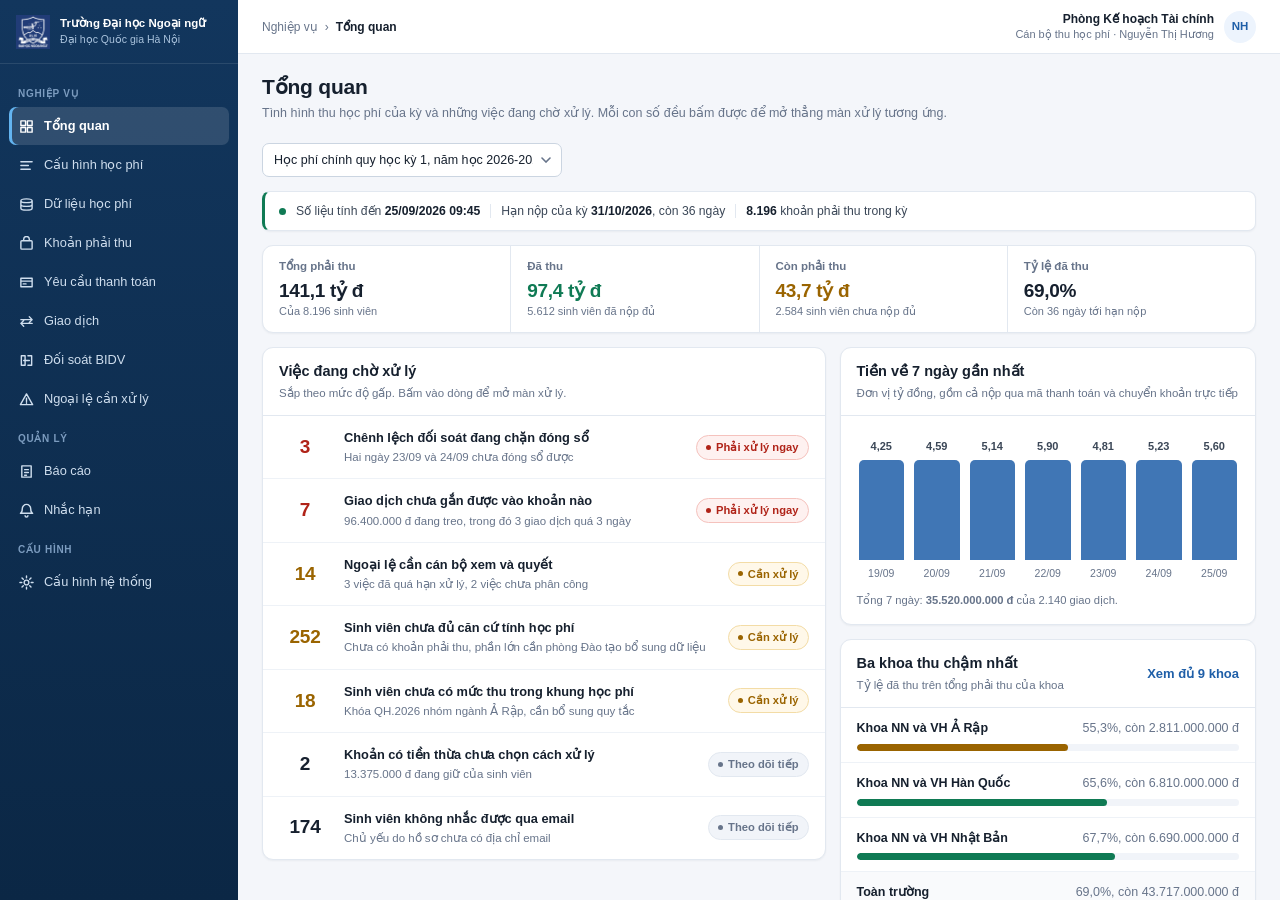
==== commit 1f6543b7: "feat: dựng lại Ngoại lệ, Nhắc hạn và Tổng quan, bỏ hẳn lớp vá cũ Ngoại lệ cần xử lý - Rút bảng từ 16" ====
--- a/pages/overview.html
+++ b/pages/overview.html
@@ -1,1248 +1,208 @@
 <!DOCTYPE html>
 <html lang="vi">
 <head>
-<meta charset="UTF-8"/>
-<meta name="viewport" content="width=device-width, initial-scale=1.0"/>
-<title>Tổng quan — Hệ thống quản lý thu học phí ULIS</title>
-<meta name="description" content="Hệ thống quản trị học phí nội bộ — Trường Đại học Ngoại ngữ, Đại học Quốc gia Hà Nội"/>
-<link rel="stylesheet" href="../css/styles.css"/>
-
-
-<style>
-  :root {
-    --ov-surface:#ffffff;
-    --ov-border:#d9e3ee;
-    --ov-border-strong:#cbd8e6;
-    --ov-text:#1e293b;
-    --ov-muted:#64748b;
-    --ov-primary:#2563eb;
-    --ov-primary-soft:#eff6ff;
-    --ov-success:#059669;
-    --ov-success-soft:#ecfdf5;
-    --ov-warning:#d97706;
-    --ov-warning-soft:#fffbeb;
-    --ov-danger:#dc2626;
-    --ov-danger-soft:#fef2f2;
-    --ov-purple:#7c3aed;
-    --ov-purple-soft:#f5f3ff;
-    --ov-slate-soft:#f8fafc;
-    --ov-radius:14px;
-    --ov-shadow:0 1px 2px rgba(15,23,42,.06),0 10px 26px rgba(15,23,42,.07);
-  }
-
-  .overview-page{color:var(--ov-text);padding-bottom:32px;font-size:14px;line-height:1.45}
-  .overview-page *{box-sizing:border-box}
-  .overview-page button,.overview-page select,.overview-page input{font:inherit}
-  .overview-page .hidden{display:none!important}
-
-  .overview-page .dashboard-head{display:flex;align-items:flex-start;justify-content:space-between;gap:20px;margin-bottom:18px}
-  .overview-page h1{margin:0 0 8px;font-size:28px;line-height:1.2;color:#0f172a;font-weight:800}
-  .overview-page .dashboard-subline{display:flex;flex-wrap:wrap;gap:8px;align-items:center;font-size:14px;color:var(--ov-muted)}
-  .overview-page .data-status{display:inline-flex;align-items:center;gap:6px;padding:5px 10px;border-radius:999px;font-weight:700;font-size:13px;background:var(--ov-success-soft);color:#047857}
-  .overview-page .data-status::before{content:"";width:7px;height:7px;border-radius:50%;background:currentColor}
-
-  .overview-page .toolbar{display:flex;flex-wrap:wrap;gap:10px;justify-content:flex-end;align-items:center}
-  .overview-page .filter-select{height:38px;min-width:128px;padding:0 34px 0 12px;border:1px solid var(--ov-border-strong);border-radius:10px;background:#fff;color:#334155;font-size:13px;font-weight:600;outline:none}
-  .overview-page .filter-select:focus{border-color:#93c5fd;box-shadow:0 0 0 3px #dbeafe}
-  .overview-page .btn-ov{height:38px;border-radius:10px;border:1px solid var(--ov-border-strong);background:#fff;color:#334155;padding:0 12px;font-size:13px;font-weight:700;display:inline-flex;align-items:center;gap:6px;cursor:pointer;white-space:nowrap}
-  .overview-page .btn-ov:hover{background:#f8fafc}
-  .overview-page .btn-ov.primary{border-color:#2563eb;background:#2563eb;color:#fff}
-  .overview-page .btn-ov.link{border:0;background:transparent;color:#2563eb;padding:0;height:auto}
-  .overview-page .btn-ov:disabled{opacity:.55;cursor:not-allowed}
-
-  .overview-page .advanced-panel{display:none;margin:0 0 16px;padding:16px;border:1px solid var(--ov-border);border-radius:12px;background:#f8fbff}
-  .overview-page .advanced-panel.open{display:block}
-  .overview-page .advanced-grid{display:grid;grid-template-columns:repeat(4,minmax(0,1fr));gap:12px}
-  .overview-page .field label{display:block;margin-bottom:6px;font-size:12px;font-weight:700;color:#64748b}
-  .overview-page .field select{width:100%;height:38px;border:1px solid #d8e2ee;border-radius:9px;background:white;padding:0 10px;font-size:13px;color:#334155}
-  .overview-page .advanced-actions{display:flex;justify-content:flex-end;gap:8px;margin-top:12px}
-
-  .overview-page .state-banner{display:none;margin-bottom:14px;padding:11px 14px;border:1px solid;border-radius:10px;font-size:13px;align-items:center;justify-content:space-between;gap:12px}
-  .overview-page .state-banner.show{display:flex}
-  .overview-page .state-banner.stale{background:#fff7ed;border-color:#fed7aa;color:#9a3412}
-  .overview-page .state-banner.error{background:#fef2f2;border-color:#fecaca;color:#991b1b}
-  .overview-page .state-banner.info{background:#eff6ff;border-color:#bfdbfe;color:#1d4ed8}
-
-  .overview-page .section-card{border:1px solid var(--ov-border);background:#fff;border-radius:var(--ov-radius);box-shadow:var(--ov-shadow);overflow:hidden}
-  .overview-page .section-card+.section-card{margin-top:18px}
-  .overview-page .section-card.chart-card{background:linear-gradient(180deg,#ffffff 0%,#fcfdff 100%)}
-  .overview-page .section-head{min-height:60px;padding:16px 18px;border-bottom:1px solid #edf2f7;display:flex;align-items:center;justify-content:space-between;gap:14px;background:#fbfcfe}
-  .overview-page .section-title{font-size:18px;font-weight:780;color:#1e293b}
-  .overview-page .section-sub{font-size:13px;line-height:1.45;color:#64748b;margin-top:3px}
-  .overview-page .section-body{padding:18px}
-  .overview-page .section-actions{display:flex;align-items:center;gap:8px;flex-wrap:wrap}
-
-  .overview-page .kpi-grid{display:grid;grid-template-columns:repeat(6,minmax(0,1fr));gap:14px;margin-bottom:18px}
-  .overview-page .kpi-card{min-height:132px;border:1px solid var(--ov-border);border-radius:14px;background:#fff;padding:16px;box-shadow:var(--ov-shadow);cursor:pointer;transition:.15s ease;position:relative;overflow:hidden}
-  .overview-page .kpi-card::before{content:"";position:absolute;inset:0 auto 0 0;width:4px;background:#cbd5e1}
-  .overview-page .kpi-card:hover{transform:translateY(-1px);border-color:#bfd1e4;box-shadow:0 1px 3px rgba(15,23,42,.08),0 14px 30px rgba(15,23,42,.09)}
-  .overview-page .kpi-card.kpi-neutral{background:linear-gradient(180deg,#ffffff 0%,#f8fbff 100%)}
-  .overview-page .kpi-card.kpi-neutral::before{background:#94a3b8}
-  .overview-page .kpi-card.kpi-success{background:linear-gradient(180deg,#ffffff 0%,#f1fdf7 100%);border-color:#b7e4cf}
-  .overview-page .kpi-card.kpi-success::before{background:#059669}
-  .overview-page .kpi-card.kpi-warning{background:linear-gradient(180deg,#ffffff 0%,#fff8ee 100%);border-color:#f4d3a2}
-  .overview-page .kpi-card.kpi-warning::before{background:#d97706}
-  .overview-page .kpi-card.kpi-danger{background:linear-gradient(180deg,#ffffff 0%,#fff3f3 100%);border-color:#f6c7c7}
-  .overview-page .kpi-card.kpi-danger::before{background:#dc2626}
-  .overview-page .kpi-card.kpi-purple{background:linear-gradient(180deg,#ffffff 0%,#f7f4ff 100%);border-color:#dccffb}
-  .overview-page .kpi-card.kpi-purple::before{background:#7c3aed}
-  .overview-page .kpi-top{display:flex;justify-content:space-between;gap:10px;align-items:flex-start}
-  .overview-page .kpi-label{font-size:13px;line-height:1.35;color:#475569;font-weight:700}
-  .overview-page .kpi-value{font-size:17px;line-height:1.3;font-weight:800;letter-spacing:-.2px;color:#0f172a;margin:12px 0 8px;white-space:nowrap}
-  .overview-page .kpi-value.success{color:#047857}
-  .overview-page .kpi-value.warning{color:#b45309}
-  .overview-page .kpi-value.danger{color:#b91c1c}
-  .overview-page .kpi-sub{font-size:12.5px;line-height:1.55;color:#64748b}
-  .overview-page .kpi-icon{width:34px;height:34px;border-radius:10px;display:grid;place-items:center;background:#f1f5f9;color:#475569;font-size:14px;flex:0 0 auto}
-  .overview-page .kpi-card.kpi-success .kpi-icon{background:#dcfce7;color:#047857}
-  .overview-page .kpi-card.kpi-warning .kpi-icon{background:#ffedd5;color:#b45309}
-  .overview-page .kpi-card.kpi-danger .kpi-icon{background:#fee2e2;color:#b91c1c}
-  .overview-page .kpi-card.kpi-purple .kpi-icon{background:#ede9fe;color:#6d28d9}
-  .overview-page .kpi-card.kpi-neutral .kpi-icon{background:#e2e8f0;color:#475569}
-
-  .overview-page .money-flow{margin-bottom:18px}
-  .overview-page .flow-grid{display:grid;grid-template-columns:repeat(4,minmax(0,1fr));gap:12px}
-  .overview-page .flow-step{position:relative;padding:15px 16px;min-height:146px;border:1px solid #e5edf7;border-radius:12px;background:#fbfdff;overflow:hidden}
-  .overview-page .flow-step::before{content:"";position:absolute;inset:0 auto 0 0;width:4px;background:#cbd5e1}
-  .overview-page .flow-step:not(:last-child)::after{display:none}
-  .overview-page .flow-step.step-allocated{background:linear-gradient(180deg,#ffffff 0%,#f1fdf7 100%);border-color:#b7e4cf}
-  .overview-page .flow-step.step-allocated::before{background:#059669}
-  .overview-page .flow-step.step-bank{background:linear-gradient(180deg,#ffffff 0%,#eff6ff 100%);border-color:#bfdbfe}
-  .overview-page .flow-step.step-bank::before{background:#2563eb}
-  .overview-page .flow-step.step-reconciled{background:linear-gradient(180deg,#ffffff 0%,#f5f7ff 100%);border-color:#dbe3fb}
-  .overview-page .flow-step.step-reconciled::before{background:#4f46e5}
-  .overview-page .flow-step.step-closed{background:linear-gradient(180deg,#ffffff 0%,#f8fafc 100%);border-color:#dbe4ee}
-  .overview-page .flow-step.step-closed::before{background:#64748b}
-  .overview-page .flow-name{font-size:14px;font-weight:780;color:#334155}
-  .overview-page .flow-value{font-size:18px;line-height:1.35;font-weight:800;color:#0f172a;margin:10px 0 8px}
-  .overview-page .flow-meta{font-size:12.5px;color:#64748b;line-height:1.55}
-  .overview-page .flow-status{display:inline-flex;margin-top:8px;padding:3px 8px;border-radius:999px;background:#f1f5f9;color:#475569;font-size:12px;font-weight:700}
-  .overview-page .flow-link{display:inline-flex;margin-top:10px;color:#2563eb;font-size:12.5px;font-weight:700;cursor:pointer}
-
-  .overview-page .two-col{display:grid;grid-template-columns:1fr 1fr;gap:18px;margin-bottom:18px}
-  .overview-page .chart-card{margin:0!important}
-  .overview-page .segmented{display:flex;border:1px solid #dbe4ee;border-radius:9px;overflow:hidden;background:#fff}
-  .overview-page .segmented button{height:32px;padding:0 12px;border:0;border-right:1px solid #dbe4ee;background:white;font-size:12.5px;font-weight:600;color:#64748b;cursor:pointer}
-  .overview-page .segmented button:last-child{border-right:0}
-  .overview-page .segmented button.active{background:#eff6ff;color:#1d4ed8;font-weight:700}
-
-  .overview-page .donut-wrap{display:grid;grid-template-columns:220px 1fr;gap:24px;align-items:center}
-  .overview-page .donut-box{width:210px;height:210px;display:grid;place-items:center}
-  .overview-page .donut-box svg{width:200px;height:200px}
-  .overview-page .donut-bg{fill:none;stroke:#eef2f7;stroke-width:17}
-  .overview-page .donut-seg{fill:none;stroke-width:17;transform:rotate(-90deg);transform-origin:80px 80px}
-  .overview-page .donut-center-big{font-size:24px;font-weight:800;fill:#0f172a}
-  .overview-page .donut-center-small{font-size:12px;fill:#64748b}
-  .overview-page .legend-list{display:flex;flex-direction:column;gap:12px}
-  .overview-page .legend-row{display:grid;grid-template-columns:1fr auto;gap:14px;align-items:center;font-size:12.5px}
-  .overview-page .legend-name{display:flex;align-items:flex-start;gap:8px;color:#475569}
-  .overview-page .legend-dot{width:9px;height:9px;border-radius:50%;flex:0 0 auto;margin-top:5px}
-  .overview-page .legend-num{text-align:right;color:#334155;font-weight:700;font-size:13px}
-  .overview-page .legend-sub{font-size:11.5px;color:#94a3b8;font-weight:500;margin-top:2px;line-height:1.4}
-
-  .overview-page .bar-list{display:flex;flex-direction:column;gap:16px}
-  .overview-page .bar-row{display:grid;grid-template-columns:minmax(165px,1.25fr) minmax(180px,2fr) 150px;gap:14px;align-items:center}
-  .overview-page .bar-name{font-size:13px;font-weight:600;color:#475569;white-space:nowrap;overflow:hidden;text-overflow:ellipsis}
-  .overview-page .bar-track{height:10px;border-radius:999px;background:#eef4fb;overflow:hidden}
-  .overview-page .bar-fill{height:100%;border-radius:inherit;background:linear-gradient(90deg,#bfdbfe,#3b82f6)}
-  .overview-page .bar-value{text-align:right;font-size:13px;font-weight:700;color:#334155}
-  .overview-page .bar-value small{display:inline-block;margin-left:4px;font-size:11.5px;color:#94a3b8;font-weight:500}
-
-  .overview-page .aging-row{display:grid;grid-template-columns:minmax(150px,1.15fr) minmax(180px,2fr) 140px;gap:12px;align-items:center;margin-bottom:14px}
-  .overview-page .aging-row:last-child{margin-bottom:0}
-  .overview-page .aging-meta{font-size:11.5px;color:#94a3b8;margin-top:3px;line-height:1.4}
-
-  .overview-page .daily-chart{height:230px;padding:18px 8px 6px;display:flex;align-items:flex-end;gap:12px;border-bottom:1px solid #e8eef5}
-  .overview-page .day-col{height:100%;flex:1;display:flex;flex-direction:column;justify-content:flex-end;align-items:center;min-width:0}
-  .overview-page .day-bar-wrap{height:170px;width:68%;max-width:40px;display:flex;align-items:flex-end}
-  .overview-page .day-bar{width:100%;min-height:4px;border-radius:6px 6px 0 0;background:linear-gradient(180deg,#60a5fa,#2563eb);position:relative;cursor:pointer}
-  .overview-page .day-bar:hover::after{content:attr(data-tooltip);position:absolute;left:50%;bottom:calc(100% + 9px);transform:translateX(-50%);background:#0f172a;color:white;padding:6px 8px;border-radius:7px;font-size:11px;white-space:nowrap;z-index:3}
-  .overview-page .day-label{margin-top:8px;font-size:11.5px;color:#64748b}
-  .overview-page .day-count{margin-bottom:6px;font-size:11.5px;color:#334155;font-weight:700}
-
-  .overview-page .recon-meta-grid{display:grid;grid-template-columns:repeat(6,minmax(0,1fr));gap:12px;margin-bottom:14px}
-  .overview-page .meta-cell{background:#f8fafc;border:1px solid #edf2f7;border-radius:10px;padding:12px}
-  .overview-page .meta-label{font-size:11px;color:#94a3b8;margin-bottom:5px}
-  .overview-page .meta-value{font-size:13px;line-height:1.45;color:#334155;font-weight:700}
-  .overview-page .recon-grid{display:grid;grid-template-columns:repeat(4,minmax(0,1fr));gap:12px;margin-bottom:14px}
-  .overview-page .recon-card{border:1px solid #e6edf5;border-radius:12px;padding:14px;background:#fff;overflow:hidden;position:relative}
-  .overview-page .recon-card::before{content:"";position:absolute;inset:0 auto 0 0;width:4px;background:#cbd5e1}
-  .overview-page .recon-card.recon-ok{background:linear-gradient(180deg,#ffffff 0%,#f1fdf7 100%);border-color:#b7e4cf}
-  .overview-page .recon-card.recon-ok::before{background:#059669}
-  .overview-page .recon-card.recon-warn{background:linear-gradient(180deg,#ffffff 0%,#fff8ee 100%);border-color:#f4d3a2}
-  .overview-page .recon-card.recon-warn::before{background:#d97706}
-  .overview-page .recon-card.recon-info{background:linear-gradient(180deg,#ffffff 0%,#eff6ff 100%);border-color:#bfdbfe}
-  .overview-page .recon-card.recon-info::before{background:#2563eb}
-  .overview-page .recon-card.recon-danger{background:linear-gradient(180deg,#ffffff 0%,#fff3f3 100%);border-color:#f6c7c7}
-  .overview-page .recon-card.recon-danger::before{background:#dc2626}
-  .overview-page .recon-card .label{font-size:12.5px;color:#64748b;font-weight:700;line-height:1.4}
-  .overview-page .recon-card .value{font-size:18px;color:#0f172a;font-weight:780;margin:8px 0 4px;line-height:1.35}
-  .overview-page .recon-card .sub{font-size:11.5px;color:#94a3b8;line-height:1.45}
-  .overview-page .recon-detail-grid{display:grid;grid-template-columns:repeat(3,minmax(0,1fr));gap:10px}
-  .overview-page .recon-detail{display:flex;justify-content:space-between;gap:12px;padding:10px 11px;border-radius:10px;background:#f8fafc;font-size:12px;color:#64748b;line-height:1.45}
-  .overview-page .recon-detail strong{color:#334155;text-align:right}
-
-  .overview-page .alerts-headline{display:flex;align-items:center;gap:8px;flex-wrap:wrap}
-  .overview-page .count-badge{display:inline-flex;padding:4px 9px;border-radius:999px;background:#fef2f2;color:#b91c1c;font-size:11.5px;font-weight:750}
-  .overview-page .alert-grid{display:grid;grid-template-columns:repeat(4,minmax(0,1fr));gap:12px}
-  .overview-page .alert-card{border:1px solid #f6c688;border-radius:12px;background:#fff9ed;padding:14px;min-height:164px;display:flex;flex-direction:column;position:relative;overflow:hidden}
-  .overview-page .alert-card::before{content:"";position:absolute;inset:0 auto 0 0;width:4px;background:#f59e0b}
-  .overview-page .alert-card.critical{border-color:#fecaca;background:#fff5f5}
-  .overview-page .alert-card.critical::before{background:#dc2626}
-  .overview-page .alert-card.high{border-color:#fbcaca;background:#fff7f7}
-  .overview-page .alert-card.high::before{background:#ef4444}
-  .overview-page .alert-card.medium{border-color:#f4d3a2;background:#fffbf2}
-  .overview-page .alert-card.medium::before{background:#f59e0b}
-  .overview-page .alert-card.low{border-color:#cfe1ff;background:#f7fbff}
-  .overview-page .alert-card.low::before{background:#3b82f6}
-  .overview-page .alert-title{font-size:13px;line-height:1.45;font-weight:760;color:#334155;min-height:38px}
-  .overview-page .alert-main{font-size:18px;font-weight:790;color:#9a3412;margin:10px 0 6px;line-height:1.35}
-  .overview-page .alert-card.critical .alert-main{color:#b91c1c}
-  .overview-page .alert-info{font-size:12px;color:#64748b;line-height:1.6}
-  .overview-page .alert-foot{margin-top:auto;padding-top:10px;display:flex;align-items:center;justify-content:space-between;gap:8px}
-  .overview-page .severity{font-size:10.5px;font-weight:750;text-transform:uppercase;letter-spacing:.2px;color:#b45309}
-  .overview-page .critical .severity{color:#b91c1c}
-
-  .overview-page .table-wrap-ov{border:1px solid var(--ov-border);border-radius:var(--ov-radius);background:white;overflow:hidden;box-shadow:var(--ov-shadow)}
-  .overview-page .table-toolbar-r{display:flex;align-items:center;gap:10px;flex-wrap:wrap}
-  .overview-page .table-toolbar-ov{padding:14px 16px;border-bottom:1px solid #edf2f7;display:flex;align-items:center;justify-content:space-between;gap:12px}
-  .overview-page .table-toolbar-left{display:flex;align-items:center;gap:10px;min-width:0;flex-wrap:wrap}
-  .overview-page .table-title-ov{font-size:18px;font-weight:760}
-  .overview-page .table-count-ov{font-size:13px;color:#64748b}
-  .overview-page .table-scroll{overflow:auto;background:#fff}
-  .overview-page table.ov-table{width:100%;border-collapse:collapse;min-width:1540px}
-  .overview-page .ov-table th{padding:12px 10px;background:#f8fafc;border-bottom:1px solid #e5edf7;font-size:12px;letter-spacing:0;color:#64748b;font-weight:750;text-align:left;white-space:nowrap}
-  .overview-page .ov-table td{padding:13px 10px;border-bottom:1px solid #f0f4f8;font-size:13px;color:#334155;vertical-align:middle;line-height:1.5}
-  .overview-page .ov-table tbody tr{cursor:pointer}
-  .overview-page .ov-table tbody tr:nth-child(even){background:#fcfdff}
-  .overview-page .ov-table tbody tr:hover{background:#f3f8ff}
-  .overview-page .ov-table tr:last-child td{border-bottom:0}
-.overview-page .ov-table th:nth-child(1),.overview-page .ov-table td:nth-child(1){min-width:150px}.overview-page .ov-table th:nth-child(2),.overview-page .ov-table td:nth-child(2){min-width:150px}.overview-page .ov-table th:nth-child(3),.overview-page .ov-table td:nth-child(3){min-width:100px}.overview-page .ov-table th:nth-child(4),.overview-page .ov-table td:nth-child(4){min-width:150px}.overview-page .ov-table th:nth-child(5),.overview-page .ov-table td:nth-child(5){min-width:130px}.overview-page .ov-table th:nth-child(6),.overview-page .ov-table td:nth-child(6){min-width:110px}.overview-page .ov-table th:nth-child(7),.overview-page .ov-table td:nth-child(7){min-width:120px}.overview-page .ov-table th:nth-child(8),.overview-page .ov-table td:nth-child(8){min-width:180px}.overview-page .ov-table th:nth-child(9),.overview-page .ov-table td:nth-child(9){min-width:180px}.overview-page .ov-table th:nth-child(10),.overview-page .ov-table td:nth-child(10){min-width:160px}.overview-page .ov-table th:nth-child(11),.overview-page .ov-table td:nth-child(11){min-width:100px}.overview-page .ov-table th:nth-child(12),.overview-page .ov-table td:nth-child(12){min-width:145px}.overview-page .ov-table th:nth-child(13),.overview-page .ov-table td:nth-child(13){min-width:140px}.overview-page .ov-table th:nth-child(14),.overview-page .ov-table td:nth-child(14){min-width:90px}
-  .overview-page .right{text-align:right!important}
-  .overview-page .nowrap{white-space:nowrap}
-  .overview-page .badge-ov{display:inline-flex;align-items:center;padding:5px 10px;border-radius:999px;font-size:11px;font-weight:750;white-space:nowrap;line-height:1.3}
-  .overview-page .badge-ov.ok{background:#ecfdf5;color:#047857}
-  .overview-page .badge-ov.warn{background:#fffbeb;color:#b45309}
-  .overview-page .badge-ov.err{background:#fef2f2;color:#b91c1c}
-  .overview-page .badge-ov.info{background:#eff6ff;color:#1d4ed8}
-  .overview-page .badge-ov.neutral{background:#f1f5f9;color:#475569}
-
-  .overview-page .empty-state{padding:40px 18px;text-align:center;color:#64748b;font-size:13px}
-  .overview-page .empty-state strong{display:block;color:#334155;font-size:15px;margin-bottom:6px}
-  .overview-page .skeleton{position:relative;overflow:hidden;background:#eef2f7;border-radius:6px;color:transparent!important}
-  .overview-page .skeleton::after{content:"";position:absolute;inset:0;transform:translateX(-100%);background:linear-gradient(90deg,transparent,rgba(255,255,255,.75),transparent);animation:ov-shimmer 1.25s infinite}
-  @keyframes ov-shimmer{100%{transform:translateX(100%)}}
-
-  .overview-page .drawer-backdrop{display:none;position:fixed;inset:0;background:rgba(15,23,42,.35);z-index:1400}
-  .overview-page .drawer-backdrop.open{display:block}
-  .overview-page .drawer{position:absolute;top:0;right:0;height:100%;width:min(640px,92vw);background:white;box-shadow:-18px 0 50px rgba(15,23,42,.18);display:flex;flex-direction:column}
-  .overview-page .drawer-head{padding:18px 20px;border-bottom:1px solid #e5edf7;display:flex;justify-content:space-between;align-items:flex-start;gap:10px}
-  .overview-page .drawer-title{font-size:18px;font-weight:780;color:#0f172a}
-  .overview-page .drawer-sub{font-size:13px;color:#64748b;margin-top:4px;line-height:1.45}
-  .overview-page .drawer-body{padding:18px 20px;overflow:auto}
-  .overview-page .detail-section{margin-bottom:18px}
-  .overview-page .detail-section h3{font-size:13px;font-weight:700;margin:0 0 8px;color:#475569}
-  .overview-page .detail-grid{display:grid;grid-template-columns:1fr 1fr;gap:9px}
-  .overview-page .detail-item{padding:10px;background:#f8fafc;border-radius:9px}
-  .overview-page .detail-item span{display:block;font-size:11px;color:#94a3b8;margin-bottom:4px}
-  .overview-page .detail-item strong{font-size:13px;color:#334155;word-break:break-word;line-height:1.45}
-  .overview-page .timeline{border-left:2px solid #e2e8f0;padding-left:14px;margin-left:4px}
-  .overview-page .timeline-item{position:relative;margin-bottom:12px;font-size:13px;color:#475569;line-height:1.5}
-  .overview-page .timeline-item::before{content:"";position:absolute;left:-19px;top:5px;width:9px;height:9px;border-radius:50%;background:#94a3b8;border:2px solid white}
-  .overview-page .technical-box{padding:10px;border:1px dashed #cbd5e1;background:#f8fafc;border-radius:8px;font-family:ui-monospace,SFMono-Regular,Menlo,monospace;font-size:11px;color:#475569;line-height:1.55}
-
-  @media(max-width:1480px){
-    .overview-page .kpi-grid{grid-template-columns:repeat(3,1fr)}
-  }
-  @media(max-width:1300px){
-    .overview-page .advanced-grid{grid-template-columns:repeat(3,1fr)}
-    .overview-page .recon-meta-grid{grid-template-columns:repeat(3,1fr)}
-  }
-  @media(max-width:900px){
-    .overview-page .dashboard-head{flex-direction:column}
-    .overview-page .toolbar{justify-content:flex-start}
-    .overview-page .two-col{grid-template-columns:1fr}
-    .overview-page .kpi-grid{grid-template-columns:repeat(2,1fr)}
-    .overview-page .flow-grid{grid-template-columns:1fr 1fr}
-    .overview-page .flow-grid{grid-template-columns:1fr 1fr}
-    .overview-page .alert-grid{grid-template-columns:1fr 1fr}
-    .overview-page .advanced-grid{grid-template-columns:1fr 1fr}
-    .overview-page .recon-grid{grid-template-columns:1fr 1fr}
-    .overview-page .recon-detail-grid{grid-template-columns:1fr 1fr}
-  }
-  @media(max-width:560px){
-    .overview-page .kpi-grid,.overview-page .alert-grid,.overview-page .advanced-grid,.overview-page .recon-grid,.overview-page .recon-meta-grid,.overview-page .recon-detail-grid{grid-template-columns:1fr}
-    .overview-page .flow-grid{grid-template-columns:1fr}
-    .overview-page .donut-wrap{grid-template-columns:1fr}
-    .overview-page .donut-box{margin:auto}
-    .overview-page .bar-row,.overview-page .aging-row{grid-template-columns:110px 1fr 100px}
-    .overview-page .detail-grid{grid-template-columns:1fr}
-  }
-
-
-  /* Overview KPI: product-style card — no decorative icon, no semantic stripe. */
-  .overview-page .kpi-card{padding:18px 18px 16px}
-  .overview-page .kpi-card .kpi-icon{display:none!important}
-  .overview-page .kpi-card::before{display:none!important}
-  .overview-page .kpi-top{display:block}
-
-  /* ===== CARD COLOR STANDARD — restored original product style ===== */
-  /* KPI: nền trắng, viền/shadow trung tính; chỉ số chính mang màu trạng thái. Không vạch màu, không phủ pastel. */
-  .overview-page .kpi-card,
-  .overview-page .kpi-card.kpi-neutral,
-  .overview-page .kpi-card.kpi-success,
-  .overview-page .kpi-card.kpi-warning,
-  .overview-page .kpi-card.kpi-danger,
-  .overview-page .kpi-card.kpi-purple{
-    background:#fff;
-    border-color:var(--ov-border);
-  }
-  .overview-page .kpi-card::before,
-  .overview-page .kpi-card.kpi-neutral::before,
-  .overview-page .kpi-card.kpi-success::before,
-  .overview-page .kpi-card.kpi-warning::before,
-  .overview-page .kpi-card.kpi-danger::before,
-  .overview-page .kpi-card.kpi-purple::before{display:none}
-
-  .overview-page .kpi-icon,
-  .overview-page .kpi-card.kpi-neutral .kpi-icon,
-  .overview-page .kpi-card.kpi-success .kpi-icon,
-  .overview-page .kpi-card.kpi-warning .kpi-icon,
-  .overview-page .kpi-card.kpi-danger .kpi-icon,
-  .overview-page .kpi-card.kpi-purple .kpi-icon{
-    background:#f4f7fa;
-    color:#7c8ba0;
-  }
-
-  /* Các card dòng tiền cùng cấp: giữ trắng, không dùng màu nền/vạch để tránh cảm giác template. */
-  .overview-page .flow-step,
-  .overview-page .flow-step.step-allocated,
-  .overview-page .flow-step.step-bank,
-  .overview-page .flow-step.step-reconciled,
-  .overview-page .flow-step.step-closed{
-    background:#fff;
-    border-color:#dce6f1;
-  }
-  .overview-page .flow-step::before,
-  .overview-page .flow-step.step-allocated::before,
-  .overview-page .flow-step.step-bank::before,
-  .overview-page .flow-step.step-reconciled::before,
-  .overview-page .flow-step.step-closed::before{display:none}
-
-  /* Đối soát: card trắng, màu nằm ở badge/số liệu bên trong. */
-  .overview-page .recon-card,
-  .overview-page .recon-card.recon-ok,
-  .overview-page .recon-card.recon-warn,
-  .overview-page .recon-card.recon-info,
-  .overview-page .recon-card.recon-danger{
-    background:#fff;
-    border-color:#dce6f1;
-  }
-  .overview-page .recon-card::before,
-  .overview-page .recon-card.recon-ok::before,
-  .overview-page .recon-card.recon-warn::before,
-  .overview-page .recon-card.recon-info::before,
-  .overview-page .recon-card.recon-danger::before{display:none}
-
-  /* Cảnh báo là ngoại lệ thực sự nên vẫn được phép dùng nền semantic rất nhạt, nhưng không có vạch màu. */
-  .overview-page .alert-card::before,
-  .overview-page .alert-card.critical::before,
-  .overview-page .alert-card.high::before,
-  .overview-page .alert-card.medium::before,
-  .overview-page .alert-card.low::before{display:none}
-  .overview-page .alert-card.medium{background:#fffaf0;border-color:#f6d89a}
-  .overview-page .alert-card.low{background:#f7fbff;border-color:#d6e5f5}
-  .overview-page .alert-card.high,
-  .overview-page .alert-card.critical{background:#fff5f5;border-color:#f5c2c7}
-
-</style>
-
-
-<link rel="stylesheet" href="../css/mvp-clean.css"/>
+<meta charset="utf-8">
+<meta name="viewport" content="width=device-width, initial-scale=1">
+<title>Tổng quan · Hệ thống quản lý thu học phí ULIS</title>
+<link rel="stylesheet" href="../css/ulis.css">
 </head>
-
-<body>
-<div id="toast-container"></div>
-
-<!-- ===================== SESSION EXPIRED MODAL ===================== -->
-<div class="overlay" id="modal-session-expired">
-  <div class="modal modal-sm">
-    <div class="modal-hd">
-      <h2>Phiên đăng nhập hết hạn</h2>
-    </div>
-    <div class="modal-body" style="text-align:center;padding:24px 18px;">
-      <div class="confirm-icon" style="margin:0 auto 12px;background:var(--warn-bg);">
-        <svg width="18" height="18" fill="none" viewBox="0 0 20 20" stroke="var(--warning)" stroke-width="1.8">
-          <path d="M10 2L2 17h16L10 2zM10 8v4M10 14v1.5"/>
-        </svg>
-      </div>
-      <div style="font-size:13px;font-weight:500;color:var(--text);margin-bottom:6px;">Phiên đăng nhập đã hết hạn</div>
-      <div style="font-size:12px;color:var(--muted);margin-bottom:18px;">Vui lòng đăng nhập lại để tiếp tục sử dụng hệ thống.</div>
-      <button class="btn btn-primary" onclick="location.href='../index.html'">Đăng nhập lại</button>
-    </div>
-  </div>
-</div>
-
+<body data-page="overview" data-crumb="Nghiệp vụ" data-title="Tổng quan">
+<div id="toasts"></div>
 <div id="app">
-
-  <!-- ===================== SIDEBAR ===================== -->
-  <nav id="sidebar">
-    <div class="sidebar-brand">
-      <div style="display:flex;align-items:center;gap:10px;">
-        <img src="../assets/ulis-logo.png" alt="ULIS" style="height:36px;object-fit:contain;flex-shrink:0;" onerror="this.style.display='none'"/>
-        <div>
-          <div class="brand-inst" style="font-size:11.5px;font-weight:600;">Trường Đại học Ngoại ngữ</div>
-          <div class="brand-vnu">Đại học Quốc gia Hà Nội</div>
-        </div>
-      </div>
-      <div class="brand-sep" style="margin:10px 0 0;"></div>
-    </div>
-
-    <div class="sidebar-nav">
-      <div class="sidebar-group-label">Nghiệp vụ</div>
-
-      <a class="nav-item active" href="overview.html">
-        <svg class="nav-icon" viewBox="0 0 16 16">
-          <rect x="1.5" y="1.5" width="5.5" height="5.5" rx="1"/>
-          <rect x="9" y="1.5" width="5.5" height="5.5" rx="1"/>
-          <rect x="1.5" y="9" width="5.5" height="5.5" rx="1"/>
-          <rect x="9" y="9" width="5.5" height="5.5" rx="1"/>
-        </svg>
-        Tổng quan
-      </a>
-
-      <a class="nav-item" href="tuition-config.html">
-        <svg class="nav-icon" viewBox="0 0 16 16">
-          <path d="M2 4h12M2 8h8M2 12h10"/>
-        </svg>
-        Cấu hình học phí
-      </a>
-
-      <a class="nav-item" href="student-tuition.html">
-        <svg class="nav-icon" viewBox="0 0 16 16">
-          <path d="M9 2H3a1 1 0 00-1 1v10a1 1 0 001 1h10a1 1 0 001-1V7M9 2l5 5M9 2v5h5"/>
-        </svg>
-        Dữ liệu học phí
-      </a>
-
-      <a class="nav-item" href="receivables.html">
-        <svg class="nav-icon" viewBox="0 0 16 16">
-          <path d="M13 5H3a1 1 0 00-1 1v7a1 1 0 001 1h10a1 1 0 001-1V6a1 1 0 00-1-1zM11 5V3a2 2 0 00-4 0v2"/>
-        </svg>
-        Khoản phải thu
-      </a>
-
-      <a class="nav-item" href="payment-requests.html">
-        <svg class="nav-icon" viewBox="0 0 16 16">
-          <rect x="1.5" y="3.5" width="13" height="9" rx="1"/>
-          <path d="M1.5 6.5h13"/>
-        </svg>
-        Yêu cầu thanh toán
-      </a>
-
-      <a class="nav-item" href="transactions.html">
-        <svg class="nav-icon" viewBox="0 0 16 16">
-          <path d="M2 8h12M10 4l4 4-4 4M6 4L2 8l4 4"/>
-        </svg>
-        Giao dịch
-      </a>
-
-      <a class="nav-item" href="reconciliation.html">
-        <svg class="nav-icon" viewBox="0 0 16 16">
-          <path d="M2 3h5v10H2zM9 3h5v10H9M5 8h6"/>
-        </svg>
-        Đối soát BIDV
-      </a>
-
-      <a class="nav-item" href="exceptions.html">
-        <svg class="nav-icon" viewBox="0 0 16 16">
-          <path d="M8 2L1 14h14L8 2zM8 6v4M8 11v1.5"/>
-        </svg>
-        Ngoại lệ
-      </a>
-
-      <div class="sidebar-group-label">Quản lý</div>
-
-      <a class="nav-item" href="reports.html">
-        <svg class="nav-icon" viewBox="0 0 16 16">
-          <path d="M3 2h10v12H3zM6 6h4M6 9h4M6 12h2"/>
-        </svg>
-        Báo cáo
-      </a>
-
-      <a class="nav-item" href="reminders.html">
-        <svg class="nav-icon" viewBox="0 0 16 16">
-          <path d="M8 1a5 5 0 015 5c0 4 2 5 2 5H1s2-1 2-5a5 5 0 015-5zM6.5 13.5a1.5 1.5 0 003 0"/>
-        </svg>
-        Nhắc hạn
-      </a>
-
-      <div class="sidebar-group-label">Cấu hình</div>
-
-      <a class="nav-item" href="system-config.html">
-        <svg class="nav-icon" viewBox="0 0 16 16">
-          <circle cx="8" cy="8" r="2.5"/>
-          <path d="M8 1v2M8 13v2M1 8h2M13 8h2M3.2 3.2l1.4 1.4M11.4 11.4l1.4 1.4M3.2 12.8l1.4-1.4M11.4 4.6l1.4-1.4"/>
-        </svg>
-        Cấu hình hệ thống
-      </a>
-    </div>
-  </nav>
-
-  <!-- ===================== MAIN ===================== -->
+  <nav id="sidebar"></nav>
   <div id="main">
-
-    <!-- ===================== TOPBAR ===================== -->
-    <header id="topbar">
-      <div class="topbar-crumb">
-        <span class="crumb-root">Nghiệp vụ</span>
-        <span class="crumb-sep" aria-hidden="true">›</span>
-        <span class="crumb-page">Tổng quan</span>
-      </div>
-
-      <div class="topbar-user topbar-user-wrap">
-        <div class="user-menu-trigger" id="userMenuTrigger" onclick="toggleUserMenu()">
-          <div class="topbar-user-info">
-            <div class="topbar-user-dept">Phòng Kế hoạch Tài chính</div>
-            <div class="topbar-user-role">Cán bộ KHTC &nbsp;&bull;&nbsp; Nguyễn Thị Hương</div>
-          </div>
-          <div class="topbar-avatar">NH</div>
-        </div>
-
-        <div class="user-dropdown" id="userDropdown">
-          <div class="user-dropdown-header">
-            <div class="udh-name">Nguyễn Thị Hương</div>
-            <div class="udh-role">Phòng KHTC — Cán bộ quản trị</div>
-          </div>
-
-          <div class="user-menu-item" onclick="closeUserMenu();showToast('Vui lòng liên hệ quản trị viên để được hỗ trợ.','info')">
-            <svg width="13" height="13" fill="none" viewBox="0 0 16 16" stroke="currentColor" stroke-width="1.5">
-              <circle cx="8" cy="5" r="3"/>
-              <path d="M2 14c0-3.3 2.7-6 6-6s6 2.7 6 6"/>
-            </svg>
-            Thông tin tài khoản
-          </div>
-
-          <div class="user-menu-item" onclick="closeUserMenu();showToast('Vui lòng liên hệ quản trị viên để được hỗ trợ.','info')">
-            <svg width="13" height="13" fill="none" viewBox="0 0 16 16" stroke="currentColor" stroke-width="1.5">
-              <rect x="2" y="7" width="12" height="8" rx="1"/>
-              <path d="M5 7V5a3 3 0 016 0v2"/>
-            </svg>
-            Đổi mật khẩu
-          </div>
-
-          <hr class="user-menu-sep"/>
-
-          <div class="user-menu-item danger" onclick="location.href='../index.html'">
-            <svg width="13" height="13" fill="none" viewBox="0 0 16 16" stroke="currentColor" stroke-width="1.5">
-              <path d="M10 11l4-3-4-3M5 8h9M6 3H3a1 1 0 00-1 1v8a1 1 0 001 1h3"/>
-            </svg>
-            Đăng xuất
-          </div>
-        </div>
-      </div>
-    </header>
-
-    <!-- ===================== CONTENT ===================== -->
+    <header id="topbar"></header>
     <div id="content">
-      <div class="page-body overview-page">
-
-        <!-- HÀNG 1 — TIÊU ĐỀ, THỜI ĐIỂM SỐ LIỆU, BỘ LỌC, THAO TÁC -->
-        <div class="dashboard-head">
+      <div class="wrap">
+
+        <div class="phead">
           <div>
-            <h1>Tổng quan thu học phí</h1>
-            <div class="dashboard-subline" id="dashboardSubtitle">
-              <span id="subtitlePeriod">Đang tải kỳ dữ liệu…</span>
-              <span>·</span>
-              <span id="subtitleAsOf">Đang xác định thời điểm số liệu…</span>
-              <span>·</span>
-              <span class="data-status" id="dataStatus">Đang tải dữ liệu</span>
-            </div>
-          </div>
-
-          <div class="toolbar" aria-label="Bộ lọc tổng quan">
-            <select id="filterAcademicYear" class="filter-select" aria-label="Năm học"><option value="">Năm học</option></select>
-            <select id="filterSemester" class="filter-select" aria-label="Học kỳ"><option value="">Học kỳ</option></select>
-            <select id="filterCollectionRound" class="filter-select" aria-label="Đợt thu"><option value="">Đợt thu</option></select>
-            <select id="filterSnapshot" class="filter-select" aria-label="Thời điểm số liệu">
-              <option value="CURRENT">Hiện tại</option>
-              <option value="CLOSED">Kỳ đã đóng sổ</option>
+            <h1>Tổng quan</h1>
+            <p>Tình hình thu học phí của kỳ và những việc đang chờ xử lý. Mỗi con số đều bấm được để mở thẳng
+               màn xử lý tương ứng.</p>
+          </div>
+          <div class="phead-act">
+            <select class="sel" style="width:300px">
+              <option>Học phí chính quy học kỳ 1, năm học 2026-2027</option>
+              <option>Học lại và học cải thiện học kỳ 1, năm học 2026-2027</option>
             </select>
-            <button class="btn-ov" id="btnAdvanced" type="button" aria-expanded="false">☰ Bộ lọc nâng cao</button>
-            <button class="btn-ov" id="btnRefresh" type="button">↻ Làm mới</button>
-            <button class="btn-ov primary" id="btnExport" type="button">⇩ Xuất Excel</button>
-          </div>
-        </div>
-
-        <div class="advanced-panel" id="advancedPanel">
-          <div class="advanced-grid">
-            <div class="field"><label for="filterEducationLevel">Hệ/bậc đào tạo</label><select id="filterEducationLevel"><option value="">Tất cả</option></select></div>
-            <div class="field"><label for="filterCohort">Khóa tuyển sinh</label><select id="filterCohort"><option value="">Tất cả</option></select></div>
-            <div class="field"><label for="filterMajor">Ngành</label><select id="filterMajor"><option value="">Tất cả</option></select></div>
-            <div class="field"><label for="filterProgram">Chương trình đào tạo</label><select id="filterProgram"><option value="">Tất cả</option></select></div>
-            <div class="field"><label for="filterFeeItem">Khoản mục thu</label><select id="filterFeeItem"><option value="">Tất cả</option></select></div>
-            <div class="field"><label for="filterRegistrationType">Loại đăng ký</label><select id="filterRegistrationType"><option value="">Tất cả</option></select></div>
-            <div class="field"><label for="filterReceivableStatus">Trạng thái khoản phải thu</label><select id="filterReceivableStatus"><option value="">Tất cả</option></select></div>
-            <div class="field"><label for="filterReconciliationStatus">Trạng thái đối soát</label><select id="filterReconciliationStatus"><option value="">Tất cả</option></select></div>
-          </div>
-          <div class="advanced-actions">
-            <button class="btn-ov" type="button" id="btnClearAdvanced">Đặt lại</button>
-            <button class="btn-ov primary" type="button" id="btnApplyAdvanced">Áp dụng</button>
-          </div>
-        </div>
-
-        <div class="state-banner" id="stateBanner"><span id="stateBannerText"></span><button class="btn-ov link" id="stateBannerAction" type="button">Thử lại</button></div>
-
-        <!-- HÀNG 2 — SÁU KPI ĐIỀU HÀNH CHÍNH -->
-        <div class="kpi-grid" id="kpiGrid" aria-label="Các chỉ số điều hành chính"></div>
-
-        <!-- HÀNG 3 — DÒNG TIỀN TỪ GHI NHẬN ĐẾN ĐÓNG SỔ -->
-        <div class="section-card money-flow">
-          <div class="section-head">
-            <div><div class="section-title">Dòng tiền từ ghi nhận đến đóng sổ</div><div class="section-sub">Các mức xác nhận độc lập; không suy diễn bước sau từ bước trước.</div></div>
-          </div>
-          <div class="section-body"><div class="flow-grid" id="flowGrid"></div></div>
-        </div>
-
-        <!-- HÀNG 4 — CƠ CẤU KHOẢN PHẢI THU + PHÂN TÍCH THEO CHIỀU NGHIỆP VỤ -->
-        <div class="two-col">
-          <div class="section-card chart-card">
-            <div class="section-head">
-              <div><div class="section-title">Cơ cấu khoản phải thu theo trạng thái</div><div class="section-sub">Tổng các lát phải bằng tổng số khoản trong cùng bộ lọc.</div></div>
-              <div class="segmented" id="donutMetric"><button type="button" data-mode="COUNT" class="active">Theo số khoản</button><button type="button" data-mode="AMOUNT">Theo số tiền</button></div>
-            </div>
-            <div class="section-body"><div class="donut-wrap"><div class="donut-box" id="donutBox"></div><div class="legend-list" id="donutLegend"></div></div></div>
-          </div>
-
-          <div class="section-card chart-card">
-            <div class="section-head">
-              <div><div class="section-title">Phân tích theo chiều nghiệp vụ</div><div class="section-sub">Phần chưa ánh xạ phải xuất hiện dưới nhóm “Chưa phân loại”.</div></div>
-              <div class="section-actions">
-                <select id="analysisMetric" class="filter-select" aria-label="Chỉ số phân tích">
-                  <option value="TOTAL_RECEIVABLE">Tổng phải thu</option><option value="ALLOCATED">Đã ghi nhận vào nghĩa vụ</option><option value="OUTSTANDING">Còn phải thu</option>
-                </select>
-                <select id="analysisDimension" class="filter-select" aria-label="Chiều phân tích">
-                  <option value="FEE_ITEM">Khoản mục</option><option value="PROGRAM">Chương trình</option><option value="MAJOR">Ngành</option><option value="COHORT">Khóa</option><option value="EDUCATION_LEVEL">Hệ/bậc</option><option value="REGISTRATION_TYPE">Loại đăng ký</option>
-                </select>
-              </div>
-            </div>
-            <div class="section-body"><div class="bar-list" id="analysisBars"></div></div>
-          </div>
-        </div>
-
-        <!-- HÀNG 5 — TUỔI NỢ + GIAO DỊCH THEO NGÀY -->
-        <div class="two-col">
-          <div class="section-card chart-card">
-            <div class="section-head"><div><div class="section-title">Cơ cấu tuổi nợ</div><div class="section-sub">Khoảng tuổi nợ đọc từ cấu hình đã được KHTC phê duyệt.</div></div></div>
-            <div class="section-body" id="agingChart"></div>
-          </div>
-          <div class="section-card chart-card">
-            <div class="section-head">
-              <div><div class="section-title">Giao dịch theo ngày</div><div class="section-sub">Chỉ đếm giao dịch duy nhất; tooltip hiển thị số giao dịch và tổng tiền.</div></div>
-              <div class="segmented" id="dailyRange"><button type="button" data-days="7" class="active">7 ngày</button><button type="button" data-days="30">30 ngày</button></div>
-            </div>
-            <div class="section-body"><div class="daily-chart" id="dailyChart"></div></div>
-          </div>
-        </div>
-
-        <!-- HÀNG 6 — TÌNH HÌNH ĐỐI SOÁT NGÂN HÀNG -->
-        <div class="section-card" style="margin-bottom:14px">
-          <div class="section-head">
-            <div><div class="section-title">Tình hình đối soát ngân hàng</div><div class="section-sub">Đợt đối soát gần nhất trong đúng thời điểm số liệu đang chọn.</div></div>
-            <button class="btn-ov" id="btnReconDetail" type="button">Xem chi tiết đối soát</button>
-          </div>
-          <div class="section-body">
-            <div class="recon-meta-grid" id="reconMeta"></div>
-            <div class="recon-grid" id="reconGroups"></div>
-            <div class="recon-detail-grid" id="reconDetails"></div>
-          </div>
-        </div>
-
-        <!-- HÀNG 7 — CẢNH BÁO CẦN XỬ LÝ -->
-        <div class="section-card" style="margin-bottom:14px">
-          <div class="section-head">
-            <div><div class="alerts-headline"><div class="section-title">Cảnh báo cần xử lý</div><span class="count-badge" id="alertHeadline">0 nhóm cảnh báo · 0 trường hợp cần xử lý</span></div><div class="section-sub">Nhóm theo bản chất nghiệp vụ; không gom các trạng thái khác nhau vào một “ngoại lệ” chung.</div></div>
-          </div>
-          <div class="section-body"><div class="alert-grid" id="alertGrid"></div></div>
-        </div>
-
-        <!-- HÀNG 8 — BẢNG CÁC TRƯỜNG HỢP CẦN XỬ LÝ -->
-        <div class="table-wrap-ov">
-          <div class="table-toolbar-ov">
-            <div class="table-toolbar-left"><span class="table-title-ov">Các trường hợp cần xử lý</span><span class="table-count-ov" id="caseTableCount">Ưu tiên cao nhất</span></div>
-            <div class="section-actions">
-              <select id="caseSeverity" class="filter-select" aria-label="Lọc theo mức độ"><option value="">Tất cả mức độ</option><option value="CRITICAL">Nghiêm trọng</option><option value="HIGH">Cao</option><option value="MEDIUM">Trung bình</option><option value="LOW">Thấp</option></select>
-              <select id="caseType" class="filter-select" aria-label="Lọc theo loại vấn đề"><option value="">Tất cả loại vấn đề</option></select>
-              <button class="btn-ov" id="btnViewAllCases" type="button">Xem tất cả</button>
-            </div>
-          </div>
-          <div class="table-scroll">
-            <table class="ov-table">
-              <thead><tr>
-                <th>Thời gian phát sinh</th><th>Mã tham chiếu</th><th>Mã sinh viên</th><th>Họ tên</th><th>Khoản mục</th><th class="right">Số tiền</th><th>Trạng thái ghi nhận nội bộ</th><th>Trạng thái xác nhận ngân hàng</th><th>Kết quả đối soát</th><th>Vấn đề cần xử lý</th><th>Mức độ</th><th>Thời hạn xử lý</th><th>Người phụ trách</th><th>Thao tác</th>
-              </tr></thead>
-              <tbody id="caseTableBody"></tbody>
-            </table>
-          </div>
-        </div>
-
-        <!-- NGĂN CHI TIẾT -->
-        <div class="drawer-backdrop" id="caseDrawerBackdrop" aria-hidden="true">
-          <aside class="drawer" role="dialog" aria-modal="true" aria-labelledby="caseDrawerTitle">
-            <div class="drawer-head"><div><div class="drawer-title" id="caseDrawerTitle">Chi tiết trường hợp</div><div class="drawer-sub" id="caseDrawerSub"></div></div><button class="btn-ov" type="button" id="btnCloseDrawer">Đóng</button></div>
-            <div class="drawer-body" id="caseDrawerBody"></div>
-          </aside>
-        </div>
-
-      </div>
+          </div>
+        </div>
+
+        <div class="srcbar">
+          <span class="dot"></span>
+          <span>Số liệu tính đến <b>25/09/2026 09:45</b></span>
+          <span class="sep"></span>
+          <span>Hạn nộp của kỳ <b>31/10/2026</b>, còn 36 ngày</span>
+          <span class="sep"></span>
+          <span><b>8.196</b> khoản phải thu trong kỳ</span>
+        </div>
+
+        <div class="sumrow">
+          <div class="it"><div class="l">Tổng phải thu</div><div class="v">141,1 tỷ đ</div><div class="s">Của 8.196 sinh viên</div></div>
+          <div class="it"><div class="l">Đã thu</div><div class="v ok">97,4 tỷ đ</div><div class="s">5.612 sinh viên đã nộp đủ</div></div>
+          <div class="it"><div class="l">Còn phải thu</div><div class="v warn">43,7 tỷ đ</div><div class="s">2.584 sinh viên chưa nộp đủ</div></div>
+          <div class="it"><div class="l">Tỷ lệ đã thu</div><div class="v">69,0%</div><div class="s">Còn 36 ngày tới hạn nộp</div></div>
+        </div>
+
+        <div class="ov2">
+
+          <!-- ================= VIỆC CẦN LÀM ================= -->
+          <div class="card" style="margin-bottom:0">
+            <div class="card-hd">
+              <div><h2>Việc đang chờ xử lý</h2>
+              <div class="sub">Sắp theo mức độ gấp. Bấm vào dòng để mở màn xử lý.</div></div>
+            </div>
+            <div class="card-bd flush">
+
+              <div class="todo" style="cursor:pointer" onclick="location.href='reconciliation.html'">
+                <span class="n err">3</span>
+                <div class="tx"><b>Chênh lệch đối soát đang chặn đóng sổ</b>
+                <span>Hai ngày 23/09 và 24/09 chưa đóng sổ được</span></div>
+                <span class="bg err">Phải xử lý ngay</span>
+              </div>
+
+              <div class="todo" style="cursor:pointer" onclick="location.href='transactions.html'">
+                <span class="n err">7</span>
+                <div class="tx"><b>Giao dịch chưa gắn được vào khoản nào</b>
+                <span>96.400.000 đ đang treo, trong đó 3 giao dịch quá 3 ngày</span></div>
+                <span class="bg err">Phải xử lý ngay</span>
+              </div>
+
+              <div class="todo" style="cursor:pointer" onclick="location.href='exceptions.html'">
+                <span class="n warn">14</span>
+                <div class="tx"><b>Ngoại lệ cần cán bộ xem và quyết</b>
+                <span>3 việc đã quá hạn xử lý, 2 việc chưa phân công</span></div>
+                <span class="bg warn">Cần xử lý</span>
+              </div>
+
+              <div class="todo" style="cursor:pointer" onclick="location.href='student-tuition.html'">
+                <span class="n warn">252</span>
+                <div class="tx"><b>Sinh viên chưa đủ căn cứ tính học phí</b>
+                <span>Chưa có khoản phải thu, phần lớn cần phòng Đào tạo bổ sung dữ liệu</span></div>
+                <span class="bg warn">Cần xử lý</span>
+              </div>
+
+              <div class="todo" style="cursor:pointer" onclick="location.href='tuition-config.html'">
+                <span class="n warn">18</span>
+                <div class="tx"><b>Sinh viên chưa có mức thu trong khung học phí</b>
+                <span>Khóa QH.2026 nhóm ngành Ả Rập, cần bổ sung quy tắc</span></div>
+                <span class="bg warn">Cần xử lý</span>
+              </div>
+
+              <div class="todo" style="cursor:pointer" onclick="location.href='receivables.html'">
+                <span class="n">2</span>
+                <div class="tx"><b>Khoản có tiền thừa chưa chọn cách xử lý</b>
+                <span>13.375.000 đ đang giữ của sinh viên</span></div>
+                <span class="bg mute">Theo dõi tiếp</span>
+              </div>
+
+              <div class="todo" style="cursor:pointer" onclick="location.href='reminders.html'">
+                <span class="n">174</span>
+                <div class="tx"><b>Sinh viên không nhắc được qua email</b>
+                <span>Chủ yếu do hồ sơ chưa có địa chỉ email</span></div>
+                <span class="bg mute">Theo dõi tiếp</span>
+              </div>
+
+            </div>
+          </div>
+
+          <!-- ================= TIẾN ĐỘ ================= -->
+          <div>
+            <div class="card">
+              <div class="card-hd">
+                <div><h2>Tiền về 7 ngày gần nhất</h2>
+                <div class="sub">Đơn vị tỷ đồng, gồm cả nộp qua mã thanh toán và chuyển khoản trực tiếp</div></div>
+              </div>
+              <div class="card-bd">
+                <div class="cols">
+                  <div class="c"><span class="vl">4,25</span><div class="bar2" style="height:72%"></div><span class="lb">19/09</span></div>
+                  <div class="c"><span class="vl">4,59</span><div class="bar2" style="height:78%"></div><span class="lb">20/09</span></div>
+                  <div class="c"><span class="vl">5,14</span><div class="bar2" style="height:87%"></div><span class="lb">21/09</span></div>
+                  <div class="c"><span class="vl">5,90</span><div class="bar2" style="height:100%"></div><span class="lb">22/09</span></div>
+                  <div class="c"><span class="vl">4,81</span><div class="bar2" style="height:82%"></div><span class="lb">23/09</span></div>
+                  <div class="c"><span class="vl">5,23</span><div class="bar2" style="height:89%"></div><span class="lb">24/09</span></div>
+                  <div class="c"><span class="vl">5,60</span><div class="bar2" style="height:95%"></div><span class="lb">25/09</span></div>
+                </div>
+                <p class="hint" style="margin-top:10px">Tổng 7 ngày: <b>35.520.000.000 đ</b> của 2.140 giao dịch.</p>
+              </div>
+            </div>
+
+            <div class="card" style="margin-bottom:0">
+              <div class="card-hd">
+                <div><h2>Ba khoa thu chậm nhất</h2>
+                <div class="sub">Tỷ lệ đã thu trên tổng phải thu của khoa</div></div>
+                <div class="card-hd-act"><button class="btn-link" onclick="location.href='reports.html'">Xem đủ 9 khoa</button></div>
+              </div>
+              <div class="card-bd flush">
+                <div class="prog">
+                  <div class="prog-hd"><b>Khoa NN và VH Ả Rập</b><span>55,3%, còn 2.811.000.000 đ</span></div>
+                  <div class="prog-tr"><div class="prog-fl low" style="width:55.3%"></div></div>
+                </div>
+                <div class="prog">
+                  <div class="prog-hd"><b>Khoa NN và VH Hàn Quốc</b><span>65,6%, còn 6.810.000.000 đ</span></div>
+                  <div class="prog-tr"><div class="prog-fl" style="width:65.6%"></div></div>
+                </div>
+                <div class="prog">
+                  <div class="prog-hd"><b>Khoa NN và VH Nhật Bản</b><span>67,7%, còn 6.690.000.000 đ</span></div>
+                  <div class="prog-tr"><div class="prog-fl" style="width:67.7%"></div></div>
+                </div>
+                <div class="prog" style="background:var(--surface-2)">
+                  <div class="prog-hd"><b>Toàn trường</b><span>69,0%, còn 43.717.000.000 đ</span></div>
+                  <div class="prog-tr"><div class="prog-fl" style="width:69%"></div></div>
+                </div>
+              </div>
+            </div>
+          </div>
+
+        </div>
+
+        <div style="margin-top:14px">
+          <div class="card-hd" style="border:none;padding:0 0 10px">
+            <div><h2 style="font-size:14.5px;font-weight:650">Mốc sắp tới của kỳ thu</h2></div>
+          </div>
+          <div class="miles">
+            <div class="m now">
+              <div class="d">Hằng ngày</div>
+              <div class="t">Đối soát với ngân hàng</div>
+              <div class="s">Sao kê về khoảng 07:30 sáng</div>
+            </div>
+            <div class="m">
+              <div class="d">17/10</div>
+              <div class="t">Nhắc lần 1</div>
+              <div class="s">Trước hạn 14 ngày</div>
+            </div>
+            <div class="m">
+              <div class="d">24/10</div>
+              <div class="t">Nhắc lần 2</div>
+              <div class="s">Trước hạn 7 ngày</div>
+            </div>
+            <div class="m">
+              <div class="d">30/10</div>
+              <div class="t">Nhắc lần 3</div>
+              <div class="s">Trước hạn 1 ngày</div>
+            </div>
+            <div class="m">
+              <div class="d">31/10</div>
+              <div class="t">Hạn nộp học phí</div>
+              <div class="s">Còn 36 ngày</div>
+            </div>
+          </div>
+        </div>
+
+        <div class="note info" style="margin-top:14px">
+          <svg class="ic" viewBox="0 0 16 16"><circle cx="8" cy="8" r="6.5"/><path d="M8 7.5v4M8 5v.6"/></svg>
+          <div><span class="nt">Vì sao tổng phải thu có thể còn tăng</span>
+          Hiện còn 252 sinh viên chưa đủ căn cứ tính nên chưa có khoản phải thu, số tiền của các em chưa nằm trong
+          141,1 tỷ đồng ở trên. Khi bổ sung xong dữ liệu, tổng phải thu sẽ tăng và tỷ lệ đã thu sẽ giảm một chút
+          rồi mới tăng trở lại khi các em nộp.</div>
+        </div>
+
       </div>
     </div>
   </div>
 </div>
 
-<script>
-(function(){
-  'use strict';
-
-  /* Dữ liệu trình bày được tổ chức theo một payload thống nhất cho KPI, biểu đồ và bảng. */
-  const CONFIG = Object.assign({
-    overviewUrl: '/api/dashboard/tuition-overview',
-    exportUrl: '/api/dashboard/tuition-overview/export',
-    reconciliationUrl: 'reconciliation.html',
-    exceptionUrl: 'exceptions.html',
-    caseDetailUrl: null,
-    staleAfterMinutes: 30,
-    mockMode: true
-  }, window.ULIS_DASHBOARD_CONFIG || {});
-
-  // ===================== DỮ LIỆU HIỂN THỊ =====================
-  const MOCK_DEFAULT_FILTERS = {
-    academicYear:'2026-2027', semester:'HK1', collectionRound:'MAIN', snapshot:'CURRENT',
-    educationLevel:'', cohort:'', major:'', program:'', feeItem:'', registrationType:'', receivableStatus:'', reconciliationStatus:''
-  };
-
-  const MOCK_DIMENSIONS = {
-    FEE_ITEM:[
-      {label:'Học phí chính quy',weight:.705,count:4482},
-      {label:'Chương trình BRT',weight:.118,count:742},
-      {label:'Học lại / cải thiện',weight:.074,count:516},
-      {label:'Bảo hiểm y tế',weight:.036,count:296},
-      {label:'Khoản thu đào tạo khác',weight:.052,count:340},
-      {label:'Chưa phân loại',weight:.015,count:52}
-    ],
-    PROGRAM:[
-      {label:'Chương trình chuẩn',weight:.536,count:3405},
-      {label:'Chất lượng cao',weight:.176,count:1118},
-      {label:'BRT',weight:.118,count:742},
-      {label:'Liên kết quốc tế',weight:.092,count:581},
-      {label:'Đào tạo ngắn hạn',weight:.063,count:530},
-      {label:'Chưa phân loại',weight:.015,count:52}
-    ],
-    MAJOR:[
-      {label:'Ngôn ngữ Anh',weight:.226,count:1420},
-      {label:'Sư phạm Tiếng Anh',weight:.184,count:1156},
-      {label:'Ngôn ngữ Nhật',weight:.158,count:984},
-      {label:'Ngôn ngữ Hàn Quốc',weight:.137,count:866},
-      {label:'Ngôn ngữ Trung Quốc',weight:.132,count:824},
-      {label:'Các ngành khác',weight:.148,count:1126},
-      {label:'Chưa phân loại',weight:.015,count:52}
-    ],
-    COHORT:[
-      {label:'Khóa QH.2022',weight:.244,count:1540},
-      {label:'Khóa QH.2023',weight:.271,count:1712},
-      {label:'Khóa QH.2024',weight:.257,count:1638},
-      {label:'Khóa QH.2025',weight:.213,count:1486},
-      {label:'Chưa phân loại',weight:.015,count:52}
-    ],
-    EDUCATION_LEVEL:[
-      {label:'Đại học chính quy',weight:.812,count:5228},
-      {label:'Sau đại học',weight:.086,count:524},
-      {label:'Vừa làm vừa học',weight:.054,count:346},
-      {label:'Đào tạo ngắn hạn',weight:.033,count:278},
-      {label:'Chưa phân loại',weight:.015,count:52}
-    ],
-    REGISTRATION_TYPE:[
-      {label:'Đăng ký học kỳ chính',weight:.742,count:4768},
-      {label:'Học lại',weight:.091,count:576},
-      {label:'Học cải thiện',weight:.064,count:410},
-      {label:'Đăng ký bổ sung',weight:.058,count:356},
-      {label:'Khác',weight:.030,count:266},
-      {label:'Chưa phân loại',weight:.015,count:52}
-    ]
-  };
-
-  function buildMockAnalysis(){
-    const totals={TOTAL_RECEIVABLE:356400000,ALLOCATED:81900000,OUTSTANDING:274500000};
-    const datasets={};
-    Object.entries(totals).forEach(([metric,total])=>{
-      datasets[metric]={};
-      Object.entries(MOCK_DIMENSIONS).forEach(([dimension,defs])=>{
-        let used=0;
-        datasets[metric][dimension]=defs.map((d,i)=>{
-          const amount=i===defs.length-1 ? total-used : Math.round(total*d.weight/100000)*100000;
-          used+=amount;
-          return {label:d.label,amount,count:d.count,ratio:amount*100/total};
-        });
-      });
-    });
-    return {datasets};
-  }
-
-  function buildMockDaily(){
-    const counts=[96,108,121,115,132,149,158,141,126,164,173,188,201,194,176,209,218,227,203,231,245,238,251,266,242,279,288,301,276,294];
-    const base=new Date('2026-07-19T12:00:00+07:00');
-    const rows=counts.map((transactionCount,i)=>{
-      const d=new Date(base.getTime()+i*86400000);
-      const avg=16800000 + (i%6)*920000;
-      return {date:d.toISOString(),transactionCount,amount:transactionCount*avg};
-    });
-    return {7:rows.slice(-7),30:rows};
-  }
-
-  const MOCK_CASES = [
-    {
-      id:'EXC-260825-001',occurredAt:'2026-08-25T08:42:00+07:00',referenceCode:'ULIS-260825-00142',studentCode:'23040218',studentName:'Nguyễn Minh Anh',feeItemLabel:'Học phí chính quy',amount:19000000,
-      internalPostingStatusLabel:'Chưa ghi nhận đầy đủ',bankConfirmationStatusLabel:'Ngân hàng đã xác nhận',reconciliationResultLabel:'Chưa đối soát',issueType:'INTERNAL_INCOMPLETE',issueTypeLabel:'Chưa ghi nhận đầy đủ vào khoản phải thu',issueLabel:'Khoản đã thanh toán nhưng nghĩa vụ còn thiếu phần phân bổ',severity:'HIGH',dueAt:'2026-08-17T15:00:00+07:00',assigneeName:'Trần Mai Hương',ownerUnit:'Phòng Kế hoạch Tài chính',
-      paymentRequestReference:'PR-260817-0142',receivableReference:'RCV-2526-HK1-23040218',transactionId:'TXN-BIDV-8170142',paymentRequestId:'pr_8170142',receivableId:'rcv_23040218',
-      bankEvidence:[{label:'Mã giao dịch BIDV',value:'BIDV20260817008421'},{label:'Thời điểm ngân hàng xác nhận',value:'08:41 17/08/2026'}],
-      history:[{label:'Ngân hàng xác nhận thanh toán',at:'2026-08-17T08:41:18+07:00',actor:'BIDV'},{label:'Hệ thống tạo cảnh báo phân bổ',at:'2026-08-17T08:42:03+07:00',actor:'Hệ thống'}]
-    },
-    {
-      id:'EXC-260825-002',occurredAt:'2026-08-25T09:18:00+07:00',referenceCode:'ULIS-260825-00167',studentCode:'23051109',studentName:'Lê Hoàng Phương',feeItemLabel:'Chương trình BRT',amount:12500000,
-      internalPostingStatusLabel:'Chưa ghi nhận đầy đủ',bankConfirmationStatusLabel:'Ngân hàng đã xác nhận',reconciliationResultLabel:'Có sai lệch',issueType:'INTERNAL_INCOMPLETE',issueTypeLabel:'Chưa ghi nhận đầy đủ vào khoản phải thu',issueLabel:'Số tiền đã ghi nhận thấp hơn số tiền ngân hàng xác nhận',severity:'HIGH',dueAt:'2026-08-17T16:30:00+07:00',assigneeName:'Nguyễn Thị Hương',ownerUnit:'Phòng Kế hoạch Tài chính',
-      paymentRequestReference:'PR-260817-0167',receivableReference:'RCV-2526-HK1-23051109',transactionId:'TXN-BIDV-8170167',paymentRequestId:'pr_8170167',receivableId:'rcv_23051109',
-      bankEvidence:[{label:'Mã giao dịch BIDV',value:'BIDV20260817009184'}],history:[{label:'Phát hiện sai lệch số tiền',at:'2026-08-17T09:19:08+07:00',actor:'Đối soát tự động'}]
-    },
-    {
-      id:'EXC-260825-003',occurredAt:'2026-08-25T09:35:00+07:00',referenceCode:'ULIS-260825-00308',studentCode:'24031876',studentName:'Lê Đức Huy',feeItemLabel:'Học phí chính quy',amount:7000000,
-      internalPostingStatusLabel:'Đang chờ ghi nhận',bankConfirmationStatusLabel:'Ngân hàng đã xác nhận',reconciliationResultLabel:'Chưa đối soát',issueType:'INTERNAL_INCOMPLETE',issueTypeLabel:'Chưa ghi nhận đầy đủ vào khoản phải thu',issueLabel:'Giao dịch đang chờ ghi sổ nội bộ quá thời gian thông thường',severity:'MEDIUM',dueAt:'2026-08-17T10:00:00+07:00',assigneeName:'Phạm Thu Hà',ownerUnit:'Phòng Kế hoạch Tài chính',
-      paymentRequestReference:'PR-260816-0308',receivableReference:'RCV-2526-HK1-24031876',transactionId:'TXN-BIDV-8160308',paymentRequestId:'pr_8160308',receivableId:'rcv_24031876',bankEvidence:[{label:'Mã giao dịch BIDV',value:'BIDV20260816014355'}],history:[{label:'Hệ thống chuyển sang chờ ghi nhận',at:'2026-08-16T14:36:02+07:00',actor:'Hệ thống'}]
-    },
-    {
-      id:'EXC-260825-004',occurredAt:'2026-08-25T10:07:00+07:00',referenceCode:'ULIS-260825-00193',studentCode:'22041542',studentName:'Nguyễn Thị Ánh Tuyết',feeItemLabel:'Học phí chính quy',amount:8000000,
-      internalPostingStatusLabel:'Đã ghi sổ nội bộ',bankConfirmationStatusLabel:'Chưa được ngân hàng xác nhận',reconciliationResultLabel:'Chưa đối soát',issueType:'BANK_UNCONFIRMED',issueTypeLabel:'Chưa được ngân hàng xác nhận',issueLabel:'Đã ghi sổ nội bộ nhưng chưa nhận xác nhận tương ứng từ ngân hàng',severity:'HIGH',dueAt:'2026-08-17T18:00:00+07:00',assigneeName:'Nguyễn Hương Trà',ownerUnit:'Tinktalk / BIDV',
-      paymentRequestReference:'PR-260817-0193',receivableReference:'RCV-2526-HK1-22041542',transactionId:'TXN-INT-8170193',paymentRequestId:'pr_8170193',receivableId:'rcv_22041542',bankEvidence:[],history:[{label:'Đã ghi sổ nội bộ',at:'2026-08-17T10:07:21+07:00',actor:'Hệ thống'}]
-    },
-    {
-      id:'EXC-260825-005',occurredAt:'2026-08-25T10:18:00+07:00',referenceCode:'ULIS-260825-00218',studentCode:'25010782',studentName:'Đỗ Khánh Linh',feeItemLabel:'Bảo hiểm y tế',amount:1263600,
-      internalPostingStatusLabel:'Đã ghi sổ nội bộ',bankConfirmationStatusLabel:'Chưa được ngân hàng xác nhận',reconciliationResultLabel:'Chưa đối soát',issueType:'BANK_UNCONFIRMED',issueTypeLabel:'Chưa được ngân hàng xác nhận',issueLabel:'Đã quá cửa sổ xác nhận ngân hàng',severity:'MEDIUM',dueAt:'2026-08-17T19:30:00+07:00',assigneeName:'Nguyễn Hương Trà',ownerUnit:'Tinktalk / BIDV',
-      paymentRequestReference:'PR-260817-0218',receivableReference:'RCV-2526-HK1-25010782',transactionId:'TXN-INT-8170218',paymentRequestId:'pr_8170218',receivableId:'rcv_25010782',bankEvidence:[],history:[{label:'Bắt đầu chờ xác nhận ngân hàng',at:'2026-08-17T11:26:42+07:00',actor:'Hệ thống'}]
-    },
-    {
-      id:'EXC-260816-006',occurredAt:'2026-08-16T16:22:00+07:00',referenceCode:'BIDV-260816-00831',studentCode:'23070261',studentName:'Phạm Ngọc Mai',feeItemLabel:'Học phí chính quy',amount:31000000,
-      internalPostingStatusLabel:'Chưa xác định khoản phải thu',bankConfirmationStatusLabel:'Ngân hàng đã xác nhận',reconciliationResultLabel:'Chỉ có phía ngân hàng',issueType:'UNIDENTIFIED_RECEIVABLE',issueTypeLabel:'Chưa xác định được đúng khoản phải thu',issueLabel:'Tiền phía ngân hàng chưa xác định được đúng khoản phải thu',severity:'CRITICAL',dueAt:'2026-08-17T09:00:00+07:00',assigneeName:'Nguyễn Thị Hương',ownerUnit:'Phòng Kế hoạch Tài chính',
-      paymentRequestReference:'Chưa liên kết',receivableReference:'Chưa liên kết',transactionId:'TXN-BIDV-8160831',paymentRequestId:'',receivableId:'',bankEvidence:[{label:'Mã giao dịch BIDV',value:'BIDV20260816016227'},{label:'Nội dung thanh toán',value:'HP DHCQ - 23070261 - PHAM NGOC MAI'}],history:[{label:'Nhận giao dịch từ ngân hàng',at:'2026-08-16T16:22:18+07:00',actor:'BIDV'},{label:'Không xác định được khoản phải thu',at:'2026-08-16T16:22:20+07:00',actor:'Hệ thống'}]
-    },
-    {
-      id:'EXC-260817-007',occurredAt:'2026-08-17T13:02:00+07:00',referenceCode:'BIDV-260817-00402',studentCode:'24060912',studentName:'Trần Gia Hân',feeItemLabel:'Học lại / cải thiện',amount:25000000,
-      internalPostingStatusLabel:'Chờ xác minh',bankConfirmationStatusLabel:'Ngân hàng đã xác nhận',reconciliationResultLabel:'Chỉ có phía ngân hàng',issueType:'UNIDENTIFIED_RECEIVABLE',issueTypeLabel:'Chưa xác định được đúng khoản phải thu',issueLabel:'Có nhiều khoản phải thu có thể khớp với giao dịch',severity:'HIGH',dueAt:'2026-08-17T17:00:00+07:00',assigneeName:'Phạm Thu Hà',ownerUnit:'Phòng Kế hoạch Tài chính',
-      paymentRequestReference:'Chưa xác định',receivableReference:'Chưa xác định',transactionId:'TXN-BIDV-8170402',paymentRequestId:'',receivableId:'',bankEvidence:[{label:'Mã giao dịch BIDV',value:'BIDV20260817013024'}],history:[{label:'Chuyển cán bộ kiểm tra khoản phải thu',at:'2026-08-17T13:03:10+07:00',actor:'Hệ thống'}]
-    },
-    {
-      id:'EXC-260815-008',occurredAt:'2026-08-15T17:48:00+07:00',referenceCode:'REC-260815-00077',studentCode:'22060318',studentName:'Vũ Thanh Thảo',feeItemLabel:'Học phí chính quy',amount:28700000,
-      internalPostingStatusLabel:'Đã ghi sổ nội bộ',bankConfirmationStatusLabel:'Ngân hàng đã xác nhận',reconciliationResultLabel:'Có sai lệch',issueType:'RECON_OVERDUE',issueTypeLabel:'Đối soát hoặc xử lý đã quá hạn',issueLabel:'Sai lệch số tiền chưa được xử lý trước hạn đóng sổ',severity:'CRITICAL',dueAt:'2026-08-16T12:00:00+07:00',assigneeName:'Trần Mai Hương',ownerUnit:'KHTC / Tinktalk',
-      paymentRequestReference:'PR-260815-0077',receivableReference:'RCV-2526-HK1-22060318',transactionId:'TXN-BIDV-8150077',paymentRequestId:'pr_8150077',receivableId:'rcv_22060318',bankEvidence:[{label:'Mã giao dịch BIDV',value:'BIDV20260815017481'}],history:[{label:'Đối soát phát hiện sai lệch',at:'2026-08-15T23:15:00+07:00',actor:'Hệ thống'},{label:'Quá hạn xử lý',at:'2026-08-16T12:01:00+07:00',actor:'Hệ thống'}]
-    },
-    {
-      id:'EXC-260816-009',occurredAt:'2026-08-16T09:12:00+07:00',referenceCode:'REC-260816-00105',studentCode:'23081655',studentName:'Bùi Minh Châu',feeItemLabel:'Bảo hiểm y tế',amount:18000000,
-      internalPostingStatusLabel:'Đã ghi sổ nội bộ',bankConfirmationStatusLabel:'Ngân hàng đã xác nhận',reconciliationResultLabel:'Có sai lệch',issueType:'RECON_OVERDUE',issueTypeLabel:'Đối soát hoặc xử lý đã quá hạn',issueLabel:'Kết quả đối soát chưa được xác nhận xử lý',severity:'HIGH',dueAt:'2026-08-17T11:00:00+07:00',assigneeName:'Nguyễn Thị Hương',ownerUnit:'KHTC / Tinktalk',
-      paymentRequestReference:'PR-260816-0105',receivableReference:'RCV-2526-HK1-23081655',transactionId:'TXN-BIDV-8160105',paymentRequestId:'pr_8160105',receivableId:'rcv_23081655',bankEvidence:[{label:'Mã giao dịch BIDV',value:'BIDV20260816009126'}],history:[{label:'Mở hồ sơ xử lý đối soát',at:'2026-08-16T09:15:11+07:00',actor:'Hệ thống'}]
-    },
-    {
-      id:'EXC-260817-010',occurredAt:'2026-08-17T14:11:00+07:00',referenceCode:'REC-260817-00131',studentCode:'24022041',studentName:'Hoàng Hải Yến',feeItemLabel:'Học phí chính quy',amount:12000000,
-      internalPostingStatusLabel:'Chờ xử lý hoàn/đảo',bankConfirmationStatusLabel:'Ngân hàng đã xác nhận giao dịch đảo',reconciliationResultLabel:'Có sai lệch',issueType:'RECON_OVERDUE',issueTypeLabel:'Đối soát hoặc xử lý đã quá hạn',issueLabel:'Giao dịch đảo/hoàn chưa được xử lý hợp lệ trên sổ nội bộ',severity:'MEDIUM',dueAt:'2026-08-18T09:00:00+07:00',assigneeName:'Nguyễn Hương Trà',ownerUnit:'KHTC / Tinktalk',
-      paymentRequestReference:'PR-260817-0131',receivableReference:'RCV-2526-HK1-24022041',transactionId:'TXN-BIDV-8170131',paymentRequestId:'pr_8170131',receivableId:'rcv_24022041',bankEvidence:[{label:'Mã giao dịch đảo',value:'REV-BIDV-2026081701411'}],history:[{label:'Nhận thông tin giao dịch đảo',at:'2026-08-17T14:11:35+07:00',actor:'BIDV'},{label:'Tạo yêu cầu xử lý sổ nội bộ',at:'2026-08-17T14:12:02+07:00',actor:'Hệ thống'}]
-    }
-  ];
-
-  const MOCK_DATA = {
-    dataAsOf:'2026-08-25T10:30:00+07:00',snapshotType:'CURRENT',dataStatus:'RECONCILED',dataStatusLabel:'Đã cập nhật',isStale:false,
-    filterSelection:Object.assign({},MOCK_DEFAULT_FILTERS),
-    filterOptions:{
-      academicYear:[{value:'2026-2027',label:'2026–2027'},{value:'2025-2026',label:'2025–2026'}],
-      semester:[{value:'HK1',label:'Học kỳ 1'},{value:'HK2',label:'Học kỳ 2'},{value:'SUMMER',label:'Học kỳ phụ'}],
-      collectionRound:[{value:'MAIN',label:'Đợt thu học phí chính'},{value:'ROUND2',label:'Đợt bổ sung 1'},{value:'ROUND3',label:'Đợt bổ sung 2'}],
-      educationLevel:['Đại học chính quy','Sau đại học','Vừa làm vừa học'],
-      cohort:['QH.2022','QH.2023','QH.2024','QH.2025'],
-      major:['Ngôn ngữ Anh','Sư phạm Tiếng Anh','Ngôn ngữ Nhật','Ngôn ngữ Hàn Quốc','Ngôn ngữ Trung Quốc'],
-      program:['Chương trình chuẩn','Chất lượng cao','BRT','Liên kết quốc tế'],
-      feeItem:['Học phí chính quy','Chương trình BRT','Học lại / cải thiện','Bảo hiểm y tế'],
-      registrationType:['Đăng ký học kỳ chính','Học lại','Học cải thiện','Đăng ký bổ sung'],
-      receivableStatus:['Chưa thu','Thu một phần','Đã thu','Thu thừa'],
-      reconciliationStatus:['Đã đối soát','Có sai lệch','Chỉ có phía ngân hàng','Chỉ có phía hệ thống']
-    },
-    kpis:{
-      totalReceivable:356400000,totalItems:65,totalStudents:60,
-      allocatedToObligation:81900000,internalCollectionRate:22.98,
-      outstanding:274500000,outstandingItems:49,
-      overdueAmount:15450000,overdueItems:4,overdueStudents:4,
-      overpaidAmount:1350000,overpaidItems:1,
-      openExceptionAmount:47763600,openExceptionCases:5,overSlaCases:2
-    },
-    cashConfirmation:[
-      {code:'ALLOCATED',amount:81900000,transactionCount:16,updatedAt:'2026-08-25T10:28:00+07:00',statusLabel:'Đã ghi nhận nội bộ'},
-      {code:'BANK_CONFIRMED',amount:78400000,transactionCount:15,updatedAt:'2026-08-25T10:26:00+07:00',statusLabel:'Ngân hàng đã xác nhận'},
-      {code:'RECONCILED',amount:78400000,transactionCount:15,updatedAt:'2026-08-25T10:20:00+07:00',statusLabel:'Đã đối soát'},
-      {code:'CLOSED',amount:72100000,transactionCount:14,updatedAt:'2026-08-24T23:48:00+07:00',statusLabel:'Đã đóng sổ',latestCloseBatch:'24/08/2026'}
-    ],
-    receivableStructure:{items:[
-      {code:'PAID',label:'Đã nộp đủ',count:15,amount:50900000,color:'#18a978'},
-      {code:'PARTIAL',label:'Nộp một phần',count:0,amount:0,color:'#f2b53d'},
-      {code:'UNPAID',label:'Chưa nộp',count:49,amount:274500000,color:'#7567e8'},
-      {code:'OVERPAID',label:'Nộp thừa',count:1,amount:31000000,color:'#df6b7b'},
-      {code:'NO_OBLIGATION',label:'Không phát sinh phải nộp',count:0,amount:0,color:'#4b91ee'}
-    ]},
-    analysis:buildMockAnalysis(),
-    aging:{items:[
-      {code:'NOT_DUE',label:'Chưa đến hạn',amount:259050000,itemCount:45,studentCount:42},
-      {code:'D1_30',label:'Quá hạn 1–30 ngày',amount:0,itemCount:0,studentCount:0},
-      {code:'D31_60',label:'Quá hạn 31–60 ngày',amount:15450000,itemCount:4,studentCount:4},
-      {code:'D61_90',label:'Quá hạn 61–90 ngày',amount:0,itemCount:0,studentCount:0},
-      {code:'D90_PLUS',label:'Quá hạn trên 90 ngày',amount:0,itemCount:0,studentCount:0},
-      {code:'MISSING_DUE_DATE',label:'Thiếu hạn nộp',amount:0,itemCount:0,studentCount:0}
-    ]},
-    dailyTransactions:buildMockDaily(),
-    reconciliation:{
-      reconciliationDate:'2026-08-17T00:00:00+07:00',dataPeriod:'00:00–17:00 ngày 17/08/2026',bankDataReceivedAt:'2026-08-17T17:08:00+07:00',status:'RECONCILED',statusLabel:'Đã đối soát',updatedAt:'2026-08-17T17:20:00+07:00',latestCloseBatch:'16/08/2026',
-      groups:{
-        matched:{transactionCount:5760,amount:109750000000},
-        bankOnly:{transactionCount:6,amount:96000000},
-        systemOnly:{transactionCount:8,amount:164000000},
-        mismatched:{transactionCount:7,amount:150000000}
-      },
-      indicators:{
-        postedBankUnconfirmed:{caseCount:2,amount:78500000},
-        postedReconciliationMismatch:{caseCount:3,amount:58700000},
-        bankUnallocated:{caseCount:2,amount:56000000},
-        waitingPosting:{caseCount:3,amount:124000000},
-        confirmationOverdue:{caseCount:1,amount:32000000},
-        reversalPendingInternal:{caseCount:1,amount:12000000}
-      }
-    },
-    alerts:{groups:[
-      {code:'INTERNAL_INCOMPLETE',label:'Chưa ghi nhận đầy đủ vào khoản phải thu',caseCount:2,amount:31500000,overSlaCount:1,ownerUnit:'Phòng Kế hoạch Tài chính',oldestCaseAgeLabel:'3 giờ 12 phút',severity:'HIGH',actionLabel:'Xử lý'},
-      {code:'BANK_UNCONFIRMED',label:'Chưa được ngân hàng xác nhận',caseCount:1,amount:7000000,overSlaCount:0,ownerUnit:'Tinktalk / BIDV',oldestCaseAgeLabel:'1 giờ 25 phút',severity:'MEDIUM',actionLabel:'Xem'},
-      {code:'UNIDENTIFIED_RECEIVABLE',label:'Chưa xác định được đúng khoản phải thu',caseCount:1,amount:8000000,overSlaCount:1,ownerUnit:'Phòng Kế hoạch Tài chính',oldestCaseAgeLabel:'4 giờ 05 phút',severity:'CRITICAL',actionLabel:'Xử lý'},
-      {code:'RECON_OVERDUE',label:'Đối soát hoặc xử lý đã quá hạn',caseCount:1,amount:1263600,overSlaCount:0,ownerUnit:'KHTC / Tinktalk',oldestCaseAgeLabel:'2 giờ 10 phút',severity:'HIGH',actionLabel:'Xử lý'}
-    ]},
-    cases:{totalCount:5,items:MOCK_CASES.slice(0,5)}
-  };
-
-  function cloneMockData(){
-    const payload=JSON.parse(JSON.stringify(MOCK_DATA));
-    const current=typeof readFilters==='function' ? readFilters() : {};
-    payload.filterSelection=Object.assign({},MOCK_DEFAULT_FILTERS,Object.fromEntries(Object.entries(current).filter(([,v])=>v!==''&&v!=null)));
-    if(payload.filterSelection.snapshot==='CLOSED'){
-      payload.snapshotType='CLOSED'; payload.dataStatus='CLOSED'; payload.dataStatusLabel='Dữ liệu đã đóng sổ'; payload.dataAsOf='2026-08-16T23:59:00+07:00';
-    }
-    return payload;
-  }
-
-  const STATE = {
-    data: null,
-    filters: {},
-    donutMode: 'COUNT',
-    dailyDays: 7,
-    analysisMetric: 'TOTAL_RECEIVABLE',
-    analysisDimension: 'FEE_ITEM',
-    caseSeverity: '',
-    caseType: '',
-    loading: false
-  };
-
-  const FILTER_IDS = {
-    academicYear:'filterAcademicYear', semester:'filterSemester', collectionRound:'filterCollectionRound', snapshot:'filterSnapshot',
-    educationLevel:'filterEducationLevel', cohort:'filterCohort', major:'filterMajor', program:'filterProgram', feeItem:'filterFeeItem',
-    registrationType:'filterRegistrationType', receivableStatus:'filterReceivableStatus', reconciliationStatus:'filterReconciliationStatus'
-  };
-
-  const COLORS = ['#10b981','#3b82f6','#f59e0b','#8b5cf6','#ef4444','#06b6d4','#64748b'];
-  const $ = id => document.getElementById(id);
-  const esc = value => String(value ?? '').replace(/[&<>'"]/g, c => ({'&':'&amp;','<':'&lt;','>':'&gt;',"'":'&#39;','"':'&quot;'}[c]));
-  const number = value => Number.isFinite(Number(value)) ? Number(value) : 0;
-  const fmtInt = value => new Intl.NumberFormat('vi-VN',{maximumFractionDigits:0}).format(number(value));
-  const fmtMoney = value => new Intl.NumberFormat('vi-VN',{maximumFractionDigits:0}).format(number(value)) + ' đ';
-  const fmtShortMoney = value => {
-    const n=number(value); const abs=Math.abs(n);
-    if(abs>=1e9) return (n/1e9).toLocaleString('vi-VN',{maximumFractionDigits:2})+' tỷ';
-    if(abs>=1e6) return (n/1e6).toLocaleString('vi-VN',{maximumFractionDigits:2})+' triệu';
-    return fmtMoney(n);
-  };
-  const fmtPct = value => number(value).toLocaleString('vi-VN',{maximumFractionDigits:1})+'%';
-  const fmtDateTime = value => {
-    if(!value) return 'Chưa có thời điểm';
-    const d=new Date(value); if(Number.isNaN(d.getTime())) return String(value);
-    return new Intl.DateTimeFormat('vi-VN',{hour:'2-digit',minute:'2-digit',day:'2-digit',month:'2-digit',year:'numeric'}).format(d);
-  };
-  const fmtDate = value => {
-    if(!value) return 'Chưa có ngày';
-    const d=new Date(value); if(Number.isNaN(d.getTime())) return String(value);
-    return new Intl.DateTimeFormat('vi-VN',{day:'2-digit',month:'2-digit',year:'numeric'}).format(d);
-  };
-
-  function buildQuery(extra={}){
-    const params=new URLSearchParams();
-    Object.entries(Object.assign({}, STATE.filters, extra)).forEach(([k,v])=>{ if(v!=='' && v!=null) params.set(k,v); });
-    return params.toString();
-  }
-
-  function readFilters(){
-    const result={}; Object.entries(FILTER_IDS).forEach(([k,id])=>result[k]=$(id)?.value || ''); return result;
-  }
-
-  function setLoading(isLoading){
-    STATE.loading=isLoading;
-    $('btnRefresh').disabled=isLoading; $('btnExport').disabled=isLoading;
-    if(isLoading){
-      $('dataStatus').textContent='Đang tải dữ liệu';
-      $('kpiGrid').innerHTML=Array.from({length:6},()=>'<div class="kpi-card"><div class="kpi-label skeleton">Đang tải dữ liệu</div><div class="kpi-value skeleton">000.000.000 đ</div><div class="kpi-sub skeleton">Đang tải dữ liệu chi tiết</div></div>').join('');
-      ['flowGrid','donutLegend','analysisBars','agingChart','dailyChart','reconMeta','reconGroups','reconDetails','alertGrid'].forEach(id=>{const el=$(id); if(el) el.innerHTML='<div class="empty-state"><span>Đang tải dữ liệu…</span></div>';});
-      $('donutBox').innerHTML='';
-      $('caseTableBody').innerHTML='<tr><td colspan="14"><div class="empty-state">Đang tải danh sách ưu tiên…</div></td></tr>';
-    }
-  }
-
-  function showBanner(kind,text,actionLabel='Thử lại'){
-    const banner=$('stateBanner'); banner.className='state-banner show '+kind; $('stateBannerText').textContent=text; $('stateBannerAction').textContent=actionLabel;
-  }
-  function hideBanner(){ $('stateBanner').className='state-banner'; }
-
-  async function requestJSON(url, options={}){
-    const res=await fetch(url,Object.assign({headers:{'Accept':'application/json'}},options));
-    if(res.status===401 || res.status===403){ const err=new Error('PERMISSION'); err.status=res.status; throw err; }
-    if(!res.ok){ const err=new Error('HTTP_'+res.status); err.status=res.status; throw err; }
-    return res.json();
-  }
-
-  async function loadDashboard({preserveOptions=false}={}){
-    setLoading(true); hideBanner(); STATE.filters=readFilters();
-    try{
-      const url=CONFIG.overviewUrl + (buildQuery() ? '?'+buildQuery() : '');
-      const payload=CONFIG.mockMode ? cloneMockData() : await requestJSON(url);
-      validateEnvelope(payload);
-      STATE.data=payload;
-      if(!preserveOptions) hydrateFilterOptions(payload.filterOptions || {});
-      renderAll();
-    }catch(error){
-      STATE.data=null;
-      renderFatalState(error);
-    }finally{ setLoading(false); }
-  }
-
-  function validateEnvelope(p){
-    if(!p || typeof p!=='object') throw new Error('INVALID_PAYLOAD');
-    if(!p.dataAsOf) throw new Error('MISSING_DATA_AS_OF');
-    ['kpis','cashConfirmation','receivableStructure','analysis','aging','dailyTransactions','reconciliation','alerts','cases'].forEach(k=>{
-      if(p[k]==null) throw new Error('MISSING_'+k.toUpperCase());
-    });
-  }
-
-  function renderFatalState(error){
-    const permission=error && (error.message==='PERMISSION' || error.status===403);
-    $('dataStatus').textContent=permission?'Không đủ quyền':'Lỗi nguồn dữ liệu';
-    showBanner('error', permission ? 'Bạn không có quyền xem số liệu Tổng quan theo phạm vi hiện tại.' : 'Không thể tải đủ nguồn dữ liệu bắt buộc của màn Tổng quan. Bản bàn giao không dùng dấu gạch ngang để thay thế dữ liệu thiếu.');
-    $('kpiGrid').innerHTML='<div class="section-card" style="grid-column:1/-1"><div class="empty-state"><strong>'+(permission?'Không đủ quyền truy cập':'Không thể tải dữ liệu')+'</strong>'+(permission?'Liên hệ quản trị viên để được cấp đúng vai trò/phạm vi dữ liệu.':'Kiểm tra nguồn CP2, CP3, CP6 và thử tải lại.')+'</div></div>';
-    ['flowGrid','donutBox','donutLegend','analysisBars','agingChart','dailyChart','reconMeta','reconGroups','reconDetails','alertGrid'].forEach(id=>{const el=$(id);if(el)el.innerHTML='';});
-    $('caseTableBody').innerHTML='<tr><td colspan="14"><div class="empty-state"><strong>Danh sách chưa thể hiển thị</strong>Nguồn dữ liệu chưa sẵn sàng.</div></td></tr>';
-  }
-
-  function hydrateFilterOptions(opts){
-    const map={academicYear:'filterAcademicYear',semester:'filterSemester',collectionRound:'filterCollectionRound',educationLevel:'filterEducationLevel',cohort:'filterCohort',major:'filterMajor',program:'filterProgram',feeItem:'filterFeeItem',registrationType:'filterRegistrationType',receivableStatus:'filterReceivableStatus',reconciliationStatus:'filterReconciliationStatus'};
-    Object.entries(map).forEach(([key,id])=>fillSelect($(id),opts[key]||[], $(id).value));
-    // Backend có thể trả filterSelection để xác lập kỳ mặc định nhưng không thay lựa chọn người dùng sau đó.
-    if(STATE.data?.filterSelection){
-      Object.entries(STATE.data.filterSelection).forEach(([k,v])=>{ const id=FILTER_IDS[k]; if(id && $(id) && !$(id).value && v!=null) $(id).value=String(v); });
-      STATE.filters=readFilters();
-    }
-  }
-
-  function fillSelect(select,items,selected){
-    if(!select) return; const first=select.options[0]?.outerHTML || '<option value="">Tất cả</option>';
-    select.innerHTML=first + items.map(item=>{
-      const value=typeof item==='object'?item.value:item; const label=typeof item==='object'?item.label:item;
-      return '<option value="'+esc(value)+'">'+esc(label)+'</option>';
-    }).join('');
-    if(selected && Array.from(select.options).some(o=>o.value===selected)) select.value=selected;
-  }
-
-  function renderAll(){
-    const d=STATE.data; renderHeader(d); renderKpis(d.kpis); renderCashFlow(d.cashConfirmation); renderDonut(d.receivableStructure); renderAnalysis(); renderAging(d.aging); renderDaily(); renderRecon(d.reconciliation); renderAlerts(d.alerts); renderCases(d.cases); renderStaleState(d);
-  }
-
-  function renderHeader(d){
-    const s=d.filterSelection||STATE.filters;
-    const period=[labelOf('filterAcademicYear',s.academicYear),labelOf('filterSemester',s.semester),labelOf('filterCollectionRound',s.collectionRound)].filter(Boolean).join(' · ');
-    $('subtitlePeriod').textContent=period || 'Theo bộ lọc hiện tại';
-    $('subtitleAsOf').textContent='Số liệu đến '+fmtDateTime(d.dataAsOf);
-    $('dataStatus').textContent=d.dataStatusLabel || statusLabel(d.dataStatus || 'RECONCILED');
-  }
-  function labelOf(id,value){ const sel=$(id); return Array.from(sel?.options||[]).find(o=>o.value===String(value||''))?.text || (value||''); }
-  function statusLabel(s){ return ({WAITING_SOURCE:'Chờ dữ liệu ngân hàng',PROCESSING:'Đang xử lý',RECONCILED:'Dữ liệu đã đối soát',CLOSED:'Dữ liệu đã đóng sổ',REOPENED:'Đã mở lại'})[s] || 'Đã cập nhật'; }
-
-  function renderStaleState(d){
-    if(CONFIG.mockMode) return;
-    if(d.isStale || (d.dataAsOf && (Date.now()-new Date(d.dataAsOf).getTime())/60000>CONFIG.staleAfterMinutes && (d.snapshotType||STATE.filters.snapshot)==='CURRENT')){
-      showBanner('stale','Dữ liệu hiện tại đã cũ hơn ngưỡng cho phép. Vui lòng làm mới trước khi sử dụng số liệu để điều hành.','Làm mới ngay');
-    }
-  }
-
-  function renderKpis(k){
-    const cards=[
-      ['TOTAL_RECEIVABLE','Tổng phải thu',k.totalReceivable,(k.totalItems||0)+' khoản · '+(k.totalStudents||0)+' sinh viên','', 'kpi-neutral'],
-      ['ALLOCATED','Đã ghi nhận vào nghĩa vụ',k.allocatedToObligation,'Tỷ lệ thu nội bộ '+fmtPct(k.internalCollectionRate),'success','kpi-success'],
-      ['OVERDUE','Quá hạn',k.overdueAmount,(k.overdueItems||0)+' khoản · '+(k.overdueStudents||0)+' sinh viên quá hạn','danger','kpi-danger'],
-      ['EXCEPTIONS','Ngoại lệ cần xử lý',k.openExceptionAmount,(k.openExceptionCases||0)+' trường hợp · '+(k.overSlaCases||0)+' quá SLA','danger','kpi-danger']
-    ];
-    $('kpiGrid').innerHTML=cards.map(c=>'<div class="kpi-card '+c[5]+'" data-kpi="'+c[0]+'"><div class="kpi-label">'+c[1]+'</div><div class="kpi-value '+c[4]+'">'+fmtMoney(c[2])+'</div><div class="kpi-sub">'+esc(c[3])+'</div></div>').join('');
-    document.querySelectorAll('.kpi-card[data-kpi]').forEach(el=>el.addEventListener('click',()=>drilldown('kpi',el.dataset.kpi)));
-    // Front-end guard: cảnh báo nếu payload vi phạm công thức kiểm số. Không tự sửa số liệu.
-    const delta=Math.abs(number(k.totalReceivable)-number(k.allocatedToObligation)-number(k.outstanding));
-    if(delta>0.5) showBanner('error','Dữ liệu không đạt kiểm số: Tổng phải thu phải bằng Đã ghi nhận vào nghĩa vụ + Còn phải thu.');
-    if(number(k.internalCollectionRate)>100.0001) showBanner('error','Dữ liệu không hợp lệ: tỷ lệ thu nội bộ vượt 100%.');
-  }
-
-  function renderCashFlow(items){
-    const defs=[['ALLOCATED','Đã phân bổ nội bộ','step-allocated'],['BANK_CONFIRMED','Ngân hàng xác nhận','step-bank'],['RECONCILED','Đã đối soát','step-reconciled'],['CLOSED','Đã đóng sổ','step-closed']];
-    const byKey=Object.fromEntries((items||[]).map(x=>[x.code,x]));
-    $('flowGrid').innerHTML=defs.map(([code,label,tone])=>{const x=byKey[code]||{};return '<div class="flow-step '+tone+'"><div class="flow-name">'+label+'</div><div class="flow-value">'+fmtMoney(x.amount)+'</div><div class="flow-meta">'+fmtInt(x.transactionCount||0)+' giao dịch'+(code==='CLOSED'&&x.latestCloseBatch?' · Đợt '+esc(x.latestCloseBatch):'')+'<br>Cập nhật '+esc(fmtDateTime(x.updatedAt))+'</div><span class="flow-status">'+esc(x.statusLabel||'Chưa xác nhận')+'</span><br><span class="flow-link" data-flow="'+code+'">Xem chi tiết →</span></div>';}).join('');
-    document.querySelectorAll('[data-flow]').forEach(el=>el.addEventListener('click',()=>drilldown('flow',el.dataset.flow)));
-  }
-
-  function renderDonut(structure){
-    const source=(structure?.items||[]).filter(x=>number(x[STATE.donutMode==='COUNT'?'count':'amount'])>=0);
-    const valueKey=STATE.donutMode==='COUNT'?'count':'amount'; const total=source.reduce((s,x)=>s+number(x[valueKey]),0);
-    if(!source.length || total<=0){ $('donutBox').innerHTML='<div class="empty-state"><strong>Không có phát sinh</strong>Không có khoản phải thu trong bộ lọc.</div>'; $('donutLegend').innerHTML=''; return; }
-    const r=56,c=2*Math.PI*r; let offset=0;
-    const circles=source.map((x,i)=>{const len=number(x[valueKey])/total*c; const html='<circle class="donut-seg" cx="80" cy="80" r="56" stroke="'+(x.color||COLORS[i%COLORS.length])+'" stroke-dasharray="'+len.toFixed(2)+' '+c.toFixed(2)+'" stroke-dashoffset="'+(-offset).toFixed(2)+'"></circle>'; offset+=len; return html;}).join('');
-    $('donutBox').innerHTML='<svg viewBox="0 0 160 160" role="img" aria-label="Cơ cấu khoản phải thu"><circle class="donut-bg" cx="80" cy="80" r="56"></circle>'+circles+'<circle cx="80" cy="80" r="42" fill="#fff"></circle><text x="80" y="77" text-anchor="middle" class="donut-center-big">'+(STATE.donutMode==='COUNT'?fmtInt(total):fmtShortMoney(total))+'</text><text x="80" y="96" text-anchor="middle" class="donut-center-small">'+(STATE.donutMode==='COUNT'?'tổng số khoản':'tổng số tiền')+'</text></svg>';
-    $('donutLegend').innerHTML=source.map((x,i)=>'<div class="legend-row"><div class="legend-name"><span class="legend-dot" style="background:'+(x.color||COLORS[i%COLORS.length])+'"></span><div>'+esc(x.label)+'<div class="legend-sub">'+fmtMoney(x.amount||0)+'</div></div></div><div class="legend-num">'+(STATE.donutMode==='COUNT'?fmtInt(x.count):fmtShortMoney(x.amount))+'<div class="legend-sub">'+fmtPct(total?number(x[valueKey])*100/total:0)+'</div></div></div>').join('');
-  }
-
-  function renderAnalysis(){
-    const a=STATE.data?.analysis; if(!a){return;}
-    let rows=[];
-    if(Array.isArray(a)) rows=a; else if(a.datasets) rows=a.datasets[STATE.analysisMetric]?.[STATE.analysisDimension]||[]; else rows=a.items||[];
-    const max=Math.max(0,...rows.map(x=>number(x.amount)));
-    if(!rows.length){$('analysisBars').innerHTML='<div class="empty-state"><strong>Không có phát sinh</strong>Không có dữ liệu cho chỉ số và chiều phân tích đã chọn.</div>';return;}
-    $('analysisBars').innerHTML=rows.map(x=>'<div class="bar-row" title="'+esc((x.count||0)+' khoản')+'"><div class="bar-name">'+esc(x.label||'Chưa phân loại')+'</div><div class="bar-track"><div class="bar-fill" style="width:'+((max?number(x.amount)/max:0)*100).toFixed(2)+'%"></div></div><div class="bar-value">'+fmtShortMoney(x.amount)+' <small>· '+fmtPct(x.ratio!=null?x.ratio:(rows.reduce((s,r)=>s+number(r.amount),0)?number(x.amount)*100/rows.reduce((s,r)=>s+number(r.amount),0):0))+'</small></div></div>').join('');
-  }
-
-  function renderAging(aging){
-    const rows=aging?.items||aging||[]; const max=Math.max(0,...rows.map(x=>number(x.amount)));
-    if(!rows.length){$('agingChart').innerHTML='<div class="empty-state"><strong>Không có phát sinh</strong>Không có khoản còn phải thu để phân tích tuổi nợ.</div>';return;}
-    $('agingChart').innerHTML=rows.map(x=>'<div class="aging-row"><div><div class="bar-name">'+esc(x.label)+'</div><div class="aging-meta">'+fmtInt(x.itemCount)+' khoản · '+fmtInt(x.studentCount)+' sinh viên</div></div><div class="bar-track"><div class="bar-fill" style="width:'+((max?number(x.amount)/max:0)*100).toFixed(2)+'%"></div></div><div class="bar-value">'+fmtShortMoney(x.amount)+'</div></div>').join('');
-  }
-
-  function renderDaily(){
-    const d=STATE.data?.dailyTransactions||{}; const rows=(d[STATE.dailyDays] || d.items || []).slice(-STATE.dailyDays); const max=Math.max(0,...rows.map(x=>number(x.transactionCount)));
-    if(!rows.length){$('dailyChart').innerHTML='<div class="empty-state" style="width:100%"><strong>Không có phát sinh</strong>Không có giao dịch duy nhất trong khoảng ngày đã chọn.</div>';return;}
-    $('dailyChart').innerHTML=rows.map(x=>'<div class="day-col"><div class="day-count">'+fmtInt(x.transactionCount)+'</div><div class="day-bar-wrap"><div class="day-bar" style="height:'+Math.max(3,(max?number(x.transactionCount)/max:0)*100)+'%" data-tooltip="'+esc(fmtInt(x.transactionCount)+' giao dịch · '+fmtMoney(x.amount))+'"></div></div><div class="day-label">'+esc(fmtDate(x.date).slice(0,5))+'</div></div>').join('');
-  }
-
-  function renderRecon(r){
-    const meta=[['Ngày đối soát',fmtDate(r.reconciliationDate)],['Kỳ dữ liệu',r.dataPeriod||'Chưa xác định'],['Nhận dữ liệu ngân hàng',fmtDateTime(r.bankDataReceivedAt)],['Trạng thái',r.statusLabel||statusLabel(r.status)],['Cập nhật cuối',fmtDateTime(r.updatedAt)],['Đợt đóng sổ gần nhất',r.latestCloseBatch||'Chưa đóng sổ']];
-    $('reconMeta').innerHTML=meta.map(x=>'<div class="meta-cell"><div class="meta-label">'+x[0]+'</div><div class="meta-value">'+esc(x[1])+'</div></div>').join('');
-    const groups=[['matched','Khớp hai phía','recon-ok'],['bankOnly','Chỉ có phía ngân hàng','recon-warn'],['systemOnly','Chỉ có phía hệ thống','recon-info'],['mismatched','Có sai lệch','recon-danger']];
-    $('reconGroups').innerHTML=groups.map(([key,label,tone])=>{const x=r.groups?.[key]||{};return '<div class="recon-card '+tone+'"><div class="label">'+label+'</div><div class="value">'+fmtInt(x.transactionCount||0)+' giao dịch</div><div class="sub">'+fmtMoney(x.amount||0)+'</div></div>';}).join('');
-    const detailDefs=[['postedBankUnconfirmed','Đã ghi sổ nhưng ngân hàng chưa xác nhận'],['postedReconciliationMismatch','Đã ghi sổ nhưng có sai lệch đối soát'],['bankUnallocated','Tiền phía ngân hàng chưa xác định được khoản phải thu'],['waitingPosting','Đang chờ ghi sổ'],['confirmationOverdue','Đã quá thời hạn xác nhận'],['reversalPendingInternal','Giao dịch đảo/hoàn nhưng sổ nội bộ chưa được xử lý hợp lệ']];
-    $('reconDetails').innerHTML=detailDefs.map(([key,label])=>{const x=r.indicators?.[key]||{};return '<div class="recon-detail"><span>'+label+'</span><strong>'+fmtInt(x.caseCount||0)+' · '+fmtShortMoney(x.amount||0)+'</strong></div>';}).join('');
-  }
-
-  function renderAlerts(alerts){
-    const rows=alerts?.groups||alerts||[]; const totalCases=rows.reduce((s,x)=>s+number(x.caseCount),0); $('alertHeadline').textContent=rows.length+' nhóm cảnh báo · '+fmtInt(totalCases)+' trường hợp cần xử lý';
-    if(!rows.length){$('alertGrid').innerHTML='<div class="empty-state" style="grid-column:1/-1"><strong>Không có cảnh báo cần xử lý</strong>Không có hồ sơ đang mở trong bộ lọc hiện tại.</div>';return;}
-    const alertClass=x=>({CRITICAL:'critical',HIGH:'high',MEDIUM:'medium',LOW:'low'})[x.severity]||'medium';
-    $('alertGrid').innerHTML=rows.map(x=>'<div class="alert-card '+alertClass(x)+'"><div class="alert-title">'+esc(x.label)+'</div><div class="alert-main">'+fmtInt(x.caseCount)+' trường hợp · '+fmtShortMoney(x.amount)+'</div><div class="alert-info">'+fmtInt(x.overSlaCount||0)+' quá SLA<br>Phụ trách: '+esc(x.ownerUnit||x.owner||'Chưa phân công')+'<br>Lâu nhất: '+esc(x.oldestCaseAgeLabel||'Chưa xác định')+'</div><div class="alert-foot"><span class="severity">'+esc(severityLabel(x.severity))+'</span><button class="btn-ov link" type="button" data-alert="'+esc(x.code||'')+'">'+(x.actionLabel||'Xem')+' →</button></div></div>').join('');
-    document.querySelectorAll('[data-alert]').forEach(el=>el.addEventListener('click',()=>drilldown('alert',el.dataset.alert)));
-  }
-
-  function severityLabel(s){return ({CRITICAL:'Nghiêm trọng',HIGH:'Cao',MEDIUM:'Trung bình',LOW:'Thấp'})[s]||'Theo dõi';}
-  function badge(value,type='neutral'){return '<span class="badge-ov '+type+'">'+esc(value||'Chưa xác định')+'</span>';}
-  function statusTone(value){ const s=String(value||'').toUpperCase(); if(s.includes('ĐÃ')||s.includes('KHỚP')||s==='CONFIRMED'||s==='RECONCILED') return 'ok'; if(s.includes('SAI')||s.includes('LỆCH')||s.includes('QUÁ')||s.includes('KHÔNG')) return 'err'; if(s.includes('CHỜ')||s.includes('CHƯA')) return 'warn'; return 'neutral'; }
-
-  function filteredCases(){
-    const rows=(STATE.data?.cases?.items||STATE.data?.cases||[]);
-    return rows.filter(x=>(!STATE.caseSeverity||x.severity===STATE.caseSeverity)&&(!STATE.caseType||x.issueType===STATE.caseType)).slice(0,10);
-  }
-  function renderCases(cases){
-    const all=(cases?.items||cases||[]); const typeOptions=[...new Map(all.filter(x=>x.issueType).map(x=>[x.issueType,x.issueTypeLabel||x.issueLabel||x.issueType])).entries()].map(([value,label])=>({value,label})); fillSelect($('caseType'),typeOptions,STATE.caseType);
-    const rows=filteredCases(); $('caseTableCount').textContent='Hiển thị '+fmtInt(rows.length)+' / '+fmtInt(cases?.totalCount??all.length)+' trường hợp ưu tiên';
-    if(!rows.length){$('caseTableBody').innerHTML='<tr><td colspan="14"><div class="empty-state"><strong>Danh sách không có kết quả</strong>Không có trường hợp phù hợp với bộ lọc mức độ và loại vấn đề.</div></td></tr>';return;}
-    $('caseTableBody').innerHTML=rows.map((x,i)=>'<tr data-case-index="'+i+'"><td class="nowrap">'+esc(fmtDateTime(x.occurredAt))+'</td><td class="nowrap"><strong>'+esc(x.referenceCode)+'</strong></td><td class="nowrap">'+esc(x.studentCode)+'</td><td>'+esc(x.studentNameMasked||x.studentName||'Ẩn theo quyền')+'</td><td>'+esc(x.feeItemLabel)+'</td><td class="right nowrap"><strong>'+fmtMoney(x.amount)+'</strong></td><td>'+badge(x.internalPostingStatusLabel,statusTone(x.internalPostingStatusLabel))+'</td><td>'+badge(x.bankConfirmationStatusLabel,statusTone(x.bankConfirmationStatusLabel))+'</td><td>'+badge(x.reconciliationResultLabel,statusTone(x.reconciliationResultLabel))+'</td><td>'+esc(x.issueLabel)+'</td><td>'+badge(severityLabel(x.severity),x.severity==='CRITICAL'||x.severity==='HIGH'?'err':x.severity==='MEDIUM'?'warn':'neutral')+'</td><td class="nowrap">'+esc(fmtDateTime(x.dueAt))+'</td><td>'+esc(x.assigneeName||x.ownerUnit||'Chưa phân công')+'</td><td><button class="btn-ov link" type="button">Xem</button></td></tr>').join('');
-    document.querySelectorAll('#caseTableBody tr[data-case-index]').forEach((tr,i)=>tr.addEventListener('click',()=>openCaseDrawer(rows[i])));
-  }
-
-  async function openCaseDrawer(item){
-    $('caseDrawerTitle').textContent='Chi tiết '+(item.referenceCode||'trường hợp'); $('caseDrawerSub').textContent=item.issueLabel||''; $('caseDrawerBackdrop').classList.add('open'); $('caseDrawerBackdrop').setAttribute('aria-hidden','false');
-    let detail=item;
-    if(CONFIG.caseDetailUrl && item.id){
-      try{ detail=await requestJSON(CONFIG.caseDetailUrl.replace('{id}',encodeURIComponent(item.id))); }catch(e){}
-    }
-    $('caseDrawerBody').innerHTML=renderCaseDetail(detail);
-  }
-
-  function renderCaseDetail(x){
-    const overview=[['Mã tham chiếu',x.referenceCode],['Mã sinh viên',x.studentCode],['Họ tên',x.studentNameMasked||x.studentName||'Ẩn theo quyền'],['Khoản mục',x.feeItemLabel],['Số tiền',fmtMoney(x.amount)],['Vấn đề',x.issueLabel],['Mức độ',severityLabel(x.severity)],['Người phụ trách',x.assigneeName||x.ownerUnit||'Chưa phân công']];
-    const status=[['Ghi nhận nội bộ',x.internalPostingStatusLabel],['Xác nhận ngân hàng',x.bankConfirmationStatusLabel],['Đối soát',x.reconciliationResultLabel],['Thời hạn xử lý',fmtDateTime(x.dueAt)]];
-    const timeline=(x.history||[]).map(h=>'<div class="timeline-item"><strong>'+esc(h.label||h.action)+'</strong><br>'+esc(fmtDateTime(h.at))+(h.actor?' · '+esc(h.actor):'')+'</div>').join('') || '<div class="timeline-item">Chưa có lịch sử thao tác trong payload chi tiết.</div>';
-    const evidence=(x.bankEvidence||[]).map(e=>'<div class="detail-item"><span>'+esc(e.label||'Evidence ngân hàng')+'</span><strong>'+esc(e.value||e.reference||'')+'</strong></div>').join('') || '<div class="detail-item"><span>Evidence ngân hàng</span><strong>Chưa có bằng chứng đính kèm</strong></div>';
-    return '<div class="detail-section"><h3>Thông tin trường hợp</h3><div class="detail-grid">'+overview.map(([a,b])=>'<div class="detail-item"><span>'+a+'</span><strong>'+esc(b||'Chưa có')+'</strong></div>').join('')+'</div></div>'+ 
-      '<div class="detail-section"><h3>Trạng thái xử lý</h3><div class="detail-grid">'+status.map(([a,b])=>'<div class="detail-item"><span>'+a+'</span><strong>'+esc(b||'Chưa xác định')+'</strong></div>').join('')+'</div></div>'+ 
-      '<div class="detail-section"><h3>Yêu cầu thanh toán & khoản phải thu</h3><div class="detail-grid"><div class="detail-item"><span>Yêu cầu thanh toán</span><strong>'+esc(x.paymentRequestReference||'Chưa liên kết')+'</strong></div><div class="detail-item"><span>Khoản phải thu</span><strong>'+esc(x.receivableReference||'Chưa liên kết')+'</strong></div></div></div>'+ 
-      '<div class="detail-section"><h3>Evidence ngân hàng & kết quả đối soát</h3><div class="detail-grid">'+evidence+'<div class="detail-item"><span>Kết quả đối soát</span><strong>'+esc(x.reconciliationResultLabel||'Chưa đối soát')+'</strong></div></div></div>'+ 
-      '<div class="detail-section"><h3>Lịch sử giao dịch / thao tác</h3><div class="timeline">'+timeline+'</div></div>'+ 
-      '<div class="detail-section"><h3>Mã kỹ thuật dành cho bộ phận hỗ trợ</h3><div class="technical-box">caseId='+esc(x.id||'')+'<br>transactionId='+esc(x.transactionId||'')+'<br>paymentRequestId='+esc(x.paymentRequestId||'')+'<br>receivableId='+esc(x.receivableId||'')+'</div></div>';
-  }
-
-  function closeDrawer(){ $('caseDrawerBackdrop').classList.remove('open'); $('caseDrawerBackdrop').setAttribute('aria-hidden','true'); }
-  function drilldown(kind,code){
-    if(kind==='flow' && code==='RECONCILED'){ location.href=CONFIG.reconciliationUrl; return; }
-    const url=kind==='alert'?CONFIG.exceptionUrl:(kind==='kpi'&&code==='EXCEPTIONS'?CONFIG.exceptionUrl:null);
-    if(url){ location.href=url+(url.includes('?')?'&':'?')+buildQuery({source:'overview',kind,code}); return; }
-    window.dispatchEvent(new CustomEvent('ulis:dashboard-drilldown',{detail:{kind,code,filters:Object.assign({},STATE.filters),dataAsOf:STATE.data?.dataAsOf}}));
-  }
-
-  async function exportExcel(){
-    const btn=$('btnExport'),original=btn.textContent; btn.disabled=true; btn.textContent='Đang xuất Excel…'; showBanner('info','Tệp Excel đang được tạo từ đúng bộ lọc và thời điểm số liệu đang hiển thị.','Ẩn');
-    if(CONFIG.mockMode){
-      await new Promise(r=>setTimeout(r,450));
-      showBanner('info','Đã chuẩn bị tệp Excel theo đúng bộ lọc và thời điểm số liệu đang hiển thị.','Ẩn');
-      btn.disabled=false;btn.textContent=original;return;
-    }
-    try{
-      const url=CONFIG.exportUrl+(buildQuery({dataAsOf:STATE.data?.dataAsOf})?'?'+buildQuery({dataAsOf:STATE.data?.dataAsOf}):'');
-      const res=await fetch(url,{headers:{'Accept':'application/vnd.openxmlformats-officedocument.spreadsheetml.sheet'}});
-      if(!res.ok) throw new Error('EXPORT_'+res.status);
-      const blob=await res.blob(); const disposition=res.headers.get('content-disposition')||''; const match=disposition.match(/filename\*?=(?:UTF-8'')?["']?([^"';]+)/i); const filename=match?decodeURIComponent(match[1]):'Tong-quan-thu-hoc-phi.xlsx';
-      const a=document.createElement('a'); a.href=URL.createObjectURL(blob); a.download=filename; document.body.appendChild(a); a.click(); a.remove(); URL.revokeObjectURL(a.href); hideBanner();
-    }catch(e){ showBanner('error','Không thể xuất Excel. Không tạo tệp thay thế bằng dữ liệu khác với màn hình; vui lòng kiểm tra dịch vụ xuất báo cáo.'); }
-    finally{btn.disabled=false;btn.textContent=original;}
-  }
-
-  function bind(){
-    $('btnAdvanced').addEventListener('click',()=>{const panel=$('advancedPanel'); const open=panel.classList.toggle('open'); $('btnAdvanced').setAttribute('aria-expanded',String(open));});
-    $('btnClearAdvanced').addEventListener('click',()=>{['filterEducationLevel','filterCohort','filterMajor','filterProgram','filterFeeItem','filterRegistrationType','filterReceivableStatus','filterReconciliationStatus'].forEach(id=>$(id).value='');});
-    $('btnApplyAdvanced').addEventListener('click',()=>{STATE.filters=readFilters(); $('advancedPanel').classList.remove('open'); loadDashboard({preserveOptions:true});});
-    ['filterAcademicYear','filterSemester','filterCollectionRound','filterSnapshot'].forEach(id=>$(id).addEventListener('change',()=>loadDashboard({preserveOptions:true})));
-    $('btnRefresh').addEventListener('click',()=>loadDashboard({preserveOptions:true}));
-    $('btnExport').addEventListener('click',exportExcel);
-    $('stateBannerAction').addEventListener('click',()=>{if($('stateBannerAction').textContent==='Ẩn')hideBanner();else loadDashboard({preserveOptions:true});});
-    $('donutMetric').addEventListener('click',e=>{const b=e.target.closest('button[data-mode]');if(!b)return;document.querySelectorAll('#donutMetric button').forEach(x=>x.classList.toggle('active',x===b));STATE.donutMode=b.dataset.mode;renderDonut(STATE.data.receivableStructure);});
-    $('dailyRange').addEventListener('click',e=>{const b=e.target.closest('button[data-days]');if(!b)return;document.querySelectorAll('#dailyRange button').forEach(x=>x.classList.toggle('active',x===b));STATE.dailyDays=Number(b.dataset.days);renderDaily();});
-    $('analysisMetric').addEventListener('change',e=>{STATE.analysisMetric=e.target.value;renderAnalysis();});
-    $('analysisDimension').addEventListener('change',e=>{STATE.analysisDimension=e.target.value;renderAnalysis();});
-    $('caseSeverity').addEventListener('change',e=>{STATE.caseSeverity=e.target.value;renderCases(STATE.data.cases);});
-    $('caseType').addEventListener('change',e=>{STATE.caseType=e.target.value;renderCases(STATE.data.cases);});
-    $('btnViewAllCases').addEventListener('click',()=>{location.href=CONFIG.exceptionUrl+'?'+buildQuery({source:'overview'});});
-    $('btnReconDetail').addEventListener('click',()=>{location.href=CONFIG.reconciliationUrl+'?'+buildQuery({source:'overview'});});
-    $('btnCloseDrawer').addEventListener('click',closeDrawer); $('caseDrawerBackdrop').addEventListener('click',e=>{if(e.target===$('caseDrawerBackdrop'))closeDrawer();}); document.addEventListener('keydown',e=>{if(e.key==='Escape')closeDrawer();});
-  }
-
-  bind(); loadDashboard();
-})();
-</script>
-
-<script src="../js/common.js"></script>
-<script src="../js/mvp-clean.js"></script>
+<script src="../js/ulis.js"></script>
 </body>
 </html>
--- a/css/ulis.css
+++ b/css/ulis.css
@@ -0,0 +1,531 @@
+/* =========================================================
+   ULIS - Hệ thống quản lý thu học phí
+   Bộ giao diện dùng chung cho các màn nghiệp vụ chính.
+   Nguyên tắc: 1 màn = 1 mục tiêu, tối đa 3 chỉ số, chi tiết
+   nằm trong ngăn bên phải, nhãn luôn có chữ chứ không chỉ màu.
+   ========================================================= */
+
+*,*::before,*::after{box-sizing:border-box;margin:0;padding:0}
+
+:root{
+  --navy:#12365D; --navy-dk:#0B2745; --navy-lt:#1B4B7C;
+  --primary:#1F5FA8; --primary-h:#174C87; --primary-soft:#EDF4FD;
+  --bg:#F4F6FA; --surface:#FFFFFF; --surface-2:#F9FAFC;
+  --border:#E2E8F0; --border-2:#CBD5E1;
+  --text:#16202E; --text-2:#3B4757; --muted:#67748A; --muted-2:#94A0B4;
+  --ok:#0F7A54; --ok-bg:#ECFBF4; --ok-bd:#B6E5D2;
+  --warn:#9A6400; --warn-bg:#FFF8E9; --warn-bd:#F3DCA6;
+  --err:#B02318; --err-bg:#FEF1F0; --err-bd:#F5C2BD;
+  --info:#1F5FA8; --info-bg:#EDF4FD; --info-bd:#BBD6F5;
+  --neutral-bg:#F1F4F9;
+  --sh-1:0 1px 2px rgba(16,32,56,.05);
+  --sh-2:0 8px 24px rgba(16,32,56,.10);
+  --sh-3:0 18px 48px rgba(16,32,56,.20);
+  --sbw:238px; --tbh:54px;
+  --r:8px; --r-lg:11px;
+  --font:-apple-system,BlinkMacSystemFont,"Segoe UI",Roboto,Arial,sans-serif;
+}
+
+html,body{height:100%}
+body{
+  font-family:var(--font); font-size:13px; line-height:1.5;
+  color:var(--text); background:var(--bg);
+  -webkit-font-smoothing:antialiased;
+}
+button,input,select,textarea{font-family:inherit;font-size:inherit;color:inherit}
+button{border:none;background:none;cursor:pointer}
+a{color:inherit;text-decoration:none}
+table{border-collapse:collapse;width:100%}
+.hidden{display:none !important}
+.nowrap{white-space:nowrap}
+.right{text-align:right}
+.center{text-align:center}
+
+/* ============================ KHUNG ============================ */
+#app{display:flex;height:100vh;overflow:hidden}
+
+#sidebar{
+  width:var(--sbw);flex-shrink:0;display:flex;flex-direction:column;
+  background:linear-gradient(180deg,var(--navy) 0%,var(--navy-dk) 100%);
+  color:#E8EFF7;overflow-y:auto;
+}
+#sidebar::-webkit-scrollbar{width:5px}
+#sidebar::-webkit-scrollbar-thumb{background:rgba(255,255,255,.16);border-radius:3px}
+
+.sb-brand{padding:15px 16px 14px;border-bottom:1px solid rgba(255,255,255,.10)}
+.sb-brand-row{display:flex;align-items:center;gap:10px}
+.sb-brand img{height:34px;object-fit:contain;flex-shrink:0}
+.sb-inst{font-size:11.5px;font-weight:700;line-height:1.3;color:#fff}
+.sb-vnu{font-size:10.5px;color:#A9C2DC;margin-top:1px}
+
+.sb-nav{padding:10px 0 18px;flex:1}
+.sb-label{
+  padding:12px 18px 5px;font-size:10px;font-weight:700;letter-spacing:.7px;
+  text-transform:uppercase;color:#7C9CBF;
+}
+.sb-item{
+  display:flex;align-items:center;gap:10px;min-height:38px;
+  margin:1px 9px;padding:0 10px;border-radius:7px;
+  font-size:12.8px;color:#CFDEEE;transition:background .12s;
+}
+.sb-item:hover{background:rgba(255,255,255,.07);color:#fff}
+.sb-item.active{background:rgba(255,255,255,.13);color:#fff;font-weight:600;box-shadow:inset 3px 0 0 #63B4F0}
+.sb-ico{width:15px;height:15px;flex-shrink:0;fill:none;stroke:currentColor;stroke-width:1.5;stroke-linecap:round;stroke-linejoin:round}
+
+#main{flex:1;display:flex;flex-direction:column;min-width:0;overflow:hidden}
+
+#topbar{
+  height:var(--tbh);flex-shrink:0;display:flex;align-items:center;
+  justify-content:space-between;gap:16px;padding:0 24px;
+  background:var(--surface);border-bottom:1px solid var(--border);
+}
+.crumb{display:flex;align-items:center;gap:7px;font-size:12px;color:var(--muted)}
+.crumb b{color:var(--text);font-weight:600}
+.tb-user{display:flex;align-items:center;gap:10px}
+.tb-user-txt{text-align:right;line-height:1.35}
+.tb-dept{font-size:12px;font-weight:600}
+.tb-role{font-size:11px;color:var(--muted)}
+.tb-avatar{
+  width:32px;height:32px;border-radius:50%;display:flex;align-items:center;
+  justify-content:center;background:var(--primary-soft);color:var(--primary);
+  font-size:11.5px;font-weight:700;
+}
+
+#content{flex:1;overflow-y:auto;overflow-x:hidden}
+.wrap{max-width:1500px;margin:0 auto;padding:20px 24px 48px}
+
+/* ============================ TIÊU ĐỀ TRANG ============================ */
+.phead{display:flex;align-items:flex-start;justify-content:space-between;gap:20px;margin-bottom:14px;flex-wrap:wrap}
+.phead h1{font-size:21px;font-weight:700;letter-spacing:-.2px;line-height:1.25}
+.phead p{margin-top:4px;font-size:12.5px;color:var(--muted);max-width:760px}
+.phead-act{display:flex;gap:8px;flex-shrink:0;flex-wrap:wrap}
+
+/* ============================ NÚT ============================ */
+.btn{
+  display:inline-flex;align-items:center;justify-content:center;gap:7px;
+  height:34px;padding:0 14px;border-radius:7px;border:1px solid var(--border-2);
+  background:var(--surface);color:var(--text-2);
+  font-size:12.5px;font-weight:600;white-space:nowrap;transition:.12s;
+}
+.btn:hover{background:var(--surface-2);border-color:#AFBED2}
+.btn-primary{background:var(--primary);border-color:var(--primary);color:#fff}
+.btn-primary:hover{background:var(--primary-h);border-color:var(--primary-h)}
+.btn-danger{background:#fff;border-color:var(--err-bd);color:var(--err)}
+.btn-danger:hover{background:var(--err-bg)}
+.btn-link{border:none;background:none;color:var(--primary);font-weight:600;padding:0;height:auto}
+.btn-link:hover{text-decoration:underline;background:none}
+.btn-sm{height:29px;padding:0 10px;font-size:12px;border-radius:6px}
+.btn:disabled{opacity:.5;cursor:not-allowed}
+.btn svg{width:14px;height:14px;fill:none;stroke:currentColor;stroke-width:1.7;stroke-linecap:round;stroke-linejoin:round}
+
+/* ============================ DẢI TRẠNG THÁI NGUỒN ============================ */
+.srcbar{
+  display:flex;align-items:center;gap:10px;flex-wrap:wrap;
+  padding:10px 14px;margin-bottom:14px;
+  background:var(--surface);border:1px solid var(--border);border-left:3px solid var(--ok);
+  border-radius:var(--r);font-size:12.2px;color:var(--text-2);box-shadow:var(--sh-1);
+}
+.srcbar .dot{width:7px;height:7px;border-radius:50%;background:var(--ok);flex-shrink:0}
+.srcbar .sep{width:1px;height:14px;background:var(--border)}
+.srcbar b{font-weight:650;color:var(--text)}
+.srcbar .grow{flex:1}
+
+/* ============================ CHỈ SỐ ============================ */
+.kpis{display:grid;grid-template-columns:repeat(3,minmax(0,1fr));gap:12px;margin-bottom:14px}
+.kpi{
+  background:var(--surface);border:1px solid var(--border);border-radius:var(--r-lg);
+  padding:14px 16px;box-shadow:var(--sh-1);
+}
+.kpi.clickable{cursor:pointer;transition:.12s}
+.kpi.clickable:hover{border-color:var(--primary);box-shadow:var(--sh-2)}
+.kpi-l{font-size:12px;color:var(--muted);font-weight:600}
+.kpi-v{margin-top:6px;font-size:24px;font-weight:750;letter-spacing:-.4px;line-height:1.15}
+.kpi-s{margin-top:3px;font-size:11.5px;color:var(--muted)}
+.kpi-v.warn{color:var(--warn)} .kpi-v.err{color:var(--err)} .kpi-v.ok{color:var(--ok)}
+
+/* Dòng tóm tắt gọn, dùng thay cho nhiều thẻ chỉ số cạnh tranh nhau */
+.sumrow{
+  display:flex;flex-wrap:wrap;gap:0;margin-bottom:14px;
+  background:var(--surface);border:1px solid var(--border);border-radius:var(--r-lg);
+  box-shadow:var(--sh-1);overflow:hidden;
+}
+.sumrow .it{flex:1;min-width:160px;padding:12px 16px;border-right:1px solid var(--border)}
+.sumrow .it:last-child{border-right:none}
+.sumrow .l{font-size:11.5px;color:var(--muted);font-weight:600}
+.sumrow .v{margin-top:4px;font-size:19px;font-weight:750;letter-spacing:-.3px;line-height:1.15}
+.sumrow .s{margin-top:2px;font-size:11px;color:var(--muted)}
+.sumrow .v.ok{color:var(--ok)} .sumrow .v.warn{color:var(--warn)} .sumrow .v.err{color:var(--err)}
+
+/* ============================ THẺ ============================ */
+.card{background:var(--surface);border:1px solid var(--border);border-radius:var(--r-lg);box-shadow:var(--sh-1);margin-bottom:14px}
+.card-hd{
+  display:flex;align-items:center;justify-content:space-between;gap:14px;
+  padding:13px 16px;border-bottom:1px solid var(--border);flex-wrap:wrap;
+}
+.card-hd h2{font-size:14.5px;font-weight:650}
+.card-hd .sub{margin-top:2px;font-size:11.5px;color:var(--muted)}
+.card-hd-act{display:flex;gap:8px;align-items:center}
+.card-bd{padding:16px}
+.card-bd.flush{padding:0}
+
+/* ============================ BỘ LỌC ============================ */
+.filters{display:grid;gap:10px;align-items:end;margin-bottom:12px}
+.f-3{grid-template-columns:2.2fr 1fr 1fr auto}
+.f-4{grid-template-columns:2fr 1fr 1fr 1fr auto}
+.f-4x{grid-template-columns:2fr 1fr 1fr 1fr}
+.f-3x{grid-template-columns:2fr 1fr 1fr}
+.f-2x{grid-template-columns:2fr 1fr}
+.field label{display:block;margin-bottom:5px;font-size:11.5px;font-weight:650;color:var(--text-2)}
+.inp,.sel{
+  width:100%;height:34px;padding:0 11px;border:1px solid var(--border-2);
+  border-radius:7px;background:var(--surface);font-size:12.5px;
+}
+.sel{padding-right:28px;appearance:none;
+  background-image:url("data:image/svg+xml,%3Csvg xmlns='http://www.w3.org/2000/svg' width='10' height='6' viewBox='0 0 10 6'%3E%3Cpath d='M1 1l4 4 4-4' stroke='%2367748A' stroke-width='1.6' fill='none' stroke-linecap='round'/%3E%3C/svg%3E");
+  background-repeat:no-repeat;background-position:right 10px center;cursor:pointer}
+.inp:focus,.sel:focus{outline:none;border-color:var(--primary);box-shadow:0 0 0 3px rgba(31,95,168,.12)}
+.inp::placeholder{color:var(--muted-2)}
+textarea.inp{height:auto;padding:9px 11px;resize:vertical;line-height:1.5}
+.f-search{position:relative}
+.f-search .inp{padding-left:32px}
+.f-search svg{position:absolute;left:10px;bottom:10px;width:14px;height:14px;fill:none;stroke:var(--muted);stroke-width:1.7}
+
+/* Bộ lọc nhanh dạng chip */
+.chips{display:flex;gap:7px;flex-wrap:wrap;margin-bottom:12px}
+.chip{
+  display:inline-flex;align-items:center;gap:6px;height:30px;padding:0 12px;
+  border:1px solid var(--border-2);border-radius:999px;background:var(--surface);
+  font-size:12px;font-weight:600;color:var(--text-2);transition:.12s;
+}
+.chip:hover{border-color:var(--primary);color:var(--primary)}
+.chip.on{background:var(--primary);border-color:var(--primary);color:#fff}
+.chip .n{font-size:11px;opacity:.75;font-weight:600}
+.chip.on .n{opacity:.9}
+
+/* ============================ TAB ============================ */
+.tabs{display:flex;gap:22px;border-bottom:1px solid var(--border);margin-bottom:16px}
+.tab{
+  position:relative;padding:9px 1px 11px;font-size:13px;font-weight:600;
+  color:var(--muted);border-bottom:2px solid transparent;margin-bottom:-1px;
+}
+.tab:hover{color:var(--text)}
+.tab.on{color:var(--primary);border-bottom-color:var(--primary)}
+.tab .n{
+  margin-left:6px;padding:1px 6px;border-radius:999px;background:var(--neutral-bg);
+  font-size:10.5px;font-weight:700;color:var(--muted);
+}
+.tab.on .n{background:var(--primary-soft);color:var(--primary)}
+.pane{display:none}
+.pane.on{display:block}
+
+/* ============================ BẢNG ============================ */
+.tbl-wrap{overflow-x:auto}
+table.tbl{font-size:12.5px;min-width:900px}
+table.tbl thead th{
+  position:sticky;top:0;z-index:2;
+  padding:10px 14px;text-align:left;white-space:nowrap;
+  background:var(--surface-2);border-bottom:1px solid var(--border);
+  font-size:11.5px;font-weight:700;color:var(--text-2);
+}
+table.tbl tbody td{padding:11px 14px;border-bottom:1px solid #EEF2F7;vertical-align:middle}
+table.tbl tbody tr:last-child td{border-bottom:none}
+table.tbl tbody tr:hover{background:#F7FAFE}
+table.tbl th.r,table.tbl td.r{text-align:right}
+table.tbl thead th.w2{white-space:normal;line-height:1.3}
+table.tbl td.money{text-align:right;font-weight:650;white-space:nowrap;font-variant-numeric:tabular-nums}
+.t-main{font-weight:650;color:var(--text)}
+.t-sub{margin-top:2px;font-size:11.2px;color:var(--muted)}
+.t-code{font-family:ui-monospace,SFMono-Regular,Menlo,monospace;font-size:11.5px;color:var(--muted)}
+.t-act{text-align:right;white-space:nowrap}
+
+.tfoot{
+  display:flex;align-items:center;justify-content:space-between;gap:14px;
+  padding:11px 16px;border-top:1px solid var(--border);font-size:12px;color:var(--muted);flex-wrap:wrap;
+}
+.pager{display:flex;gap:5px;align-items:center}
+.pg{min-width:29px;height:29px;padding:0 8px;border:1px solid var(--border-2);border-radius:6px;background:#fff;font-size:12px;font-weight:600;color:var(--text-2)}
+.pg:hover{border-color:var(--primary);color:var(--primary)}
+.pg.on{background:var(--primary);border-color:var(--primary);color:#fff}
+.pg:disabled{opacity:.42;cursor:not-allowed}
+
+/* ============================ NHÃN TRẠNG THÁI ============================ */
+.bg{
+  display:inline-flex;align-items:center;gap:5px;
+  padding:3px 9px;border-radius:999px;border:1px solid transparent;
+  font-size:11.2px;font-weight:650;white-space:nowrap;line-height:1.5;
+}
+.bg::before{content:"";width:5px;height:5px;border-radius:50%;background:currentColor;flex-shrink:0}
+.bg.ok{background:var(--ok-bg);border-color:var(--ok-bd);color:var(--ok)}
+.bg.warn{background:var(--warn-bg);border-color:var(--warn-bd);color:var(--warn)}
+.bg.err{background:var(--err-bg);border-color:var(--err-bd);color:var(--err)}
+.bg.info{background:var(--info-bg);border-color:var(--info-bd);color:var(--info)}
+.bg.mute{background:var(--neutral-bg);border-color:var(--border);color:var(--muted)}
+.bg.plain::before{display:none}
+
+/* Ba/bốn trục trạng thái đứng cạnh nhau, mỗi trục một ô riêng */
+.axes{display:flex;flex-direction:column;gap:4px}
+.axis-row{display:flex;align-items:center;gap:8px}
+.axis-k{width:118px;flex-shrink:0;font-size:11.5px;color:var(--muted)}
+
+/* ============================ TRỐNG / TẢI ============================ */
+.empty{padding:52px 24px;text-align:center}
+.empty svg{width:38px;height:38px;margin-bottom:12px;fill:none;stroke:var(--muted-2);stroke-width:1.3}
+.empty h3{font-size:14px;font-weight:650;margin-bottom:5px}
+.empty p{font-size:12.5px;color:var(--muted);max-width:420px;margin:0 auto 14px}
+
+/* ============================ NGĂN CHI TIẾT (DRAWER) ============================ */
+.dov{
+  position:fixed;inset:0;background:rgba(13,27,48,.34);z-index:60;
+  opacity:0;visibility:hidden;transition:.18s;
+}
+.dov.on{opacity:1;visibility:visible}
+.drw{
+  position:fixed;top:0;right:0;bottom:0;width:min(560px,96vw);z-index:61;
+  background:var(--surface);box-shadow:var(--sh-3);
+  display:flex;flex-direction:column;
+  transform:translateX(100%);transition:transform .22s cubic-bezier(.3,.8,.4,1);
+}
+.drw.on{transform:translateX(0)}
+.drw-hd{
+  display:flex;align-items:flex-start;justify-content:space-between;gap:14px;
+  padding:16px 20px;border-bottom:1px solid var(--border);flex-shrink:0;
+}
+.drw-hd h2{font-size:15.5px;font-weight:700}
+.drw-hd .sub{margin-top:3px;font-size:12px;color:var(--muted)}
+.x{
+  width:30px;height:30px;border-radius:7px;display:flex;align-items:center;
+  justify-content:center;color:var(--muted);flex-shrink:0;font-size:17px;line-height:1;
+}
+.x:hover{background:var(--neutral-bg);color:var(--text)}
+.drw-bd{flex:1;overflow-y:auto;padding:4px 20px 20px}
+.drw-ft{
+  display:flex;gap:8px;justify-content:flex-end;flex-wrap:wrap;
+  padding:13px 20px;border-top:1px solid var(--border);background:var(--surface-2);flex-shrink:0;
+}
+.sec{padding:16px 0;border-bottom:1px solid #EEF2F7}
+.sec:last-child{border-bottom:none}
+.sec-t{font-size:11px;font-weight:750;letter-spacing:.5px;text-transform:uppercase;color:var(--muted);margin-bottom:10px}
+
+.dl{display:grid;grid-template-columns:130px 1fr;gap:8px 14px;font-size:12.5px}
+.dl dt{color:var(--muted)}
+.dl dd{color:var(--text);font-weight:600}
+
+/* Ba số tiền nổi bật */
+.money3{display:grid;grid-template-columns:repeat(3,1fr);gap:10px}
+.m-box{padding:11px 12px;border:1px solid var(--border);border-radius:var(--r);background:var(--surface-2)}
+.m-l{font-size:11.2px;color:var(--muted);font-weight:600}
+.m-v{margin-top:4px;font-size:16.5px;font-weight:750;letter-spacing:-.2px;font-variant-numeric:tabular-nums}
+.m-box.hl{background:var(--primary-soft);border-color:var(--info-bd)}
+.m-box.hl .m-v{color:var(--primary)}
+.m-box.ok .m-v{color:var(--ok)}
+.m-box.warn{background:var(--warn-bg);border-color:var(--warn-bd)}
+.m-box.warn .m-v{color:var(--warn)}
+
+/* Thông báo trong ngăn chi tiết */
+.note{
+  display:flex;gap:10px;padding:11px 13px;border-radius:var(--r);
+  font-size:12.3px;line-height:1.5;border:1px solid transparent;
+}
+.note + .note{margin-top:8px}
+.note .nt{display:block;margin-bottom:3px;font-weight:750}
+.note b{font-weight:700}
+.note.warn{background:var(--warn-bg);border-color:var(--warn-bd);color:#6E4700}
+.note.err{background:var(--err-bg);border-color:var(--err-bd);color:#8A1C13}
+.note.info{background:var(--info-bg);border-color:var(--info-bd);color:#174C87}
+.note.ok{background:var(--ok-bg);border-color:var(--ok-bd);color:#0B5C40}
+.note .ic{flex-shrink:0;width:16px;height:16px;margin-top:1px;fill:none;stroke:currentColor;stroke-width:1.7;stroke-linecap:round;stroke-linejoin:round}
+
+/* Bảng nhỏ trong ngăn chi tiết */
+table.mini{font-size:12.2px}
+table.mini th{padding:7px 10px;text-align:left;background:var(--surface-2);border-bottom:1px solid var(--border);font-size:11px;font-weight:700;color:var(--muted)}
+table.mini td{padding:8px 10px;border-bottom:1px solid #F0F3F8}
+table.mini tr:last-child td{border-bottom:none}
+table.mini td.r{text-align:right;font-variant-numeric:tabular-nums;font-weight:650}
+.mini-wrap{border:1px solid var(--border);border-radius:var(--r);overflow:hidden}
+.mini-sum{display:flex;justify-content:space-between;padding:9px 10px;background:var(--surface-2);border-top:1px solid var(--border);font-size:12.5px;font-weight:700}
+
+/* Dòng thời gian nghiệp vụ */
+.tl{position:relative;padding-left:20px}
+.tl::before{content:"";position:absolute;left:4px;top:5px;bottom:5px;width:1.5px;background:var(--border)}
+.tl-i{position:relative;padding-bottom:14px}
+.tl-i:last-child{padding-bottom:0}
+.tl-i::before{
+  content:"";position:absolute;left:-20px;top:4px;width:9px;height:9px;
+  border-radius:50%;background:#fff;border:2px solid var(--border-2);
+}
+.tl-i.done::before{background:var(--ok);border-color:var(--ok)}
+.tl-i.now::before{background:var(--primary);border-color:var(--primary);box-shadow:0 0 0 3px rgba(31,95,168,.16)}
+.tl-i.warn::before{background:var(--warn);border-color:var(--warn)}
+.tl-t{font-size:12.5px;font-weight:650}
+.tl-m{margin-top:2px;font-size:11.5px;color:var(--muted)}
+
+/* ============================ HỘP THOẠI ============================ */
+.mov{
+  position:fixed;inset:0;background:rgba(13,27,48,.40);z-index:70;
+  display:flex;align-items:center;justify-content:center;padding:24px;
+  opacity:0;visibility:hidden;transition:.16s;
+}
+.mov.on{opacity:1;visibility:visible}
+.mdl{
+  width:min(640px,100%);max-height:88vh;display:flex;flex-direction:column;
+  background:var(--surface);border-radius:13px;box-shadow:var(--sh-3);
+  transform:translateY(10px) scale(.99);transition:.16s;
+}
+.mov.on .mdl{transform:none}
+.mdl.wide{width:min(880px,100%)}
+.mdl-hd{display:flex;align-items:flex-start;justify-content:space-between;gap:14px;padding:17px 20px;border-bottom:1px solid var(--border)}
+.mdl-hd h2{font-size:15.5px;font-weight:700}
+.mdl-hd .sub{margin-top:3px;font-size:12px;color:var(--muted)}
+.mdl-bd{flex:1;overflow-y:auto;padding:18px 20px}
+.mdl-ft{display:flex;gap:8px;justify-content:flex-end;padding:14px 20px;border-top:1px solid var(--border);background:var(--surface-2);border-radius:0 0 13px 13px;flex-wrap:wrap}
+
+.grid2{display:grid;grid-template-columns:1fr 1fr;gap:13px}
+.grid3{display:grid;grid-template-columns:repeat(3,1fr);gap:13px}
+.fgroup{margin-bottom:15px}
+.fgroup:last-child{margin-bottom:0}
+.fgroup-t{font-size:11px;font-weight:750;letter-spacing:.5px;text-transform:uppercase;color:var(--muted);margin-bottom:9px;padding-bottom:6px;border-bottom:1px solid var(--border)}
+.hint{margin-top:5px;font-size:11.2px;color:var(--muted);line-height:1.45}
+.req{color:var(--err)}
+
+/* Các bước */
+.steps{display:flex;align-items:center;gap:8px;margin-bottom:18px;flex-wrap:wrap}
+.step{display:flex;align-items:center;gap:8px;font-size:12.3px;color:var(--muted);font-weight:600}
+.step .num{
+  width:22px;height:22px;border-radius:50%;display:flex;align-items:center;justify-content:center;
+  background:var(--neutral-bg);color:var(--muted);font-size:11px;font-weight:700;
+}
+.step.on{color:var(--text)} .step.on .num{background:var(--primary);color:#fff}
+.step.done .num{background:var(--ok);color:#fff}
+.step-line{flex:1;min-width:18px;height:1.5px;background:var(--border)}
+
+/* Vùng tải tệp */
+.drop{
+  padding:28px 20px;text-align:center;border:1.5px dashed var(--border-2);
+  border-radius:var(--r-lg);background:var(--surface-2);
+}
+.drop svg{width:30px;height:30px;margin-bottom:9px;fill:none;stroke:var(--muted);stroke-width:1.4}
+.drop h4{font-size:13px;font-weight:650;margin-bottom:4px}
+.drop p{font-size:11.8px;color:var(--muted);margin-bottom:12px}
+
+/* Công thức xem trước */
+.formula{
+  padding:12px 14px;border-radius:var(--r);background:var(--primary-soft);
+  border:1px solid var(--info-bd);font-size:12.8px;color:#174C87;line-height:1.6;
+}
+.formula b{font-weight:750}
+.formula .res{display:block;margin-top:6px;font-size:15px;font-weight:750;color:var(--primary)}
+
+/* Danh sách điều kiện */
+.cond{display:flex;gap:10px;padding:10px 0;border-bottom:1px solid #EEF2F7;align-items:flex-start}
+.cond:last-child{border-bottom:none}
+.cond .st{flex-shrink:0;width:17px;height:17px;border-radius:50%;display:flex;align-items:center;justify-content:center;font-size:10.5px;font-weight:800;color:#fff;margin-top:1px}
+.cond .st.ok{background:var(--ok)}
+.cond .st.no{background:var(--err)}
+.cond-t{font-size:12.6px;font-weight:600}
+.cond-m{margin-top:2px;font-size:11.5px;color:var(--muted)}
+
+/* ============================ MÀN BÁO CÁO ============================ */
+.rp-layout{display:grid;grid-template-columns:292px 1fr;gap:14px;align-items:start}
+.rp-side{background:var(--surface);border:1px solid var(--border);border-radius:var(--r-lg);box-shadow:var(--sh-1);overflow:hidden}
+.rp-group{padding:11px 14px 5px;font-size:10.5px;font-weight:750;letter-spacing:.5px;text-transform:uppercase;color:var(--muted)}
+.rp-item{
+  display:block;width:100%;text-align:left;padding:10px 14px;border:none;background:none;
+  border-left:3px solid transparent;transition:.12s;
+}
+.rp-item:hover{background:var(--surface-2)}
+.rp-item.on{background:var(--primary-soft);border-left-color:var(--primary)}
+.rp-item .t{font-size:12.8px;font-weight:650;color:var(--text);line-height:1.35}
+.rp-item.on .t{color:var(--primary)}
+.rp-item .s{margin-top:2px;font-size:11.2px;color:var(--muted);line-height:1.4}
+
+/* Thanh tỷ lệ trong bảng báo cáo */
+.bar{display:flex;align-items:center;gap:8px;justify-content:flex-end}
+.bar .track{width:62px;height:6px;border-radius:999px;background:var(--neutral-bg);overflow:hidden;flex-shrink:0}
+.bar .fill{height:100%;border-radius:999px;background:var(--ok)}
+.bar .fill.low{background:var(--warn)}
+.bar .num{font-size:12px;font-weight:650;font-variant-numeric:tabular-nums;min-width:44px;text-align:right}
+
+@media (max-width:1040px){
+  .rp-layout{grid-template-columns:1fr}
+}
+
+/* ============================ MÀN TỔNG QUAN ============================ */
+.ov2{display:grid;grid-template-columns:1.15fr .85fr;gap:14px;align-items:start}
+
+/* Danh sách việc cần làm */
+.todo{display:flex;align-items:center;gap:13px;padding:12px 16px;border-bottom:1px solid #EEF2F7}
+.todo:last-child{border-bottom:none}
+.todo:hover{background:var(--surface-2)}
+.todo .n{
+  min-width:52px;text-align:center;font-size:19px;font-weight:750;letter-spacing:-.3px;
+  font-variant-numeric:tabular-nums;
+}
+.todo .n.err{color:var(--err)} .todo .n.warn{color:var(--warn)} .todo .n.ok{color:var(--ok)}
+.todo .tx{flex:1;min-width:0}
+.todo .tx b{display:block;font-size:12.8px;font-weight:650}
+.todo .tx span{display:block;margin-top:2px;font-size:11.5px;color:var(--muted)}
+
+/* Biểu đồ cột đơn giản, không dùng thư viện ngoài */
+.cols{display:flex;align-items:flex-end;gap:10px;height:150px;padding:6px 2px 0}
+.cols .c{flex:1;display:flex;flex-direction:column;justify-content:flex-end;align-items:center;gap:6px;height:100%}
+.cols .bar2{width:100%;max-width:46px;border-radius:5px 5px 0 0;background:var(--primary);opacity:.85}
+.cols .c:hover .bar2{opacity:1}
+.cols .lb{font-size:10.5px;color:var(--muted);white-space:nowrap}
+.cols .vl{font-size:11px;font-weight:700;color:var(--text-2);font-variant-numeric:tabular-nums}
+
+/* Danh sách tiến độ theo khoa */
+.prog{padding:11px 16px;border-bottom:1px solid #EEF2F7}
+.prog:last-child{border-bottom:none}
+.prog-hd{display:flex;justify-content:space-between;gap:12px;font-size:12.5px;margin-bottom:6px}
+.prog-hd b{font-weight:650}
+.prog-hd span{color:var(--muted);font-variant-numeric:tabular-nums}
+.prog-tr{height:7px;border-radius:999px;background:var(--neutral-bg);overflow:hidden}
+.prog-fl{height:100%;border-radius:999px;background:var(--ok)}
+.prog-fl.low{background:var(--warn)}
+
+/* Dải mốc sắp tới */
+.miles{display:flex;gap:0;flex-wrap:wrap;background:var(--surface);border:1px solid var(--border);
+  border-radius:var(--r-lg);box-shadow:var(--sh-1);overflow:hidden}
+.miles .m{flex:1;min-width:150px;padding:13px 16px;border-right:1px solid var(--border)}
+.miles .m:last-child{border-right:none}
+.miles .m.now{background:var(--primary-soft)}
+.miles .d{font-size:15px;font-weight:750;letter-spacing:-.2px}
+.miles .t{margin-top:3px;font-size:12px;font-weight:600;color:var(--text-2)}
+.miles .s{margin-top:2px;font-size:11px;color:var(--muted)}
+
+@media (max-width:1040px){ .ov2{grid-template-columns:1fr} }
+
+/* ============================ TOAST ============================ */
+#toasts{position:fixed;top:16px;right:16px;z-index:90;display:flex;flex-direction:column;gap:8px}
+.toast{
+  display:flex;align-items:center;gap:10px;min-width:280px;max-width:420px;
+  padding:11px 14px;border-radius:var(--r);background:#fff;
+  border:1px solid var(--border);border-left:3px solid var(--primary);
+  box-shadow:var(--sh-2);font-size:12.5px;animation:tin .2s ease-out;
+}
+@keyframes tin{from{opacity:0;transform:translateX(14px)}to{opacity:1;transform:none}}
+.toast.ok{border-left-color:var(--ok)}
+.toast.warn{border-left-color:var(--warn)}
+.toast.err{border-left-color:var(--err)}
+.toast .msg{flex:1}
+.toast .cl{color:var(--muted-2);font-size:15px;line-height:1}
+
+/* ============================ ĐÁP ỨNG MÀN NHỎ ============================ */
+@media (max-width:1240px){
+  .f-4{grid-template-columns:1.8fr 1fr 1fr 1fr auto}
+  .f-4x{grid-template-columns:1.8fr 1fr 1fr 1fr}
+  .f-3x{grid-template-columns:1.8fr 1fr 1fr}
+  .f-2x{grid-template-columns:1.8fr 1fr}
+}
+@media (max-width:1040px){
+  #sidebar{display:none}
+  .kpis{grid-template-columns:1fr 1fr}
+  .f-3,.f-4,.f-4x,.f-3x,.f-2x{grid-template-columns:1fr 1fr}
+  .money3{grid-template-columns:1fr}
+  .grid2,.grid3{grid-template-columns:1fr}
+}
+@media (max-width:720px){
+  .wrap{padding:16px 14px 36px}
+  .kpis{grid-template-columns:1fr}
+  .f-3,.f-4,.f-4x,.f-3x,.f-2x{grid-template-columns:1fr}
+}
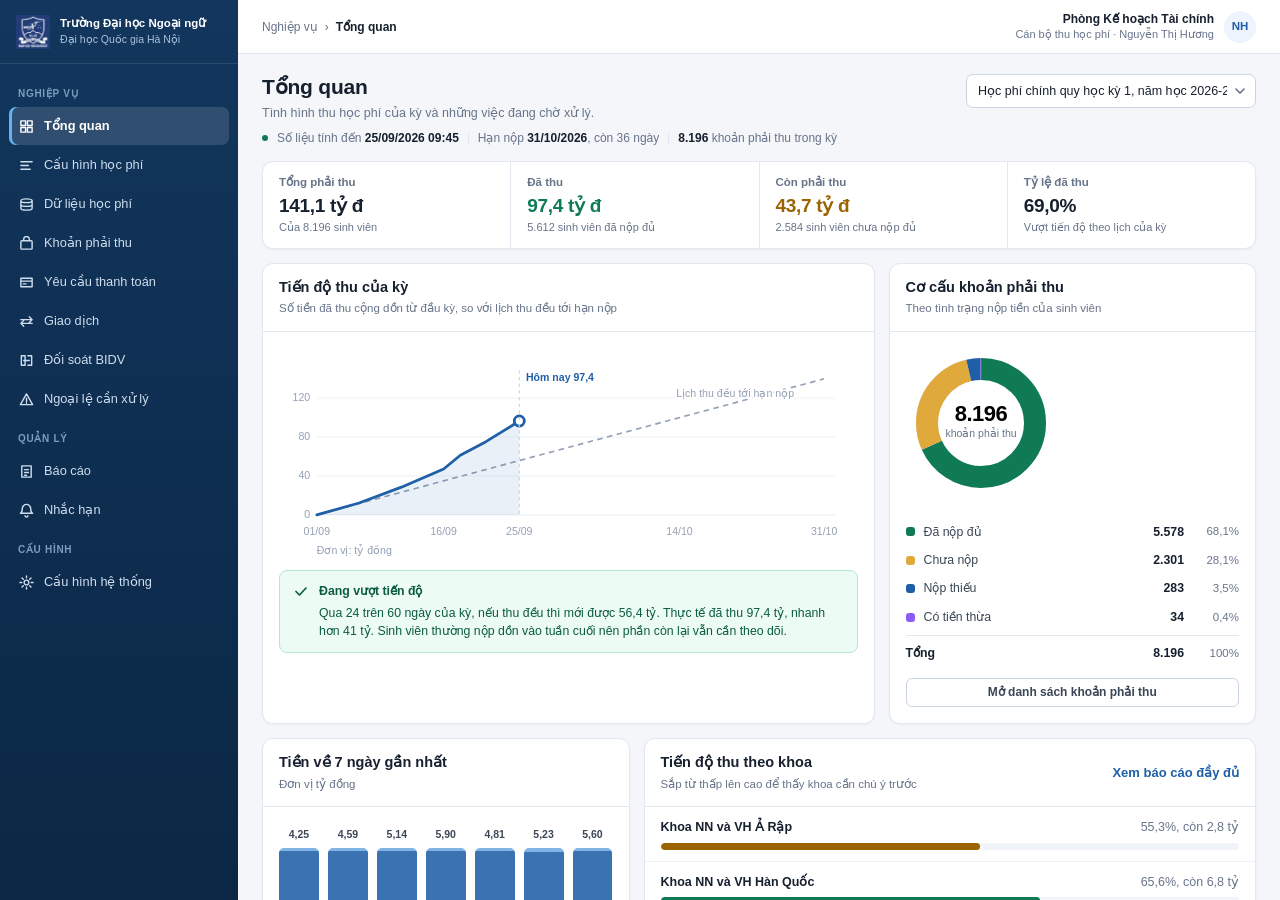
==== commit 26900042: "feat(overview): dựng lại Tổng quan cho ra dáng dashboard Bản trước chỉ có danh sách việc và một biểu" ====
--- a/pages/overview.html
+++ b/pages/overview.html
@@ -18,183 +18,291 @@
         <div class="phead">
           <div>
             <h1>Tổng quan</h1>
-            <p>Tình hình thu học phí của kỳ và những việc đang chờ xử lý. Mỗi con số đều bấm được để mở thẳng
-               màn xử lý tương ứng.</p>
+            <p>Tình hình thu học phí của kỳ và những việc đang chờ xử lý.</p>
+            <div class="pmeta">
+              <span class="dot"></span>
+              <span>Số liệu tính đến <b>25/09/2026 09:45</b></span>
+              <span class="sep"></span>
+              <span>Hạn nộp <b>31/10/2026</b>, còn 36 ngày</span>
+              <span class="sep"></span>
+              <span><b>8.196</b> khoản phải thu trong kỳ</span>
+            </div>
           </div>
           <div class="phead-act">
-            <select class="sel" style="width:300px">
+            <select class="sel" style="width:290px">
               <option>Học phí chính quy học kỳ 1, năm học 2026-2027</option>
               <option>Học lại và học cải thiện học kỳ 1, năm học 2026-2027</option>
             </select>
           </div>
-        </div>
-
-        <div class="srcbar">
-          <span class="dot"></span>
-          <span>Số liệu tính đến <b>25/09/2026 09:45</b></span>
-          <span class="sep"></span>
-          <span>Hạn nộp của kỳ <b>31/10/2026</b>, còn 36 ngày</span>
-          <span class="sep"></span>
-          <span><b>8.196</b> khoản phải thu trong kỳ</span>
         </div>
 
         <div class="sumrow">
           <div class="it"><div class="l">Tổng phải thu</div><div class="v">141,1 tỷ đ</div><div class="s">Của 8.196 sinh viên</div></div>
           <div class="it"><div class="l">Đã thu</div><div class="v ok">97,4 tỷ đ</div><div class="s">5.612 sinh viên đã nộp đủ</div></div>
           <div class="it"><div class="l">Còn phải thu</div><div class="v warn">43,7 tỷ đ</div><div class="s">2.584 sinh viên chưa nộp đủ</div></div>
-          <div class="it"><div class="l">Tỷ lệ đã thu</div><div class="v">69,0%</div><div class="s">Còn 36 ngày tới hạn nộp</div></div>
-        </div>
-
-        <div class="ov2">
-
-          <!-- ================= VIỆC CẦN LÀM ================= -->
+          <div class="it"><div class="l">Tỷ lệ đã thu</div><div class="v">69,0%</div><div class="s">Vượt tiến độ theo lịch của kỳ</div></div>
+        </div>
+
+        <!-- ===== HÀNG 1: TIẾN ĐỘ THU VÀ CƠ CẤU ===== -->
+        <div class="cgrid c13">
+
           <div class="card" style="margin-bottom:0">
             <div class="card-hd">
-              <div><h2>Việc đang chờ xử lý</h2>
-              <div class="sub">Sắp theo mức độ gấp. Bấm vào dòng để mở màn xử lý.</div></div>
+              <div><h2>Tiến độ thu của kỳ</h2>
+              <div class="sub">Số tiền đã thu cộng dồn từ đầu kỳ, so với lịch thu đều tới hạn nộp</div></div>
+            </div>
+            <div class="card-bd">
+              <svg class="ln" viewBox="0 0 520 190" preserveAspectRatio="xMidYMid meet" role="img"
+                   aria-label="Biểu đồ tiến độ thu cộng dồn, đang ở 97,4 tỷ đồng so với lịch thu đều là 56,4 tỷ đồng">
+                <line class="grid" x1="34" y1="150" x2="500" y2="150"/>
+                <line class="grid" x1="34" y1="115" x2="500" y2="115"/>
+                <line class="grid" x1="34" y1="80" x2="500" y2="80"/>
+                <line class="grid" x1="34" y1="45" x2="500" y2="45"/>
+                <text class="axis" x="28" y="153" text-anchor="end">0</text>
+                <text class="axis" x="28" y="118" text-anchor="end">40</text>
+                <text class="axis" x="28" y="83" text-anchor="end">80</text>
+                <text class="axis" x="28" y="48" text-anchor="end">120</text>
+
+                <path class="goal" d="M34,150 L490,27.7"/>
+                <path class="area" d="M34,150 L72,139.3 L110,125.1 L148,108.8 L163,96.4 L186,84.2 L201,75 L216,65.6 L216,150 Z"/>
+                <path class="real" d="M34,150 L72,139.3 L110,125.1 L148,108.8 L163,96.4 L186,84.2 L201,75 L216,65.6"/>
+                <circle class="pt" cx="216" cy="65.6" r="4.5"/>
+
+                <text class="axis" x="34" y="168" text-anchor="middle">01/09</text>
+                <text class="axis" x="148" y="168" text-anchor="middle">16/09</text>
+                <text class="axis" x="216" y="168" text-anchor="middle">25/09</text>
+                <text class="axis" x="360" y="168" text-anchor="middle">14/10</text>
+                <text class="axis" x="490" y="168" text-anchor="middle">31/10</text>
+                <text class="axis" x="34" y="185">Đơn vị: tỷ đồng</text>
+
+                <line x1="216" y1="20" x2="216" y2="150" stroke="#CBD5E1" stroke-width="1" stroke-dasharray="3 3"/>
+                <text class="axis" x="222" y="30" style="fill:#1F5FA8;font-weight:700">Hôm nay 97,4</text>
+                <text class="axis" x="410" y="44" text-anchor="middle" style="paint-order:stroke;stroke:#fff;stroke-width:3.5">Lịch thu đều tới hạn nộp</text>
+              </svg>
+              <div class="note ok" style="margin-top:6px">
+                <svg class="ic" viewBox="0 0 16 16"><path d="M3 8.5l3.5 3.5L13 5"/></svg>
+                <div><span class="nt">Đang vượt tiến độ</span>
+                Qua 24 trên 60 ngày của kỳ, nếu thu đều thì mới được 56,4 tỷ. Thực tế đã thu 97,4 tỷ, nhanh hơn 41 tỷ.
+                Sinh viên thường nộp dồn vào tuần cuối nên phần còn lại vẫn cần theo dõi.</div>
+              </div>
+            </div>
+          </div>
+
+          <div class="card" style="margin-bottom:0">
+            <div class="card-hd">
+              <div><h2>Cơ cấu khoản phải thu</h2>
+              <div class="sub">Theo tình trạng nộp tiền của sinh viên</div></div>
+            </div>
+            <div class="card-bd">
+              <div class="dn">
+                <svg width="150" height="150" viewBox="0 0 150 150" role="img"
+                     aria-label="Biểu đồ tròn cơ cấu khoản phải thu: đã nộp đủ 68,1 phần trăm, chưa nộp 28,1 phần trăm, nộp thiếu 3,5 phần trăm, có tiền thừa 0,4 phần trăm">
+                  <circle cx="75" cy="75" r="54" fill="none" stroke="#EEF2F7" stroke-width="22"/>
+                  <circle cx="75" cy="75" r="54" fill="none" stroke="#0F7A54" stroke-width="22"
+                          stroke-dasharray="231.1 108.2" stroke-dashoffset="0" transform="rotate(-90 75 75)"/>
+                  <circle cx="75" cy="75" r="54" fill="none" stroke="#E0A93C" stroke-width="22"
+                          stroke-dasharray="95.3 244" stroke-dashoffset="-231.1" transform="rotate(-90 75 75)"/>
+                  <circle cx="75" cy="75" r="54" fill="none" stroke="#1F5FA8" stroke-width="22"
+                          stroke-dasharray="11.9 327.4" stroke-dashoffset="-326.4" transform="rotate(-90 75 75)"/>
+                  <circle cx="75" cy="75" r="54" fill="none" stroke="#8B5CF6" stroke-width="22"
+                          stroke-dasharray="1.4 337.9" stroke-dashoffset="-338.3" transform="rotate(-90 75 75)"/>
+                  <text class="dn-mid" x="75" y="73" text-anchor="middle">8.196</text>
+                  <text class="dn-sub" x="75" y="89" text-anchor="middle">khoản phải thu</text>
+                </svg>
+                <div class="lg">
+                  <div class="lg-row"><span class="lg-dot" style="background:#0F7A54"></span>
+                    <span class="lg-nm">Đã nộp đủ</span><span class="lg-vl">5.578</span><span class="lg-pc">68,1%</span></div>
+                  <div class="lg-row"><span class="lg-dot" style="background:#E0A93C"></span>
+                    <span class="lg-nm">Chưa nộp</span><span class="lg-vl">2.301</span><span class="lg-pc">28,1%</span></div>
+                  <div class="lg-row"><span class="lg-dot" style="background:#1F5FA8"></span>
+                    <span class="lg-nm">Nộp thiếu</span><span class="lg-vl">283</span><span class="lg-pc">3,5%</span></div>
+                  <div class="lg-row"><span class="lg-dot" style="background:#8B5CF6"></span>
+                    <span class="lg-nm">Có tiền thừa</span><span class="lg-vl">34</span><span class="lg-pc">0,4%</span></div>
+                  <div class="lg-row" style="border-top:1px solid var(--border);margin-top:4px;padding-top:8px">
+                    <span class="lg-nm" style="font-weight:650;color:var(--text)">Tổng</span>
+                    <span class="lg-vl">8.196</span><span class="lg-pc">100%</span></div>
+                </div>
+              </div>
+              <button class="btn btn-sm" style="width:100%;margin-top:10px" onclick="location.href='receivables.html'">Mở danh sách khoản phải thu</button>
+            </div>
+          </div>
+        </div>
+
+        <!-- ===== HÀNG 2: TIỀN VỀ VÀ THEO KHOA ===== -->
+        <div class="cgrid c31">
+
+          <div class="card" style="margin-bottom:0">
+            <div class="card-hd">
+              <div><h2>Tiền về 7 ngày gần nhất</h2>
+              <div class="sub">Đơn vị tỷ đồng</div></div>
+            </div>
+            <div class="card-bd">
+              <div class="stk">
+                <div class="c"><span class="vl">4,25</span><div class="col" style="height:72%"><div class="s2" style="height:3.1%"></div><div class="s1" style="height:96.9%"></div></div><span class="lb">19/09</span></div>
+                <div class="c"><span class="vl">4,59</span><div class="col" style="height:78%"><div class="s2" style="height:3.1%"></div><div class="s1" style="height:96.9%"></div></div><span class="lb">20/09</span></div>
+                <div class="c"><span class="vl">5,14</span><div class="col" style="height:87%"><div class="s2" style="height:3.2%"></div><div class="s1" style="height:96.8%"></div></div><span class="lb">21/09</span></div>
+                <div class="c"><span class="vl">5,90</span><div class="col" style="height:100%"><div class="s2" style="height:3.1%"></div><div class="s1" style="height:96.9%"></div></div><span class="lb">22/09</span></div>
+                <div class="c"><span class="vl">4,81</span><div class="col" style="height:82%"><div class="s2" style="height:3.6%"></div><div class="s1" style="height:96.4%"></div></div><span class="lb">23/09</span></div>
+                <div class="c"><span class="vl">5,23</span><div class="col" style="height:89%"><div class="s2" style="height:4.1%"></div><div class="s1" style="height:95.9%"></div></div><span class="lb">24/09</span></div>
+                <div class="c"><span class="vl">5,60</span><div class="col" style="height:95%"><div class="s2" style="height:3.4%"></div><div class="s1" style="height:96.6%"></div></div><span class="lb">25/09</span></div>
+              </div>
+              <div class="lg" style="margin-top:12px">
+                <div class="lg-row"><span class="lg-dot" style="background:#1F5FA8"></span>
+                  <span class="lg-nm">Nộp bằng mã thanh toán trên cổng</span><span class="lg-vl">34,32 tỷ</span><span class="lg-pc">96,6%</span></div>
+                <div class="lg-row"><span class="lg-dot" style="background:#7FB4E4"></span>
+                  <span class="lg-nm">Sinh viên tự chuyển khoản</span><span class="lg-vl">1,20 tỷ</span><span class="lg-pc">3,4%</span></div>
+              </div>
+              <p class="hint" style="margin-top:8px">Tổng 7 ngày <b>35,52 tỷ đồng</b> của 2.140 giao dịch. Tỷ lệ nộp qua cổng càng cao
+                 thì càng ít phải xử lý tay, vì tiền chuyển khoản tự do mới hay không gắn được khoản.</p>
+            </div>
+          </div>
+
+          <div class="card" style="margin-bottom:0">
+            <div class="card-hd">
+              <div><h2>Tiến độ thu theo khoa</h2>
+              <div class="sub">Sắp từ thấp lên cao để thấy khoa cần chú ý trước</div></div>
+              <div class="card-hd-act"><button class="btn-link" onclick="location.href='reports.html'">Xem báo cáo đầy đủ</button></div>
             </div>
             <div class="card-bd flush">
-
-              <div class="todo" style="cursor:pointer" onclick="location.href='reconciliation.html'">
-                <span class="n err">3</span>
-                <div class="tx"><b>Chênh lệch đối soát đang chặn đóng sổ</b>
-                <span>Hai ngày 23/09 và 24/09 chưa đóng sổ được</span></div>
-                <span class="bg err">Phải xử lý ngay</span>
-              </div>
-
-              <div class="todo" style="cursor:pointer" onclick="location.href='transactions.html'">
-                <span class="n err">7</span>
-                <div class="tx"><b>Giao dịch chưa gắn được vào khoản nào</b>
-                <span>96.400.000 đ đang treo, trong đó 3 giao dịch quá 3 ngày</span></div>
-                <span class="bg err">Phải xử lý ngay</span>
-              </div>
-
-              <div class="todo" style="cursor:pointer" onclick="location.href='exceptions.html'">
-                <span class="n warn">14</span>
-                <div class="tx"><b>Ngoại lệ cần cán bộ xem và quyết</b>
-                <span>3 việc đã quá hạn xử lý, 2 việc chưa phân công</span></div>
-                <span class="bg warn">Cần xử lý</span>
-              </div>
-
-              <div class="todo" style="cursor:pointer" onclick="location.href='student-tuition.html'">
-                <span class="n warn">252</span>
-                <div class="tx"><b>Sinh viên chưa đủ căn cứ tính học phí</b>
-                <span>Chưa có khoản phải thu, phần lớn cần phòng Đào tạo bổ sung dữ liệu</span></div>
-                <span class="bg warn">Cần xử lý</span>
-              </div>
-
-              <div class="todo" style="cursor:pointer" onclick="location.href='tuition-config.html'">
-                <span class="n warn">18</span>
-                <div class="tx"><b>Sinh viên chưa có mức thu trong khung học phí</b>
-                <span>Khóa QH.2026 nhóm ngành Ả Rập, cần bổ sung quy tắc</span></div>
-                <span class="bg warn">Cần xử lý</span>
-              </div>
-
-              <div class="todo" style="cursor:pointer" onclick="location.href='receivables.html'">
-                <span class="n">2</span>
-                <div class="tx"><b>Khoản có tiền thừa chưa chọn cách xử lý</b>
-                <span>13.375.000 đ đang giữ của sinh viên</span></div>
-                <span class="bg mute">Theo dõi tiếp</span>
-              </div>
-
-              <div class="todo" style="cursor:pointer" onclick="location.href='reminders.html'">
-                <span class="n">174</span>
-                <div class="tx"><b>Sinh viên không nhắc được qua email</b>
-                <span>Chủ yếu do hồ sơ chưa có địa chỉ email</span></div>
-                <span class="bg mute">Theo dõi tiếp</span>
-              </div>
-
-            </div>
-          </div>
-
-          <!-- ================= TIẾN ĐỘ ================= -->
-          <div>
-            <div class="card">
-              <div class="card-hd">
-                <div><h2>Tiền về 7 ngày gần nhất</h2>
-                <div class="sub">Đơn vị tỷ đồng, gồm cả nộp qua mã thanh toán và chuyển khoản trực tiếp</div></div>
-              </div>
-              <div class="card-bd">
-                <div class="cols">
-                  <div class="c"><span class="vl">4,25</span><div class="bar2" style="height:72%"></div><span class="lb">19/09</span></div>
-                  <div class="c"><span class="vl">4,59</span><div class="bar2" style="height:78%"></div><span class="lb">20/09</span></div>
-                  <div class="c"><span class="vl">5,14</span><div class="bar2" style="height:87%"></div><span class="lb">21/09</span></div>
-                  <div class="c"><span class="vl">5,90</span><div class="bar2" style="height:100%"></div><span class="lb">22/09</span></div>
-                  <div class="c"><span class="vl">4,81</span><div class="bar2" style="height:82%"></div><span class="lb">23/09</span></div>
-                  <div class="c"><span class="vl">5,23</span><div class="bar2" style="height:89%"></div><span class="lb">24/09</span></div>
-                  <div class="c"><span class="vl">5,60</span><div class="bar2" style="height:95%"></div><span class="lb">25/09</span></div>
-                </div>
-                <p class="hint" style="margin-top:10px">Tổng 7 ngày: <b>35.520.000.000 đ</b> của 2.140 giao dịch.</p>
-              </div>
-            </div>
-
-            <div class="card" style="margin-bottom:0">
-              <div class="card-hd">
-                <div><h2>Ba khoa thu chậm nhất</h2>
-                <div class="sub">Tỷ lệ đã thu trên tổng phải thu của khoa</div></div>
-                <div class="card-hd-act"><button class="btn-link" onclick="location.href='reports.html'">Xem đủ 9 khoa</button></div>
-              </div>
-              <div class="card-bd flush">
-                <div class="prog">
-                  <div class="prog-hd"><b>Khoa NN và VH Ả Rập</b><span>55,3%, còn 2.811.000.000 đ</span></div>
-                  <div class="prog-tr"><div class="prog-fl low" style="width:55.3%"></div></div>
-                </div>
-                <div class="prog">
-                  <div class="prog-hd"><b>Khoa NN và VH Hàn Quốc</b><span>65,6%, còn 6.810.000.000 đ</span></div>
-                  <div class="prog-tr"><div class="prog-fl" style="width:65.6%"></div></div>
-                </div>
-                <div class="prog">
-                  <div class="prog-hd"><b>Khoa NN và VH Nhật Bản</b><span>67,7%, còn 6.690.000.000 đ</span></div>
-                  <div class="prog-tr"><div class="prog-fl" style="width:67.7%"></div></div>
-                </div>
-                <div class="prog" style="background:var(--surface-2)">
-                  <div class="prog-hd"><b>Toàn trường</b><span>69,0%, còn 43.717.000.000 đ</span></div>
-                  <div class="prog-tr"><div class="prog-fl" style="width:69%"></div></div>
-                </div>
-              </div>
-            </div>
-          </div>
-
-        </div>
-
-        <div style="margin-top:14px">
-          <div class="card-hd" style="border:none;padding:0 0 10px">
-            <div><h2 style="font-size:14.5px;font-weight:650">Mốc sắp tới của kỳ thu</h2></div>
-          </div>
-          <div class="miles">
-            <div class="m now">
-              <div class="d">Hằng ngày</div>
-              <div class="t">Đối soát với ngân hàng</div>
-              <div class="s">Sao kê về khoảng 07:30 sáng</div>
-            </div>
-            <div class="m">
-              <div class="d">17/10</div>
-              <div class="t">Nhắc lần 1</div>
-              <div class="s">Trước hạn 14 ngày</div>
-            </div>
-            <div class="m">
-              <div class="d">24/10</div>
-              <div class="t">Nhắc lần 2</div>
-              <div class="s">Trước hạn 7 ngày</div>
-            </div>
-            <div class="m">
-              <div class="d">30/10</div>
-              <div class="t">Nhắc lần 3</div>
-              <div class="s">Trước hạn 1 ngày</div>
-            </div>
-            <div class="m">
-              <div class="d">31/10</div>
-              <div class="t">Hạn nộp học phí</div>
-              <div class="s">Còn 36 ngày</div>
-            </div>
-          </div>
+              <div class="prog">
+                <div class="prog-hd"><b>Khoa NN và VH Ả Rập</b><span>55,3%, còn 2,8 tỷ</span></div>
+                <div class="prog-tr"><div class="prog-fl low" style="width:55.3%"></div></div>
+              </div>
+              <div class="prog">
+                <div class="prog-hd"><b>Khoa NN và VH Hàn Quốc</b><span>65,6%, còn 6,8 tỷ</span></div>
+                <div class="prog-tr"><div class="prog-fl" style="width:65.6%"></div></div>
+              </div>
+              <div class="prog">
+                <div class="prog-hd"><b>Khoa NN và VH Nhật Bản</b><span>67,7%, còn 6,7 tỷ</span></div>
+                <div class="prog-tr"><div class="prog-fl" style="width:67.7%"></div></div>
+              </div>
+              <div class="prog">
+                <div class="prog-hd"><b>Khoa NN và VH Trung Quốc</b><span>68,9%, còn 7,5 tỷ</span></div>
+                <div class="prog-tr"><div class="prog-fl" style="width:68.9%"></div></div>
+              </div>
+              <div class="prog">
+                <div class="prog-hd"><b>Khoa NN và VH Nga</b><span>69,7%, còn 1,4 tỷ</span></div>
+                <div class="prog-tr"><div class="prog-fl" style="width:69.7%"></div></div>
+              </div>
+              <div class="prog">
+                <div class="prog-hd"><b>Khoa NN và VH Đức</b><span>70,3%, còn 2,2 tỷ</span></div>
+                <div class="prog-tr"><div class="prog-fl" style="width:70.3%"></div></div>
+              </div>
+              <div class="prog">
+                <div class="prog-hd"><b>Khoa NN và VH Pháp</b><span>70,7%, còn 2,7 tỷ</span></div>
+                <div class="prog-tr"><div class="prog-fl" style="width:70.7%"></div></div>
+              </div>
+              <div class="prog">
+                <div class="prog-hd"><b>Khoa NN và VH Anh</b><span>71,8%, còn 9,8 tỷ</span></div>
+                <div class="prog-tr"><div class="prog-fl" style="width:71.8%"></div></div>
+              </div>
+              <div class="prog">
+                <div class="prog-hd"><b>Khoa Sư phạm tiếng Anh</b><span>73,4%, còn 3,7 tỷ</span></div>
+                <div class="prog-tr"><div class="prog-fl" style="width:73.4%"></div></div>
+              </div>
+              <div class="prog" style="background:var(--surface-2)">
+                <div class="prog-hd"><b>Toàn trường</b><span>69,0%, còn 43,7 tỷ</span></div>
+                <div class="prog-tr"><div class="prog-fl" style="width:69%"></div></div>
+              </div>
+            </div>
+          </div>
+        </div>
+
+        <!-- ===== HÀNG 3: ĐỐI SOÁT VÀ VIỆC CẦN LÀM ===== -->
+        <div class="card">
+          <div class="card-hd">
+            <div><h2>Đối soát với ngân hàng 7 ngày gần nhất</h2>
+            <div class="sub">Ngày nào chưa đóng sổ được thì còn chênh lệch phải xử lý</div></div>
+            <div class="card-hd-act"><button class="btn-link" onclick="location.href='reconciliation.html'">Mở màn đối soát</button></div>
+          </div>
+          <div class="card-bd">
+            <div class="rdays">
+              <div class="rday ok"><div class="d">19/09</div><div class="s">Đã đóng sổ</div></div>
+              <div class="rday ok"><div class="d">20/09</div><div class="s">Đã đóng sổ</div></div>
+              <div class="rday ok"><div class="d">21/09</div><div class="s">Đã đóng sổ</div></div>
+              <div class="rday ok"><div class="d">22/09</div><div class="s">Đã đóng sổ</div></div>
+              <div class="rday warn"><div class="d">23/09</div><div class="s">Còn 1 mục chênh 250.000 đ</div></div>
+              <div class="rday warn"><div class="d">24/09</div><div class="s">Còn 2 mục chênh 6.690.000 đ</div></div>
+              <div class="rday mute"><div class="d">25/09</div><div class="s">Chờ sao kê ngân hàng</div></div>
+            </div>
+          </div>
+        </div>
+
+        <div class="card">
+          <div class="card-hd">
+            <div><h2>Việc đang chờ xử lý</h2>
+            <div class="sub">Sắp theo mức độ gấp. Bấm vào dòng để mở màn xử lý.</div></div>
+          </div>
+          <div class="card-bd flush">
+
+            <div class="todo" style="cursor:pointer" onclick="location.href='reconciliation.html'">
+              <span class="n err">3</span>
+              <div class="tx"><b>Chênh lệch đối soát đang chặn đóng sổ</b>
+              <span>Hai ngày 23/09 và 24/09 chưa đóng sổ được</span></div>
+              <span class="bg err">Phải xử lý ngay</span>
+            </div>
+
+            <div class="todo" style="cursor:pointer" onclick="location.href='transactions.html'">
+              <span class="n err">7</span>
+              <div class="tx"><b>Giao dịch chưa gắn được vào khoản nào</b>
+              <span>96.400.000 đ đang treo, trong đó 3 giao dịch quá 3 ngày</span></div>
+              <span class="bg err">Phải xử lý ngay</span>
+            </div>
+
+            <div class="todo" style="cursor:pointer" onclick="location.href='exceptions.html'">
+              <span class="n warn">14</span>
+              <div class="tx"><b>Ngoại lệ cần cán bộ xem và quyết</b>
+              <span>3 việc đã quá hạn xử lý, 2 việc chưa phân công</span></div>
+              <span class="bg warn">Cần xử lý</span>
+            </div>
+
+            <div class="todo" style="cursor:pointer" onclick="location.href='student-tuition.html'">
+              <span class="n warn">252</span>
+              <div class="tx"><b>Sinh viên chưa đủ căn cứ tính học phí</b>
+              <span>Chưa có khoản phải thu, phần lớn cần phòng Đào tạo bổ sung dữ liệu</span></div>
+              <span class="bg warn">Cần xử lý</span>
+            </div>
+
+            <div class="todo" style="cursor:pointer" onclick="location.href='tuition-config.html'">
+              <span class="n warn">18</span>
+              <div class="tx"><b>Sinh viên chưa có mức thu trong khung học phí</b>
+              <span>Khóa QH.2026 nhóm ngành Ả Rập, cần bổ sung quy tắc</span></div>
+              <span class="bg warn">Cần xử lý</span>
+            </div>
+
+            <div class="todo" style="cursor:pointer" onclick="location.href='receivables.html'">
+              <span class="n">2</span>
+              <div class="tx"><b>Khoản có tiền thừa chưa chọn cách xử lý</b>
+              <span>13.375.000 đ đang giữ của sinh viên</span></div>
+              <span class="bg mute">Theo dõi tiếp</span>
+            </div>
+
+            <div class="todo" style="cursor:pointer" onclick="location.href='reminders.html'">
+              <span class="n">174</span>
+              <div class="tx"><b>Sinh viên không nhắc được qua email</b>
+              <span>Chủ yếu do hồ sơ chưa có địa chỉ email</span></div>
+              <span class="bg mute">Theo dõi tiếp</span>
+            </div>
+
+          </div>
+        </div>
+
+        <div class="card-hd" style="border:none;padding:0 0 10px">
+          <div><h2 style="font-size:14.5px;font-weight:650">Mốc sắp tới của kỳ thu</h2></div>
+        </div>
+        <div class="miles">
+          <div class="m now"><div class="d">Hằng ngày</div><div class="t">Đối soát với ngân hàng</div><div class="s">Sao kê về khoảng 07:30 sáng</div></div>
+          <div class="m"><div class="d">17/10</div><div class="t">Nhắc lần 1</div><div class="s">Trước hạn 14 ngày</div></div>
+          <div class="m"><div class="d">24/10</div><div class="t">Nhắc lần 2</div><div class="s">Trước hạn 7 ngày</div></div>
+          <div class="m"><div class="d">30/10</div><div class="t">Nhắc lần 3</div><div class="s">Trước hạn 1 ngày</div></div>
+          <div class="m"><div class="d">31/10</div><div class="t">Hạn nộp học phí</div><div class="s">Còn 36 ngày</div></div>
         </div>
 
         <div class="note info" style="margin-top:14px">
           <svg class="ic" viewBox="0 0 16 16"><circle cx="8" cy="8" r="6.5"/><path d="M8 7.5v4M8 5v.6"/></svg>
-          <div><span class="nt">Vì sao tổng phải thu có thể còn tăng</span>
+          <div><span class="nt">Vì sao tổng phải thu còn có thể tăng</span>
           Hiện còn 252 sinh viên chưa đủ căn cứ tính nên chưa có khoản phải thu, số tiền của các em chưa nằm trong
-          141,1 tỷ đồng ở trên. Khi bổ sung xong dữ liệu, tổng phải thu sẽ tăng và tỷ lệ đã thu sẽ giảm một chút
+          141,1 tỷ đồng ở trên. Khi bổ sung xong dữ liệu, tổng phải thu sẽ tăng và tỷ lệ đã thu giảm một chút
           rồi mới tăng trở lại khi các em nộp.</div>
         </div>
 
--- a/css/ulis.css
+++ b/css/ulis.css
@@ -495,6 +495,109 @@
 
 @media (max-width:1040px){ .ov2{grid-template-columns:1fr} }
 
+/* ---- Danh sách báo cáo: dính lại và tự cuộn, không đẩy dài trang ---- */
+.rp-side{position:sticky;top:0;max-height:calc(100vh - 150px);overflow-y:auto}
+.rp-side::-webkit-scrollbar{width:6px}
+.rp-side::-webkit-scrollbar-thumb{background:#D3DCE8;border-radius:3px}
+.rp-find{position:sticky;top:0;z-index:2;padding:10px 12px;background:var(--surface);border-bottom:1px solid var(--border)}
+.rp-find input{width:100%;height:31px;padding:0 10px;border:1px solid var(--border-2);border-radius:7px;font-size:12.2px}
+.rp-find input:focus{outline:none;border-color:var(--primary)}
+
+/* ---- Khối nhắc gập lại, chỉ chiếm một dòng khi chưa mở ---- */
+.nbox{border:1px solid;border-radius:var(--r);margin-bottom:8px;overflow:hidden}
+.nbox:last-child{margin-bottom:0}
+.nbox-hd{display:flex;align-items:center;gap:9px;padding:8px 12px;cursor:pointer;font-size:12.4px}
+.nbox-hd .ic{width:15px;height:15px;flex-shrink:0;fill:none;stroke:currentColor;stroke-width:1.7;stroke-linecap:round;stroke-linejoin:round}
+.nbox-hd b{flex:1;font-weight:700;line-height:1.35}
+.nbox-hd .chev{font-size:11px;font-weight:650;opacity:.75;white-space:nowrap}
+.nbox-bd{display:none;padding:0 12px 10px 36px;font-size:12.3px;line-height:1.5}
+.nbox.open .nbox-bd{display:block}
+.nbox.warn{background:var(--warn-bg);border-color:var(--warn-bd);color:#6E4700}
+.nbox.info{background:var(--info-bg);border-color:var(--info-bd);color:#174C87}
+.nbox.err{background:var(--err-bg);border-color:var(--err-bd);color:#8A1C13}
+
+/* ---- Nút chọn nhanh khoảng ngày ---- */
+.qr{display:flex;gap:6px;flex-wrap:wrap;margin-top:8px}
+.qr button{height:27px;padding:0 10px;border:1px solid var(--border-2);border-radius:999px;background:var(--surface);font-size:11.5px;font-weight:650;color:var(--text-2)}
+.qr button:hover{border-color:var(--primary);color:var(--primary)}
+
+/* ---- Tiêu đề cột cho biết là bấm sắp xếp được ---- */
+table.tbl thead th.sortable{cursor:pointer;user-select:none}
+table.tbl thead th.sortable .sx{margin-left:5px;font-size:10px;opacity:.38}
+table.tbl thead th.sortable:hover{color:var(--primary)}
+table.tbl thead th.sortable:hover .sx{opacity:.8}
+table.tbl thead th.sortable.on{color:var(--primary)}
+table.tbl thead th.sortable.on .sx{opacity:1}
+
+/* ---- Dòng thông tin gọn dưới tiêu đề trang ---- */
+.pmeta{display:flex;align-items:center;gap:9px;flex-wrap:wrap;margin-top:6px;font-size:12px;color:var(--muted)}
+.pmeta b{color:var(--text);font-weight:650}
+.pmeta .dot{width:6px;height:6px;border-radius:50%;background:var(--ok)}
+.pmeta .sep{width:1px;height:12px;background:var(--border)}
+
+/* ============================ BẢN IN ============================ */
+@media print{
+  #sidebar,#topbar,.tabs,.phead-act,.card-hd-act,.filters,.qr,.chips,.tfoot,#toasts,.dov,.drw,.mov{display:none !important}
+  #app,#main,#content{display:block;height:auto;overflow:visible}
+  .wrap{max-width:none;padding:0}
+  .rp-layout{display:block}
+  .rp-side{display:none}
+  .card{border:none;box-shadow:none;margin:0}
+  .card-bd{padding:0}
+  .tbl-wrap{overflow:visible}
+  table.tbl{min-width:0 !important;width:100%;font-size:10.5px}
+  table.tbl thead th{background:#EEE !important;-webkit-print-color-adjust:exact;print-color-adjust:exact}
+  .nbox-bd{display:block !important}
+  .nbox-hd .chev{display:none}
+  body{background:#fff}
+}
+
+/* ---- Lưới biểu đồ ---- */
+.cgrid{display:grid;grid-template-columns:1fr 1fr;gap:14px;margin-bottom:14px}
+.cgrid.c13{grid-template-columns:1.25fr .75fr}
+.cgrid.c31{grid-template-columns:.75fr 1.25fr}
+
+/* ---- Biểu đồ tròn ---- */
+.dn{display:flex;align-items:center;gap:20px;flex-wrap:wrap}
+.dn svg{flex-shrink:0}
+.dn-mid{font-size:22px;font-weight:750;letter-spacing:-.5px}
+.dn-sub{font-size:10.5px;fill:var(--muted)}
+.lg{flex:1;min-width:170px}
+.lg-row{display:flex;align-items:center;gap:9px;padding:5px 0;font-size:12.3px}
+.lg-dot{width:9px;height:9px;border-radius:3px;flex-shrink:0}
+.lg-nm{flex:1;color:var(--text-2)}
+.lg-vl{font-weight:700;font-variant-numeric:tabular-nums}
+.lg-pc{width:46px;text-align:right;color:var(--muted);font-size:11.5px;font-variant-numeric:tabular-nums}
+
+/* ---- Biểu đồ đường ---- */
+.ln{width:100%;height:auto}
+.ln .grid{stroke:#EDF1F6;stroke-width:1}
+.ln .axis{fill:var(--muted-2);font-size:9.5px}
+.ln .real{fill:none;stroke:var(--primary);stroke-width:2.5;stroke-linejoin:round;stroke-linecap:round}
+.ln .area{fill:var(--primary);opacity:.09}
+.ln .goal{fill:none;stroke:var(--muted-2);stroke-width:1.5;stroke-dasharray:5 4}
+.ln .pt{fill:#fff;stroke:var(--primary);stroke-width:2.5}
+
+/* ---- Cột chồng cho tiền về theo ngày ---- */
+.stk{display:flex;align-items:flex-end;gap:9px;height:142px;padding-top:4px}
+.stk .c{flex:1;display:flex;flex-direction:column;justify-content:flex-end;align-items:center;gap:5px;height:100%}
+.stk .col{width:100%;max-width:42px;display:flex;flex-direction:column;justify-content:flex-end;border-radius:5px 5px 0 0;overflow:hidden}
+.stk .s1{background:var(--primary);opacity:.88}
+.stk .s2{background:#7FB4E4}
+.stk .lb{font-size:10px;color:var(--muted);white-space:nowrap}
+.stk .vl{font-size:10.5px;font-weight:700;color:var(--text-2);font-variant-numeric:tabular-nums}
+
+/* ---- Dải tình hình đối soát theo ngày ---- */
+.rdays{display:flex;gap:7px}
+.rday{flex:1;padding:9px 6px;border-radius:var(--r);text-align:center;border:1px solid}
+.rday .d{font-size:11.5px;font-weight:700}
+.rday .s{margin-top:3px;font-size:10px;line-height:1.3}
+.rday.ok{background:var(--ok-bg);border-color:var(--ok-bd);color:var(--ok)}
+.rday.warn{background:var(--warn-bg);border-color:var(--warn-bd);color:var(--warn)}
+.rday.mute{background:var(--neutral-bg);border-color:var(--border);color:var(--muted)}
+
+@media (max-width:1180px){ .cgrid,.cgrid.c13,.cgrid.c31{grid-template-columns:1fr} }
+
 /* ============================ TOAST ============================ */
 #toasts{position:fixed;top:16px;right:16px;z-index:90;display:flex;flex-direction:column;gap:8px}
 .toast{
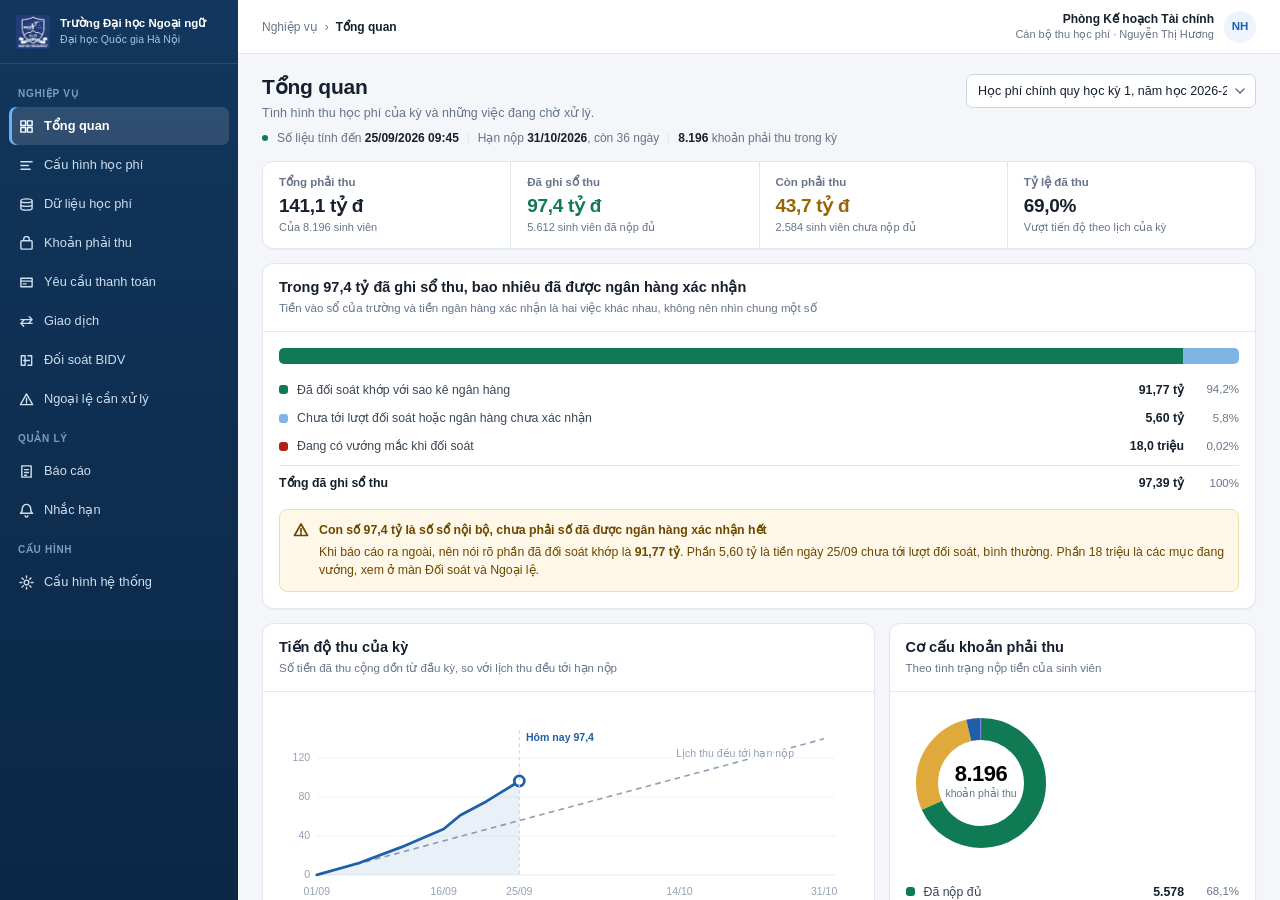
==== commit 0a28ba5c: "fix: sửa mock theo SRS CP3 và CP4 vừa nhận Đối chiếu CP3 v0.13.3 và CP4 v0.13.7 với mock, tìm được b" ====
--- a/pages/overview.html
+++ b/pages/overview.html
@@ -38,9 +38,40 @@
 
         <div class="sumrow">
           <div class="it"><div class="l">Tổng phải thu</div><div class="v">141,1 tỷ đ</div><div class="s">Của 8.196 sinh viên</div></div>
-          <div class="it"><div class="l">Đã thu</div><div class="v ok">97,4 tỷ đ</div><div class="s">5.612 sinh viên đã nộp đủ</div></div>
+          <div class="it"><div class="l">Đã ghi sổ thu</div><div class="v ok">97,4 tỷ đ</div><div class="s">5.612 sinh viên đã nộp đủ</div></div>
           <div class="it"><div class="l">Còn phải thu</div><div class="v warn">43,7 tỷ đ</div><div class="s">2.584 sinh viên chưa nộp đủ</div></div>
           <div class="it"><div class="l">Tỷ lệ đã thu</div><div class="v">69,0%</div><div class="s">Vượt tiến độ theo lịch của kỳ</div></div>
+        </div>
+
+        <div class="card">
+          <div class="card-hd">
+            <div><h2>Trong 97,4 tỷ đã ghi sổ thu, bao nhiêu đã được ngân hàng xác nhận</h2>
+            <div class="sub">Tiền vào sổ của trường và tiền ngân hàng xác nhận là hai việc khác nhau, không nên nhìn chung một số</div></div>
+          </div>
+          <div class="card-bd">
+            <div class="hstack">
+              <div class="a" style="width:94.2%"></div>
+              <div class="b" style="width:5.76%"></div>
+              <div class="c" style="width:0.04%"></div>
+            </div>
+            <div class="lg" style="margin-top:12px">
+              <div class="lg-row"><span class="lg-dot" style="background:var(--ok)"></span>
+                <span class="lg-nm">Đã đối soát khớp với sao kê ngân hàng</span><span class="lg-vl">91,77 tỷ</span><span class="lg-pc">94,2%</span></div>
+              <div class="lg-row"><span class="lg-dot" style="background:#7FB4E4"></span>
+                <span class="lg-nm">Chưa tới lượt đối soát hoặc ngân hàng chưa xác nhận</span><span class="lg-vl">5,60 tỷ</span><span class="lg-pc">5,8%</span></div>
+              <div class="lg-row"><span class="lg-dot" style="background:var(--err)"></span>
+                <span class="lg-nm">Đang có vướng mắc khi đối soát</span><span class="lg-vl">18,0 triệu</span><span class="lg-pc">0,02%</span></div>
+              <div class="lg-row" style="border-top:1px solid var(--border);margin-top:4px;padding-top:8px">
+                <span class="lg-nm" style="font-weight:650;color:var(--text)">Tổng đã ghi sổ thu</span>
+                <span class="lg-vl">97,39 tỷ</span><span class="lg-pc">100%</span></div>
+            </div>
+            <div class="note warn" style="margin-top:12px">
+              <svg class="ic" viewBox="0 0 16 16"><path d="M8 2L1.5 13.5h13zM8 6.5v3.5M8 11.6v.5"/></svg>
+              <div><span class="nt">Con số 97,4 tỷ là số sổ nội bộ, chưa phải số đã được ngân hàng xác nhận hết</span>
+              Khi báo cáo ra ngoài, nên nói rõ phần đã đối soát khớp là <b>91,77 tỷ</b>. Phần 5,60 tỷ là tiền ngày 25/09
+              chưa tới lượt đối soát, bình thường. Phần 18 triệu là các mục đang vướng, xem ở màn Đối soát và Ngoại lệ.</div>
+            </div>
+          </div>
         </div>
 
         <!-- ===== HÀNG 1: TIẾN ĐỘ THU VÀ CƠ CẤU ===== -->
@@ -211,19 +242,19 @@
         <!-- ===== HÀNG 3: ĐỐI SOÁT VÀ VIỆC CẦN LÀM ===== -->
         <div class="card">
           <div class="card-hd">
-            <div><h2>Đối soát với ngân hàng 7 ngày gần nhất</h2>
-            <div class="sub">Ngày nào chưa đóng sổ được thì còn chênh lệch phải xử lý</div></div>
+            <div><h2>Các đợt đối soát gần nhất</h2>
+            <div class="sub">Đối soát chạy vào ngày làm việc, cửa sổ sau ngày nghỉ được gộp thành một đợt</div></div>
             <div class="card-hd-act"><button class="btn-link" onclick="location.href='reconciliation.html'">Mở màn đối soát</button></div>
           </div>
           <div class="card-bd">
             <div class="rdays">
-              <div class="rday ok"><div class="d">19/09</div><div class="s">Đã đóng sổ</div></div>
-              <div class="rday ok"><div class="d">20/09</div><div class="s">Đã đóng sổ</div></div>
-              <div class="rday ok"><div class="d">21/09</div><div class="s">Đã đóng sổ</div></div>
+              <div class="rday ok"><div class="d">18 đến 20/09</div><div class="s">Gộp cuối tuần, đã đóng sổ</div></div>
+              <div class="rday warn"><div class="d">21/09</div><div class="s">Ngân hàng đảo bút toán 17.500.000 đ</div></div>
               <div class="rday ok"><div class="d">22/09</div><div class="s">Đã đóng sổ</div></div>
-              <div class="rday warn"><div class="d">23/09</div><div class="s">Còn 1 mục chênh 250.000 đ</div></div>
-              <div class="rday warn"><div class="d">24/09</div><div class="s">Còn 2 mục chênh 6.690.000 đ</div></div>
-              <div class="rday mute"><div class="d">25/09</div><div class="s">Chờ sao kê ngân hàng</div></div>
+              <div class="rday warn"><div class="d">23/09</div><div class="s">Lệch số tiền 250.000 đ</div></div>
+              <div class="rday warn"><div class="d">24/09</div><div class="s">Còn 2 mục, 6.690.000 đ</div></div>
+              <div class="rday mute"><div class="d">25/09</div><div class="s">Chưa tới lượt, chạy thứ Hai 28/09</div></div>
+            </div>
             </div>
           </div>
         </div>
@@ -236,9 +267,9 @@
           <div class="card-bd flush">
 
             <div class="todo" style="cursor:pointer" onclick="location.href='reconciliation.html'">
-              <span class="n err">3</span>
+              <span class="n err">4</span>
               <div class="tx"><b>Chênh lệch đối soát đang chặn đóng sổ</b>
-              <span>Hai ngày 23/09 và 24/09 chưa đóng sổ được</span></div>
+              <span>Ba cửa sổ 21/09, 23/09 và 24/09 chưa đóng sổ được</span></div>
               <span class="bg err">Phải xử lý ngay</span>
             </div>
 
--- a/css/ulis.css
+++ b/css/ulis.css
@@ -587,6 +587,13 @@
 .stk .lb{font-size:10px;color:var(--muted);white-space:nowrap}
 .stk .vl{font-size:10.5px;font-weight:700;color:var(--text-2);font-variant-numeric:tabular-nums}
 
+/* ---- Thanh ngang chia lớp xác nhận của số tiền ---- */
+.hstack{display:flex;height:16px;border-radius:5px;overflow:hidden;background:var(--neutral-bg)}
+.hstack div{height:100%}
+.hstack .a{background:var(--ok)}
+.hstack .b{background:#7FB4E4}
+.hstack .c{background:var(--err)}
+
 /* ---- Dải tình hình đối soát theo ngày ---- */
 .rdays{display:flex;gap:7px}
 .rday{flex:1;padding:9px 6px;border-radius:var(--r);text-align:center;border:1px solid}
